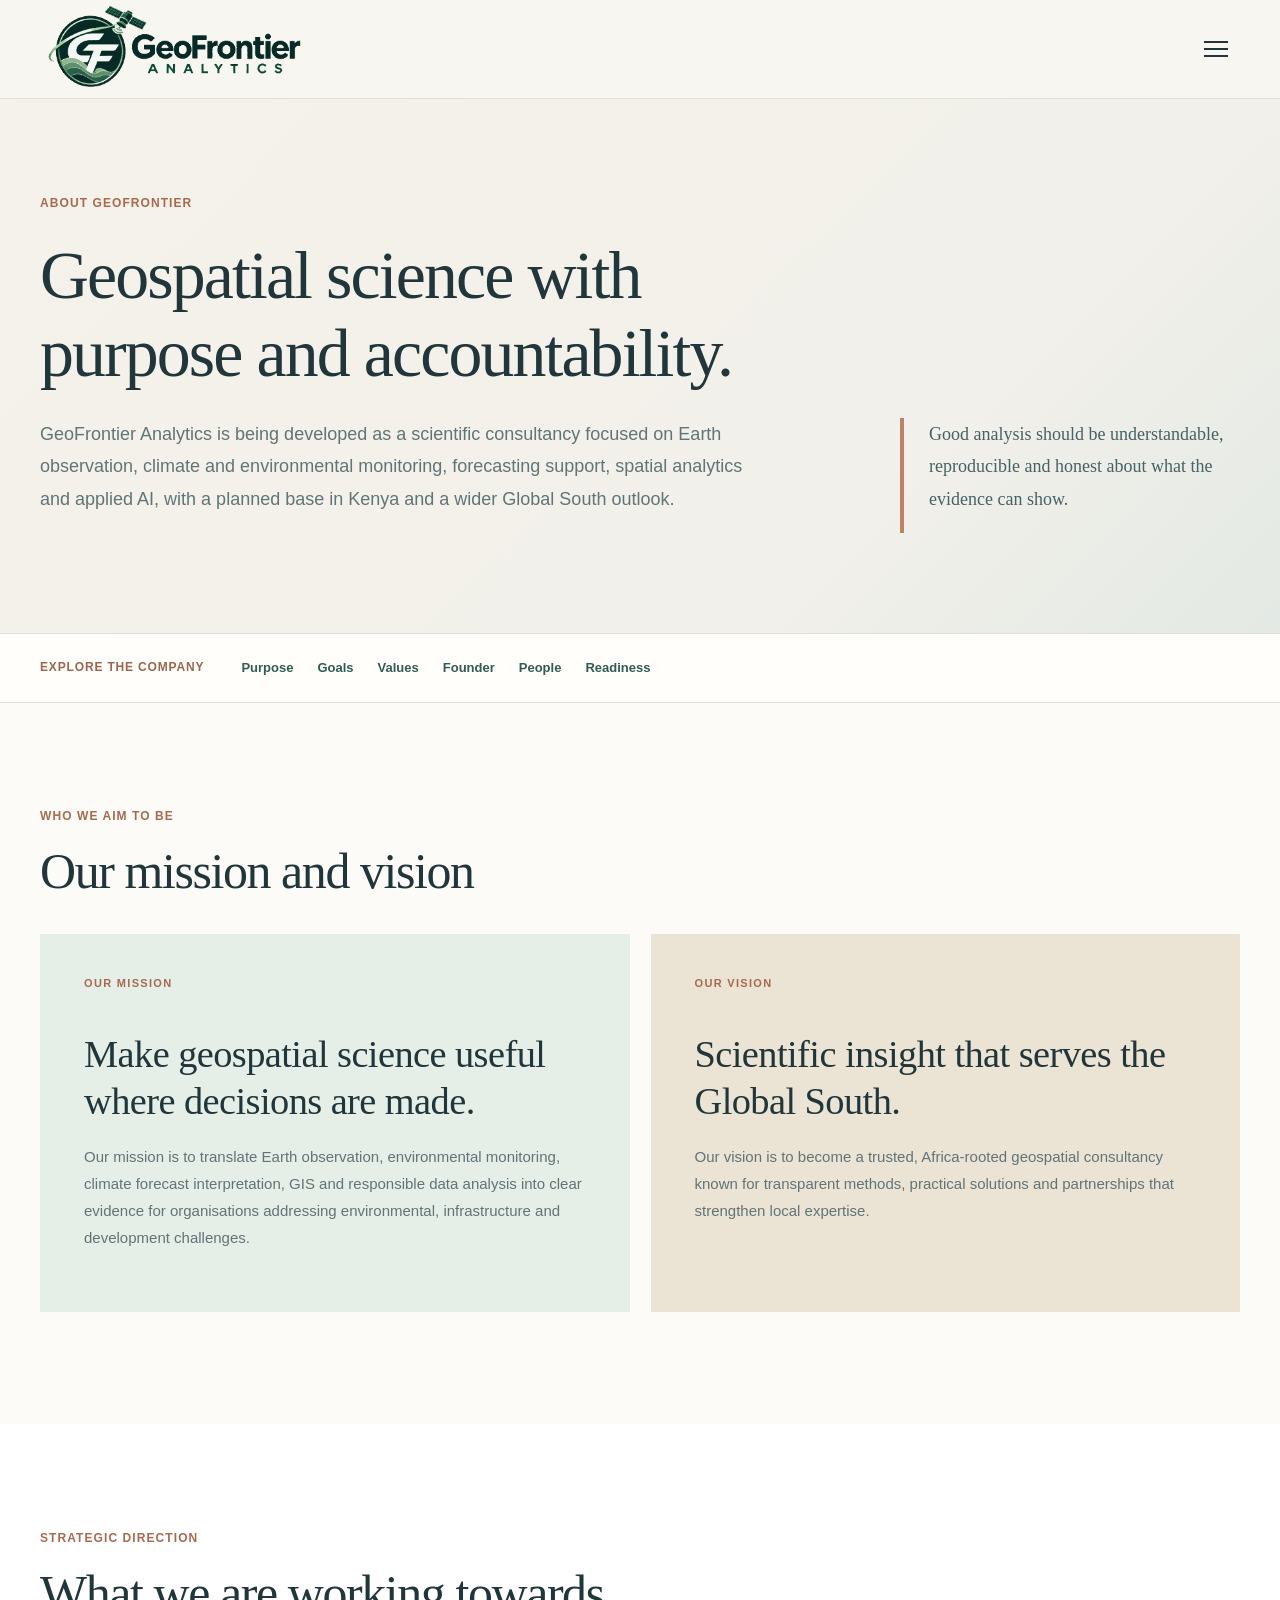
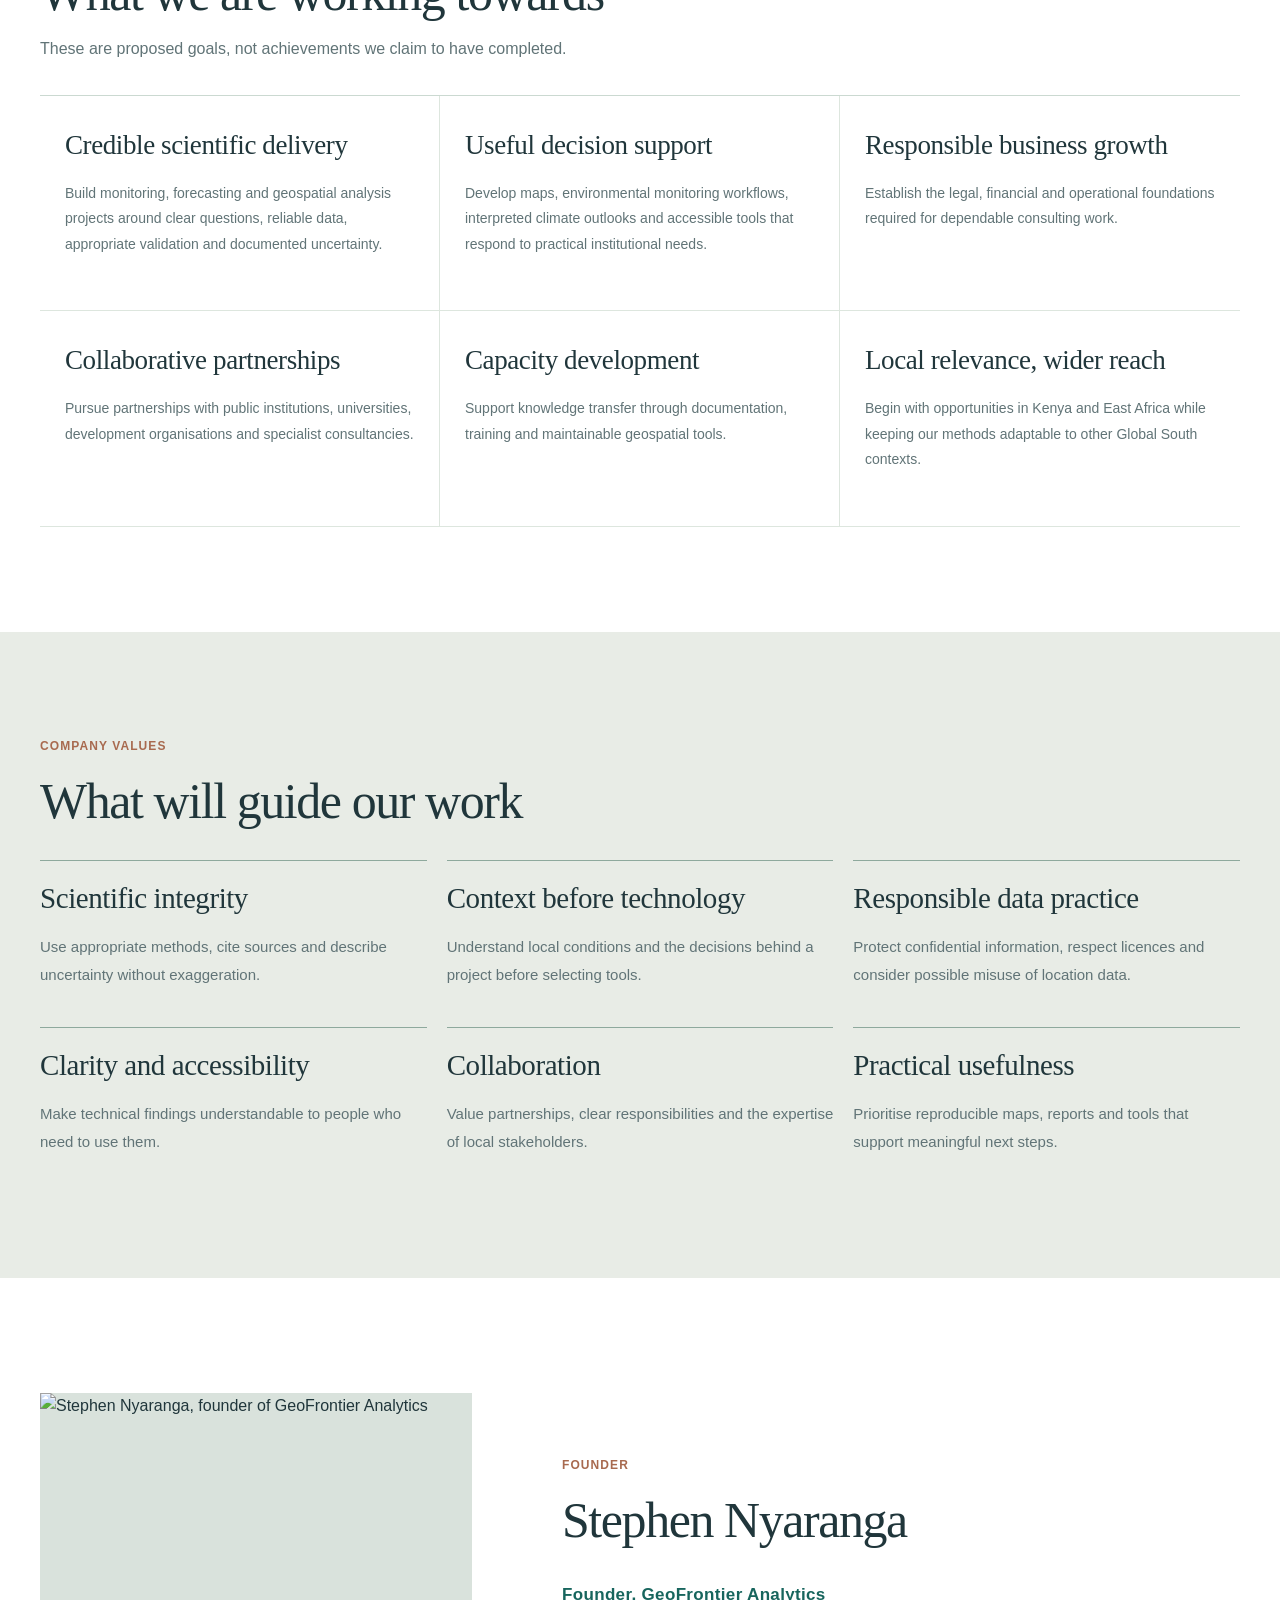
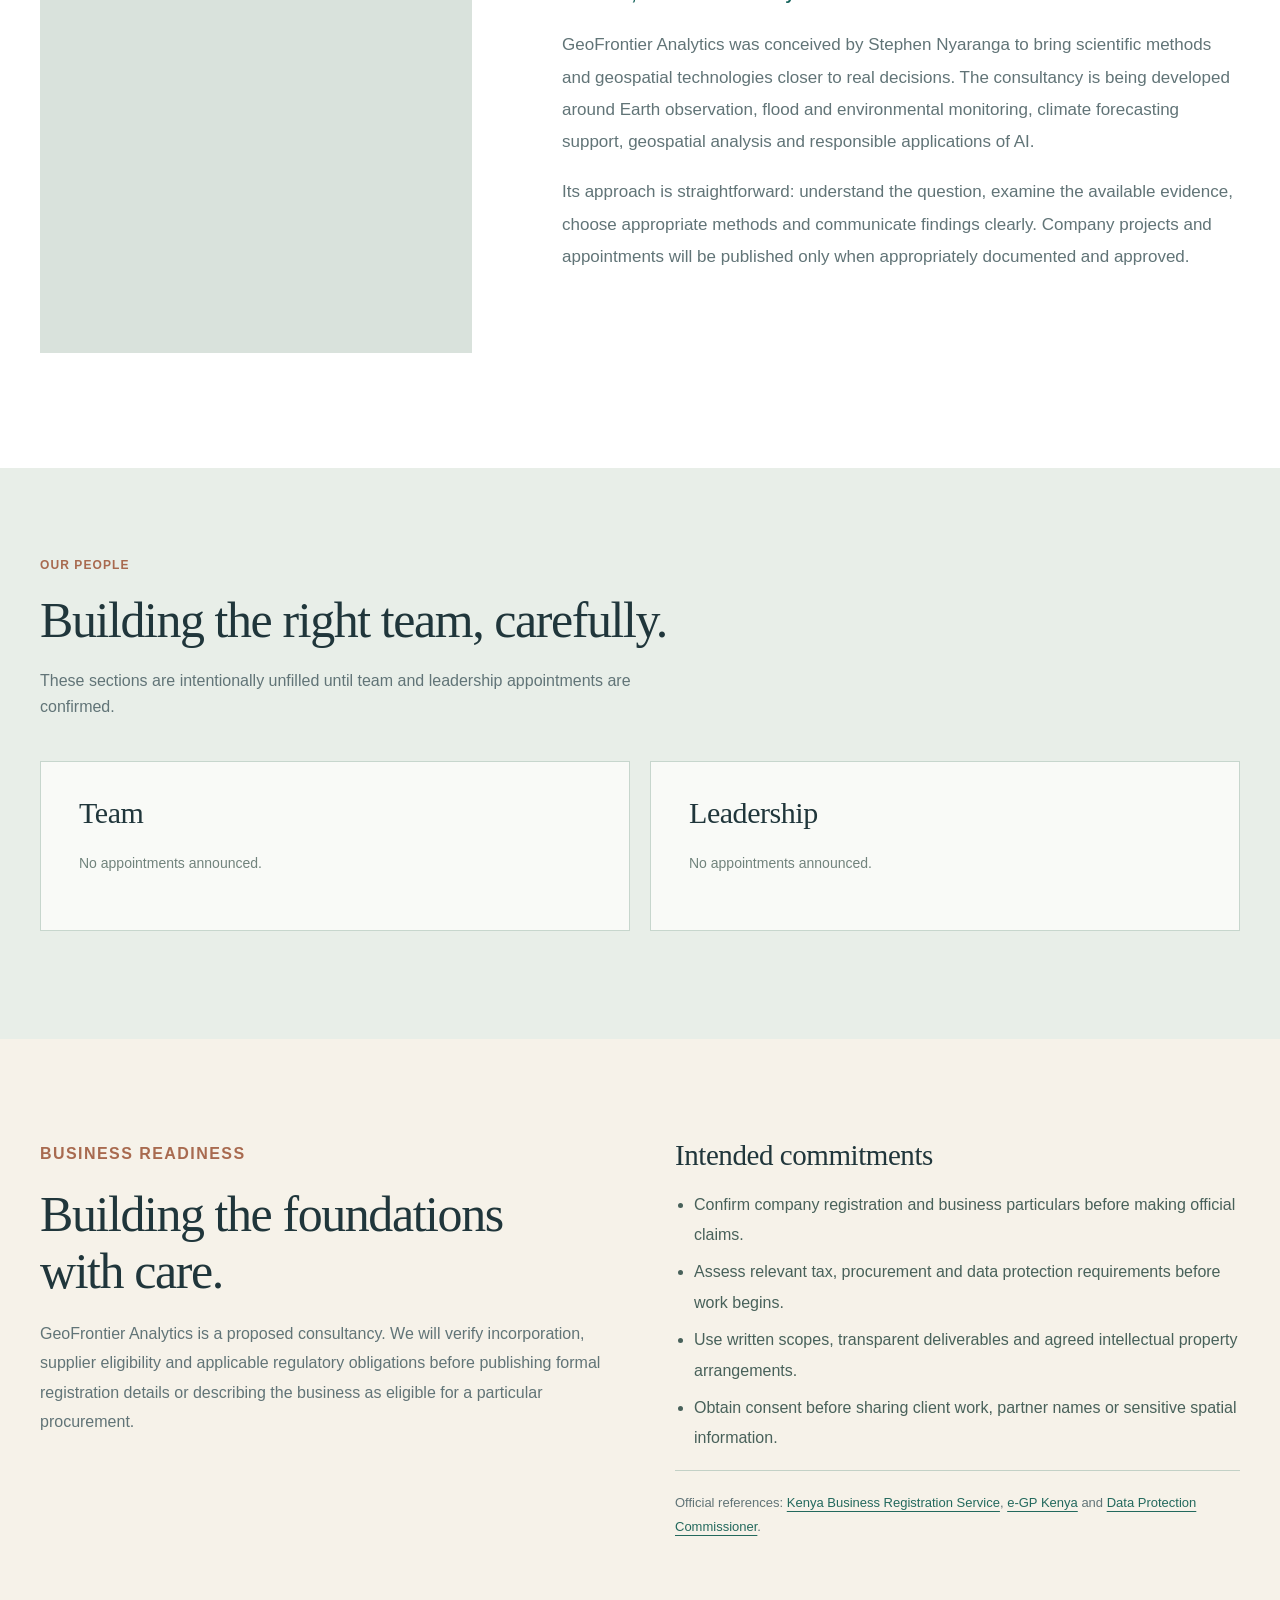
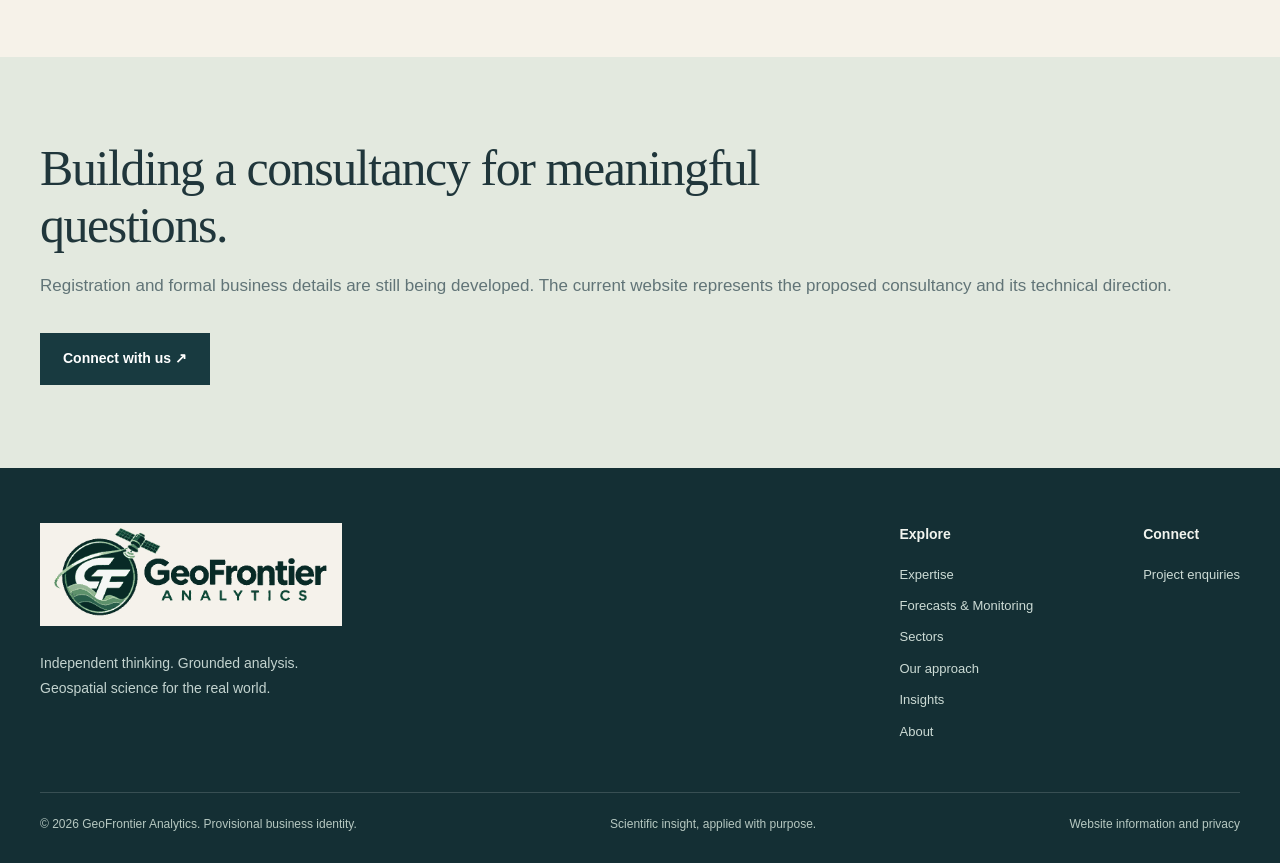
==== about.html @ 179596ba "Add Education and Capacity Building to navigation and footer" ====
<!DOCTYPE html><html lang="en"><head><meta charset="utf-8"><meta name="viewport" content="width=device-width,initial-scale=1"><title>About | GeoFrontier Analytics</title><meta name="description" content="Our mission, vision, strategic goals, values, founder and commitment to responsible scientific geospatial consulting."><meta name="theme-color" content="#f5f3ed"><link rel="icon" type="image/svg+xml" href="assets/favicon.svg"><link rel="stylesheet" href="css/site-v2.css"><script src="js/site-v2.js" defer></script></head><body><a href="#main" class="skip-link">Skip to content</a><header class="site-header"><div class="shell header-content"><a class="site-brand" href="index.html" aria-label="GeoFrontier Analytics home"><img src="assets/geofrontier-orbital-logo.png?v=5" alt="GeoFrontier Analytics" width="270" height="90" decoding="async"></a><button class="menu-toggle" type="button" aria-controls="site-nav" aria-expanded="false" aria-label="Open menu"><span></span><span></span><span></span></button><nav class="site-nav" id="site-nav" aria-label="Main navigation"><a href="index.html">Home</a><a href="services.html">Expertise</a><a href="monitoring.html">Forecasts &amp; Monitoring</a><a href="education.html">Education</a><a href="sectors.html">Sectors</a><a href="approach.html">Our approach</a><a href="insights.html">Insights</a><a href="about.html" aria-current="page">About</a><a href="contact.html">Contact</a></nav><a class="header-contact" href="contact.html">Discuss a project <span aria-hidden="true">↗</span></a></div></header><main id="main"><section class="page-hero"><div class="shell page-hero-grid"><div><p class="section-label">About GeoFrontier</p><h1>Geospatial science with purpose and accountability.</h1><p>GeoFrontier Analytics is being developed as a scientific consultancy focused on Earth observation, climate and environmental monitoring, forecasting support, spatial analytics and applied AI, with a planned base in Kenya and a wider Global South outlook.</p></div><div class="about-aside"><p>Good analysis should be understandable, reproducible and honest about what the evidence can show.</p></div></div></section><nav class="page-jump" aria-label="About sections"><div class="shell"><span>Explore the company</span><a href="#purpose">Purpose</a><a href="#goals">Goals</a><a href="#values">Values</a><a href="#founder">Founder</a><a href="#people">People</a><a href="#readiness">Readiness</a></div></nav><section class="purpose-section" id="purpose"><div class="shell"><p class="section-label">Who we aim to be</p><h2>Our mission and vision</h2><div class="purpose-grid">
<article><p class="purpose-kicker">Our mission</p><h3>Make geospatial science useful where decisions are made.</h3><p>Our mission is to translate Earth observation, environmental monitoring, climate forecast interpretation, GIS and responsible data analysis into clear evidence for organisations addressing environmental, infrastructure and development challenges.</p></article>
<article><p class="purpose-kicker">Our vision</p><h3>Scientific insight that serves the Global South.</h3><p>Our vision is to become a trusted, Africa-rooted geospatial consultancy known for transparent methods, practical solutions and partnerships that strengthen local expertise.</p></article>
</div></div></section><section class="objectives-section" id="goals"><div class="shell"><p class="section-label">Strategic direction</p><h2>What we are working towards</h2><p class="objectives-lead">These are proposed goals, not achievements we claim to have completed.</p><div class="objective-grid"><article><h3>Credible scientific delivery</h3><p>Build monitoring, forecasting and geospatial analysis projects around clear questions, reliable data, appropriate validation and documented uncertainty.</p></article><article><h3>Useful decision support</h3><p>Develop maps, environmental monitoring workflows, interpreted climate outlooks and accessible tools that respond to practical institutional needs.</p></article><article><h3>Responsible business growth</h3><p>Establish the legal, financial and operational foundations required for dependable consulting work.</p></article><article><h3>Collaborative partnerships</h3><p>Pursue partnerships with public institutions, universities, development organisations and specialist consultancies.</p></article><article><h3>Capacity development</h3><p>Support knowledge transfer through documentation, training and maintainable geospatial tools.</p></article><article><h3>Local relevance, wider reach</h3><p>Begin with opportunities in Kenya and East Africa while keeping our methods adaptable to other Global South contexts.</p></article></div></div></section><section class="values-section" id="values"><div class="shell"><p class="section-label">Company values</p><h2>What will guide our work</h2><div class="values-grid expanded-values"><article><h3>Scientific integrity</h3><p>Use appropriate methods, cite sources and describe uncertainty without exaggeration.</p></article><article><h3>Context before technology</h3><p>Understand local conditions and the decisions behind a project before selecting tools.</p></article><article><h3>Responsible data practice</h3><p>Protect confidential information, respect licences and consider possible misuse of location data.</p></article><article><h3>Clarity and accessibility</h3><p>Make technical findings understandable to people who need to use them.</p></article><article><h3>Collaboration</h3><p>Value partnerships, clear responsibilities and the expertise of local stakeholders.</p></article><article><h3>Practical usefulness</h3><p>Prioritise reproducible maps, reports and tools that support meaningful next steps.</p></article></div></div></section><section class="about-story" id="founder"><div class="shell about-grid"><div class="about-photo"><img src="https://stephen-nyaranga.github.io/images/hero-stephen.webp" alt="Stephen Nyaranga, founder of GeoFrontier Analytics" loading="lazy"></div><div><p class="section-label">Founder</p><h2>Stephen Nyaranga</h2><p class="founder-role">Founder, GeoFrontier Analytics</p><p>GeoFrontier Analytics was conceived by Stephen Nyaranga to bring scientific methods and geospatial technologies closer to real decisions. The consultancy is being developed around Earth observation, flood and environmental monitoring, climate forecasting support, geospatial analysis and responsible applications of AI.</p><p>Its approach is straightforward: understand the question, examine the available evidence, choose appropriate methods and communicate findings clearly. Company projects and appointments will be published only when appropriately documented and approved.</p></div></div></section>
<section class="people-section" id="people"><div class="shell"><div class="people-heading"><p class="section-label">Our people</p><h2>Building the right team, carefully.</h2><p>These sections are intentionally unfilled until team and leadership appointments are confirmed.</p></div><div class="people-grid"><div class="people-placeholder"><h3>Team</h3><p>No appointments announced.</p></div><div class="people-placeholder"><h3>Leadership</h3><p>No appointments announced.</p></div></div></div></section><section class="responsibility-section" id="readiness"><div class="shell readiness-grid"><div><p class="section-label">Business readiness</p><h2>Building the foundations with care.</h2><p>GeoFrontier Analytics is a proposed consultancy. We will verify incorporation, supplier eligibility and applicable regulatory obligations before publishing formal registration details or describing the business as eligible for a particular procurement.</p></div><div><h3>Intended commitments</h3><ul><li>Confirm company registration and business particulars before making official claims.</li><li>Assess relevant tax, procurement and data protection requirements before work begins.</li><li>Use written scopes, transparent deliverables and agreed intellectual property arrangements.</li><li>Obtain consent before sharing client work, partner names or sensitive spatial information.</li></ul><p class="small-source">Official references: <a href="https://brs.go.ke/companies-registry/" target="_blank" rel="noopener">Kenya Business Registration Service</a>, <a href="https://egpkenya.go.ke/" target="_blank" rel="noopener">e-GP Kenya</a> and <a href="https://www.odpc.go.ke/" target="_blank" rel="noopener">Data Protection Commissioner</a>.</p></div></div></section><section class="inline-cta"><div class="shell"><h2>Building a consultancy for meaningful questions.</h2><p>Registration and formal business details are still being developed. The current website represents the proposed consultancy and its technical direction.</p><a href="contact.html" class="btn btn-dark">Connect with us ↗</a></div></section></main><footer class="site-footer"><div class="shell"><div class="footer-upper"><div class="footer-brand"><a href="index.html"><img src="assets/geofrontier-orbital-logo.png?v=5" alt="GeoFrontier Analytics" width="270" height="90" decoding="async"></a><p>Independent thinking. Grounded analysis.<br>Geospatial science for the real world.</p></div><div class="footer-columns"><div><strong>Explore</strong><a href="services.html">Expertise</a><a href="monitoring.html">Forecasts &amp; Monitoring</a><a href="sectors.html">Sectors</a><a href="approach.html">Our approach</a><a href="insights.html">Insights</a><a href="about.html">About</a></div><div><strong>Connect</strong><a href="contact.html">Project enquiries</a></div></div></div><div class="footer-bottom"><span>© <span data-year>2026</span> GeoFrontier Analytics. Provisional business identity.</span><span>Scientific insight, applied with purpose.</span><a class="footer-privacy" href="privacy.html">Website information and privacy</a></div></div></footer></body></html>
---- css/site-v2.css ----
:root{--cream:#f5f2eb;--cream2:#ece8df;--paper:#fcfbf7;--ink:#20363b;--deep:#183a40;--teal:#216967;--teal2:#1b514c;--copper:#a86a4f;--muted:#617477;--line:#d9ddd8;--serif:Georgia,'Times New Roman',serif;--sans:Inter,'Segoe UI',Arial,sans-serif}*{box-sizing:border-box}html{scroll-behavior:smooth}body{margin:0;background:var(--cream);color:var(--ink);font:16px/1.65 var(--sans);-webkit-font-smoothing:antialiased}a{text-decoration:none;color:inherit}a:hover{text-decoration-color:currentColor}button{font:inherit;cursor:pointer}img{max-width:100%}.shell{width:min(1240px,calc(100% - 80px));margin:auto}.skip-link{position:fixed;top:-70px;left:20px;background:white;padding:14px;z-index:100}.skip-link:focus{top:10px}a:focus-visible,button:focus-visible{outline:3px solid #ae8354;outline-offset:5px}h1,h2,h3,p{margin:0 0 18px}h1,h2,h3{line-height:1.15}h1,h2{font-family:var(--serif);letter-spacing:-.028em;font-weight:400}h1{font-size:clamp(48px,5.3vw,82px)}h2{font-size:clamp(34px,3.9vw,54px)}h3{font-size:22px;letter-spacing:-.015em}p{color:var(--muted)}.section-label{font:700 12px/1.5 var(--sans);letter-spacing:.09em;color:var(--copper);text-transform:uppercase}.site-header{position:sticky;top:0;z-index:30;background:#f5f2ebf7;border-bottom:1px solid #dedfd6;backdrop-filter:blur(16px)}.header-content{height:99px;display:flex;align-items:center;gap:35px}.site-brand{flex:none;display:flex;align-items:center}.site-brand img{display:block;width:238px;height:auto;max-height:78px;object-fit:contain}.site-nav{margin-left:auto;display:flex;gap:28px;align-items:center}.site-nav a{font-size:14px;color:#365057;padding:10px 0;transition:color .2s}.site-nav a:hover,.site-nav a[aria-current=page]{color:#a65e41}.site-nav a[aria-current=page]{box-shadow:inset 0 -2px var(--copper)}.header-contact,.btn{display:inline-flex;align-items:center;justify-content:center;gap:22px;min-height:48px;border:1px solid transparent;padding:13px 22px;font-size:14px;font-weight:650;transition:transform .18s,background .18s}.header-contact{background:var(--deep);color:white;white-space:nowrap}.header-contact:hover,.btn:hover{transform:translateY(-2px)}.menu-toggle{display:none;background:none;border:0;padding:12px}.menu-toggle span{display:block;width:24px;height:2px;background:var(--ink);margin:5px 0}.hero{padding:70px 0 86px;overflow:hidden}.hero-grid{display:grid;grid-template-columns:52% 48%;align-items:center;gap:20px}.hero-copy{position:relative;z-index:1;padding:26px 40px 28px 0}.hero-copy h1{max-width:770px;margin:24px 0 27px}.hero-copy h1 em{font-style:italic;color:#5b806c}.hero-intro{font-size:18px;line-height:1.8;max-width:580px;color:#56696c}.hero-actions{display:flex;align-items:center;gap:28px;flex-wrap:wrap;margin-top:34px}.btn-dark{background:var(--deep);color:white}.btn-dark:hover{background:var(--teal2)}.btn-light{background:#f5f0e5;color:var(--deep)}.inline-link{color:#205f5c;font-weight:650;font-size:14px;display:inline-block;border-bottom:1px solid #90a79b;padding-bottom:4px}.inline-link:hover{border-color:var(--copper)}.hero-context{margin-top:70px;max-width:415px;padding-left:15px;border-left:3px solid #a9bda8;font-size:13px;color:#5b6c66}.hero-image{position:relative;margin:0;width:100%;height:600px;max-height:67vw}.hero-image img{height:100%;width:100%;object-fit:cover;object-position:center;border-radius:8px 8px 100px 8px;box-shadow:0 35px 50px #2f454522;filter:saturate(.86)}.hero-image figcaption{position:absolute;bottom:20px;right:18px;background:#10272bd9;padding:9px 12px;color:#f1f7f2;font-size:11px;max-width:82%;border-radius:3px}.hero-image figcaption a{text-decoration:underline}.intro-section{background:#fff;padding:110px 0}.intro-grid{display:grid;grid-template-columns:27% 73%;gap:20px}.intro-grid h2{max-width:770px;margin-bottom:28px}.intro-grid p:last-child{max-width:800px;font-size:18px;line-height:1.8}.services-section{padding:115px 0;background:#f5f2eb}.section-heading{display:grid;grid-template-columns:1fr 330px;align-items:end;gap:50px;margin-bottom:45px}.section-heading h2{max-width:700px}.section-heading>p{font-size:16px;line-height:1.8;margin:0 0 8px}.expertise-grid{display:grid;grid-template-columns:repeat(4,1fr);gap:16px}.expertise-tile{display:flex;flex-direction:column;min-height:345px;padding:29px;border:1px solid #0000000b;transition:transform .2s,box-shadow .2s}.expertise-tile:hover{transform:translateY(-5px);box-shadow:0 20px 35px #30484118}.expertise-tile h3{font-size:24px;font-family:var(--serif);font-weight:400;line-height:1.2;max-width:250px}.expertise-tile p{font-size:14px;line-height:1.8;color:#4f6666}.expertise-tile .tile-link{margin-top:auto;font-size:13px;font-weight:700;color:#1e5c56}.expertise-tile.blue{background:#dce8e8}.expertise-tile.sand{background:#e8ddc7}.expertise-tile.peach{background:#edd4c5}.expertise-tile.jade{background:#d5e7d7}.tile-icon{font-family:var(--serif);font-size:38px;color:#296760;margin-bottom:48px;line-height:1}.statement-section{background:#173c41;padding:110px 0;color:#f5f4ec}.statement-grid{display:grid;grid-template-columns:26% 74%;gap:20px}.statement-grid h2{max-width:850px}.statement-grid p{color:#d2e0dd;font-size:18px;max-width:750px;line-height:1.8;margin:25px 0}.statement-section .section-label{color:#daaf8b}.statement-section .inline-link{color:#e2ede4;border-color:#93b6ab}.featured-section{background:#fafbf8;padding:115px 0}.feature-grid{display:grid;grid-template-columns:repeat(3,1fr);gap:20px}.feature-story{background:#fff;border:1px solid #dce3dc;display:flex;flex-direction:column}.feature-art{height:240px;display:flex;flex-direction:column;justify-content:end;padding:25px;position:relative;overflow:hidden}.olkaria-art{background:radial-gradient(circle at 85% 0,#7b9ea9,transparent 40%),linear-gradient(140deg,#153c43,#2e6b69 55%,#92a99c);color:#f2f4e6}.olkaria-art:before{content:"";position:absolute;inset:24px -20px -65px 18px;border:1px solid #ffffff44;transform:rotate(-22deg);border-radius:45%;box-shadow:0 0 0 33px #ffffff08,0 0 0 70px #ffffff07}.art-label{position:relative;font-size:12px;letter-spacing:.1em;color:#e2ebe2}.art-large{position:relative;font:italic 70px/1 var(--serif)}.olkaria-art span{position:relative;font-size:12px}.heat-art{padding:0;background:#ad7c58}.heat-art img{height:100%;width:100%;object-fit:cover;filter:saturate(.8)}.seism-art{background:#384d57;color:#d1e4dd;text-align:center;align-items:center;justify-content:center}.seism-art span{font:90px var(--serif);letter-spacing:-.1em;white-space:nowrap;transform:rotate(-6deg)}.seism-art small{font-size:11px;letter-spacing:.2em;color:#c6d7d0}.story-body{padding:28px;flex:1;display:flex;flex-direction:column}.story-category{font-size:11px;letter-spacing:.09em;text-transform:uppercase;color:var(--copper);font-weight:700}.story-body h3{font-family:var(--serif);font-weight:400;font-size:28px}.story-body p:not(.story-category){font-size:14px;line-height:1.8}.story-body a{margin-top:auto;padding-top:12px;color:#25625d;font-weight:700;font-size:13px}.founder-attribution{font-size:12px;color:#758884;margin-top:25px}.closing-section{background:#ab7057;padding:100px 0;color:white}.closing-grid{display:grid;grid-template-columns:62% 38%;gap:45px;align-items:center}.closing-grid .section-label{color:#ffe5c7}.closing-grid h2{max-width:760px}.closing-grid p{color:#fff4e9;line-height:1.9;font-size:17px}.closing-grid .btn-light{margin-top:20px}.site-footer{background:#142f34;color:#f1f4ee;padding:55px 0 28px}.footer-upper{display:flex;justify-content:space-between;gap:50px}.footer-brand>a{display:block;background:#f5f2eb;padding:8px 12px;width:max-content;max-width:100%}.footer-brand img{width:230px;height:auto;display:block}.footer-brand p{color:#c3d3cf;font-size:14px;line-height:1.8;margin-top:25px}.footer-columns{display:flex;gap:110px}.footer-columns>div{display:flex;flex-direction:column;gap:10px}.footer-columns strong{font-size:14px;margin-bottom:8px}.footer-columns a{color:#ccdbd5;font-size:13px}.footer-columns a:hover{color:#fff}.footer-bottom{border-top:1px solid #ffffff27;margin-top:50px;padding-top:22px;display:flex;justify-content:space-between;gap:20px;color:#b6c8c1;font-size:12px}.page-hero{padding:95px 0 100px;background:#f5f2eb}.page-hero-grid{display:grid;grid-template-columns:1fr 340px;gap:85px;align-items:end}.page-hero h1{max-width:900px;margin:25px 0}.page-hero p:not(.section-label){max-width:710px;font-size:18px;line-height:1.8}.hero-side-note,.about-aside{border-left:4px solid #bd8369;padding:0 0 0 25px;color:#496769;font-family:var(--serif);font-size:24px;line-height:1.5}.about-aside p{font-family:var(--serif);font-size:23px;color:#486166}.service-detail-section{background:#fff;padding:60px 0 95px}.service-detail{border-top:1px solid #d6ded7;display:grid;grid-template-columns:34% 66%;padding:49px 0;scroll-margin-top:120px}.service-detail:last-child{border-bottom:1px solid #d6ded7}.service-marker{font-size:13px;font-weight:700;color:var(--copper)}.service-detail h2{font-size:44px}.service-detail p{font-size:17px;max-width:750px}.service-detail ul{margin:25px 0 0;padding:0 0 0 19px;columns:2;column-gap:40px;color:#486565}.service-detail li{break-inside:avoid;padding-bottom:9px;font-size:14px}.inline-cta{background:#e3e9df;padding:83px 0}.inline-cta h2{max-width:820px}.inline-cta p{font-size:17px}.inline-cta .btn{margin-top:15px}.work-hero{background:#e6ede8}.work-hero p:not(.section-label){max-width:820px}.study-section{background:#fbfbf8;padding:68px 0 115px}.study{display:grid;grid-template-columns:39% 61%;margin-bottom:27px;background:white;border:1px solid #dbe3dc;scroll-margin-top:115px}.study-cover{min-height:400px;position:relative;padding:35px;display:flex;flex-direction:column;justify-content:space-between;color:#f6f8f4;overflow:hidden}.study-cover:after{content:"";position:absolute;inset:8% -20%;border:1px solid #ffffff39;transform:rotate(-28deg);border-radius:50%;box-shadow:0 0 0 32px #ffffff09,0 0 0 80px #ffffff08}.study-cover-label{font-size:12px;text-transform:uppercase;letter-spacing:.1em;font-weight:700;position:relative;z-index:1}.study-cover strong{font:italic 48px/1.1 var(--serif);max-width:450px;position:relative;z-index:1}.cover-olkaria{background:linear-gradient(140deg,#21434f,#4b817e,#bdc6b0)}.cover-heat{background:linear-gradient(140deg,#ad6c4c,#db9b6b,#e4cba8)}.cover-seismic{background:linear-gradient(140deg,#233b56,#657e91,#a8bbc7)}.cover-antarctic{background:linear-gradient(140deg,#2e6575,#76a6b9,#d0e6df)}.cover-tembea{background:linear-gradient(140deg,#304d40,#689475,#d2bb82)}.study-content{padding:38px 48px}.case-category{font-size:12px;letter-spacing:.06em;text-transform:uppercase;color:var(--copper);font-weight:700}.case-category span{float:right;color:#6f827e;letter-spacing:0;text-transform:none}.study-content h2{font-size:clamp(30px,3.3vw,47px);max-width:730px;margin:20px 0 25px}.study-content p:not(.case-category){font-size:15px;line-height:1.85;color:#546b69}.study-content strong{color:var(--ink)}.study-actions{display:flex;gap:22px;flex-wrap:wrap;margin-top:24px}.study-actions a,.portfolio-disclosure a{color:#235c58;text-decoration:underline;text-underline-offset:5px;font-weight:700;font-size:14px}.portfolio-disclosure{max-width:850px;margin:90px auto 0;border-top:2px solid #a8beb3;padding-top:40px}.portfolio-disclosure h2{font-size:36px}.portfolio-disclosure p{font-size:15px;line-height:1.85}.about-story{background:white;padding:115px 0}.about-grid{display:grid;grid-template-columns:36% 1fr;gap:90px;align-items:center}.about-photo{height:560px;overflow:hidden;background:#d9e2dc}.about-photo img{width:100%;height:100%;object-fit:cover;object-position:center top}.about-grid h2{margin:18px 0 30px}.about-grid p:not(.section-label){font-size:17px;line-height:1.9;max-width:710px}.values-section{padding:105px 0;background:#e8ece6}.values-grid{display:grid;grid-template-columns:repeat(3,1fr);gap:45px;margin-top:30px}.values-grid div{border-top:1px solid #95ad9f;padding-top:26px}.values-grid h3{font:29px var(--serif)}.values-grid p{font-size:15px;line-height:1.85}.contact-section{background:white;padding:100px 0 125px}.contact-grid{display:grid;grid-template-columns:1fr 1fr;gap:90px}.contact-grid h2{max-width:550px}.contact-grid p{font-size:17px;line-height:1.85}.contact-topics{display:flex;flex-wrap:wrap;gap:10px;margin-top:36px}.contact-topics span{font-size:12px;background:#e5eee6;padding:9px 13px;color:#365d54}.contact-panel{background:#e8efe9;padding:50px}.contact-panel h3{font:35px var(--serif)}.contact-panel p{font-size:15px}.contact-link{display:block;margin-top:20px;color:#1d5f58;text-decoration:underline;font-weight:700}.contact-panel .contact-footnote{border-top:1px solid #becfc4;padding-top:18px;margin-top:30px;font-size:12px;color:#6a817b}@media(max-width:1100px){.shell{width:min(1240px,calc(100% - 48px))}.header-content{gap:20px}.site-nav{gap:17px}.site-brand img{width:208px}.header-contact{padding:12px}.expertise-grid{grid-template-columns:repeat(2,1fr)}.hero-image{height:510px}.hero-grid{grid-template-columns:52% 48%}.hero-copy{padding-right:20px}.footer-columns{gap:45px}}@media(max-width:780px){.shell{width:min(1240px,calc(100% - 38px))}.header-content{height:79px;justify-content:space-between}.site-brand img{width:193px}.menu-toggle{display:block;margin-left:auto}.site-nav{display:none;position:absolute;top:79px;left:0;right:0;padding:22px 24px;background:#f5f2eb;border-bottom:1px solid #d6ded7;box-shadow:0 18px 28px #2638331c;margin:0;flex-direction:column;align-items:flex-start;gap:8px}.site-nav.open{display:flex}.site-nav a{padding:10px}.header-contact{display:none}.hero{padding:40px 0 75px}.hero-grid{display:flex;flex-direction:column;gap:25px}.hero-copy{padding:0}.hero-copy h1{font-size:clamp(44px,8.4vw,70px)}.hero-context{margin-top:40px}.hero-image{height:450px;max-height:none}.intro-section,.services-section,.featured-section,.about-story,.values-section{padding:75px 0}.intro-grid,.statement-grid,.page-hero-grid,.service-detail,.about-grid,.contact-grid{grid-template-columns:1fr;gap:25px}.section-heading{grid-template-columns:1fr;gap:0}.feature-grid,.values-grid{grid-template-columns:1fr}.statement-section{padding:77px 0}.closing-grid{grid-template-columns:1fr;gap:12px}.study{grid-template-columns:1fr}.study-cover{min-height:230px}.study-content{padding:32px}.study-content h2{font-size:35px}.page-hero{padding:70px 0}.service-detail ul{columns:1}.footer-upper{flex-direction:column}.footer-columns{justify-content:flex-start}.contact-section{padding:75px 0}.about-photo{height:410px;max-width:450px}}@media(max-width:480px){.hero-image{height:350px}.hero-copy h1{font-size:44px}.hero-intro{font-size:16px}.hero-actions{gap:18px}.hero-context{margin-top:30px}.expertise-grid{grid-template-columns:1fr}.expertise-tile{min-height:270px}.tile-icon{margin-bottom:28px}.section-heading h2,.intro-grid h2{font-size:36px}.study-content{padding:25px}.study-cover strong{font-size:40px}.footer-columns{gap:45px}.footer-bottom{flex-direction:column}.contact-panel{padding:28px}.case-category span{float:none;display:block;margin-top:4px}}@media(prefers-reduced-motion:reduce){*,*:before,*:after{scroll-behavior:auto!important;transition:none!important;animation:none!important}}

/* Scientific consultancy identity, refreshed information architecture */
.focus-section{padding:112px 0;background:#fffefa}
.focus-intro{display:grid;grid-template-columns:1.2fr .7fr;gap:64px;align-items:end;margin-bottom:42px}
.focus-intro h2{max-width:670px}
.focus-intro>p{font-size:16px;line-height:1.85;max-width:410px}
.focus-grid{display:grid;grid-template-columns:repeat(3,1fr);gap:20px}
.focus-panel{background:#f5f5f0;border:1px solid #dfe7de;overflow:hidden;display:flex;flex-direction:column;min-height:510px}
.focus-visual{height:226px;position:relative;display:flex;flex-direction:column;justify-content:space-between;padding:24px;color:white;background:#183e4d;overflow:hidden}
.focus-number,.focus-label{position:relative;z-index:1;font-size:12px;letter-spacing:.06em}
.focus-label{font-size:15px;font-weight:650}
.focus-visual-earth{background:linear-gradient(155deg,#092b38,#326e79 55%,#a2b9a5)}
.focus-visual-earth:before{content:"";width:360px;height:360px;position:absolute;right:-130px;top:-70px;border-radius:50%;border:1px solid #c7ded5ad;background:radial-gradient(circle at 33% 27%,#96c7c3 0%,#3e8a8d 21%,#265767 55%,#0f374d 78%);box-shadow:0 0 0 25px #ffffff0b,0 0 0 53px #ffffff0d}
.focus-visual-radar{background:repeating-radial-gradient(ellipse at 72% 75%,transparent 0 24px,#b9cfb640 25px 27px),linear-gradient(140deg,#4c5f5c,#929a7f 55%,#c5a583)}
.focus-visual-data{background:linear-gradient(125deg,#172e42 0%,#32596f 55%,#7e9ca3)}
.focus-visual-data:before{content:"";position:absolute;inset:0;opacity:.4;background:repeating-linear-gradient(0deg,transparent 0 30px,#cae7e52f 31px 32px),repeating-linear-gradient(90deg,transparent 0 30px,#cae7e52f 31px 32px)}
.focus-body{padding:28px;display:flex;flex-direction:column;flex:1}
.focus-body h3{font-family:var(--serif);font-weight:400;font-size:27px}
.focus-body p{font-size:15px;line-height:1.8}
.focus-body a{margin-top:auto;color:#1b6461;font-weight:700;font-size:14px}
.focus-note{font-size:12px;color:#71817b;margin:20px 0 0}
.founder-role{font-weight:750;color:#17655d!important;letter-spacing:.02em}
.people-section{background:#e8eee8;padding:88px 0 108px}
.people-heading{max-width:700px;margin-bottom:40px}
.people-heading>p:last-child{max-width:600px;font-size:16px}
.people-grid{display:grid;grid-template-columns:repeat(2,1fr);gap:20px}
.people-placeholder{background:#f7f9f5;border:1px solid #d6e2d6;min-height:170px;padding:34px 38px}
.people-placeholder h3{font:30px var(--serif);margin-bottom:22px}
.people-placeholder p{color:#71837c;font-size:14px;font-style:italic}
.site-brand img{width:248px}
.footer-brand img{width:245px}
@media(max-width:960px){.focus-intro{grid-template-columns:1fr;gap:8px}.focus-grid{grid-template-columns:1fr 1fr}.focus-panel{min-height:430px}}
@media(max-width:780px){.focus-section,.people-section{padding:75px 0}.focus-grid,.people-grid{grid-template-columns:1fr}.focus-panel{min-height:390px}.focus-visual{height:210px}.site-brand img{width:205px}.footer-brand img{width:235px}}


/* GeoFrontier 2026 refinements: an editorial scientific consultancy */
.site-header{background:#f7f6f0f7}
.header-content{height:112px;gap:20px}
.site-brand img{width:314px;max-height:105px;height:auto;object-fit:contain}
.site-nav{gap:19px}
.site-nav a{font-size:13px}
.header-contact{padding:12px 14px;font-size:13px;min-height:44px}
.footer-brand img{width:292px}
.footer-brand>a{padding:3px 5px}
.page-hero{background:linear-gradient(135deg,#f5f2eb 0%,#f2f0ea 70%,#e3e9e4 100%)}
.editorial-links{background:#f6f7f2;padding:105px 0 113px}
.editorial-head{max-width:680px;margin-bottom:36px}
.editorial-tiles{display:grid;grid-template-columns:repeat(3,1fr);gap:18px}
.editorial-tiles>a{background:white;border:1px solid #d9e3dc;padding:31px 29px 30px;display:flex;flex-direction:column;min-height:320px;transition:border-color .2s,transform .2s}
.editorial-tiles>a:hover{transform:translateY(-4px);border-color:#70a18e}
.editorial-tiles>a>span:first-child{color:#a36c50;text-transform:uppercase;letter-spacing:.1em;font-size:11px;font-weight:750}
.editorial-tiles h3{font:400 29px/1.22 var(--serif);margin:27px 0 15px}
.editorial-tiles p{font-size:14px;line-height:1.8}
.editorial-tiles .tile-read{color:#1f625d;font-size:13px;font-weight:700;margin-top:auto}
.industry-section{padding:45px 0 95px;background:#fff}
.industry-row{display:grid;grid-template-columns:27% 1fr;gap:50px;align-items:start;border-bottom:1px solid #dce4dd;padding:48px 4px 57px}
.industry-row:first-child{border-top:1px solid #dce4dd}
.industry-code{color:#57796e;font-size:13px;font-weight:750;text-transform:uppercase;letter-spacing:.07em;padding-top:10px}
.industry-row h2{font-size:clamp(30px,3.3vw,46px);margin:0 0 18px}
.industry-row p{font-size:17px;line-height:1.82;max-width:760px}
.industry-row ul{display:grid;grid-template-columns:repeat(2,1fr);gap:8px 35px;padding-left:19px;max-width:830px;margin-top:25px;font-size:14px;color:#445e5a}
.industry-outro{padding:90px 0;background:#e3ece6}
.two-col-cta{display:grid;grid-template-columns:1fr 1fr;gap:70px;align-items:center}
.two-col-cta h2{font-size:clamp(32px,3.7vw,49px)}
.two-col-cta p{font-size:17px;line-height:1.85;max-width:480px}
.two-col-cta .btn{margin-top:16px}
.approach-phases{padding:100px 0;background:#fff}
.phase-list{border-top:1px solid #d8e3da}
.phase-list article{display:grid;grid-template-columns:24% 1fr;gap:50px;padding:37px 4px;border-bottom:1px solid #d8e3da}
.phase-list article>span{font-size:13px;letter-spacing:.07em;text-transform:uppercase;font-weight:750;color:#a46b51}
.phase-list h3{font:400 clamp(26px,2.8vw,36px)/1.3 var(--serif);margin:0 0 12px}
.phase-list p{font-size:16px;line-height:1.8;max-width:790px}
.methods-section{background:linear-gradient(120deg,#193d43,#254f4d);padding:110px 0;color:#fafbf5}
.methods-grid{display:grid;grid-template-columns:38% 1fr;gap:95px}
.methods-section .section-label{color:#f1bd9e}
.methods-section h2{font-size:clamp(38px,3.7vw,55px)}
.methods-section p{color:#cbdcd6}
.methods-details{display:grid;grid-template-columns:1fr 1fr;gap:36px}
.methods-details>div{padding-top:21px;border-top:1px solid #ffffff65}
.methods-details h3{font:400 27px var(--serif)}
.methods-details p{font-size:14px;line-height:1.85}
.notes-section{padding:75px 0 112px;background:#fcfbf7}
.science-note{display:grid;grid-template-columns:23% 1fr;gap:60px;padding:54px 0;border-bottom:1px solid #d8e1d9}
.science-note:first-child{border-top:1px solid #d8e1d9}
.note-category{font-size:12px;letter-spacing:.09em;text-transform:uppercase;color:#a56a4d;font-weight:750;padding-top:10px}
.science-note h2{font-size:clamp(30px,3.3vw,47px);max-width:850px}
.science-note p{font-size:16px;line-height:1.88;max-width:930px}
.note-reference{margin-top:25px;color:#536e62;font-size:14px}
.note-reference a{color:#1b6c62;text-decoration:underline;text-underline-offset:4px}
.people-placeholder{border-color:#c7d6cd;background:#f9faf7}
.people-placeholder p{font-style:normal}
.focus-number{display:none}
@media(max-width:1160px){
 .header-content{height:98px;justify-content:space-between}
 .site-brand img{width:282px;max-height:93px}
 .menu-toggle{display:block;margin-left:auto}
 .site-nav{display:none;position:absolute;top:98px;left:0;right:0;z-index:31;background:#f5f2eb;padding:20px 24px;border-bottom:1px solid #d6ded7;box-shadow:0 18px 28px #2638331c;margin:0;flex-direction:column;align-items:flex-start;gap:6px}
 .site-nav.open{display:flex}
 .site-nav a{font-size:15px;padding:10px}
 .header-contact{display:none}
}
@media(max-width:780px){
 .header-content{height:81px}
 .site-nav{top:81px}
 .site-brand img{width:224px;max-height:74px}
 .editorial-links{padding:72px 0}
 .editorial-tiles{grid-template-columns:1fr}
 .editorial-tiles>a{min-height:245px}
 .industry-section{padding:20px 0 70px}
 .industry-row{grid-template-columns:1fr;gap:12px;padding:35px 0 42px}
 .industry-row ul{grid-template-columns:1fr}
 .industry-outro{padding:70px 0}
 .two-col-cta{grid-template-columns:1fr;gap:10px}
 .approach-phases{padding:65px 0}
 .phase-list article{grid-template-columns:1fr;gap:9px;padding:30px 0}
 .methods-section{padding:75px 0}
 .methods-grid{grid-template-columns:1fr;gap:32px}
 .methods-details{grid-template-columns:1fr}
 .notes-section{padding:45px 0 75px}
 .science-note{grid-template-columns:1fr;gap:12px;padding:33px 0}
 .footer-brand img{width:260px}
}
@media(max-width:420px){.site-brand img{width:192px}.editorial-tiles h3{font-size:26px}}


/* Expanded company profile and content architecture */
.page-jump{background:#fffefa;border-block:1px solid #d9e3da}
.page-jump .shell{display:flex;align-items:center;gap:24px;min-height:68px;flex-wrap:wrap;padding-block:12px}
.page-jump span{font-size:12px;letter-spacing:.07em;text-transform:uppercase;color:#9b6550;font-weight:700;margin-right:13px}
.page-jump a{font-size:13px;font-weight:650;color:#315b55;padding:5px 0;border-bottom:1px solid transparent}
.page-jump a:hover{border-color:#38756c}
[id]{scroll-margin-top:120px}
.identity-section{background:#e6ede5;padding:110px 0 106px}
.identity-heading{display:grid;grid-template-columns:1.3fr .7fr;gap:55px;align-items:end;margin-bottom:36px}
.identity-heading h2{max-width:690px}
.identity-heading>p{max-width:390px;font-size:16px;line-height:1.8}
.identity-grid,.purpose-grid{display:grid;grid-template-columns:repeat(3,1fr);gap:18px}
.identity-grid article,.purpose-grid article{padding:32px;min-height:300px;display:flex;flex-direction:column}
.identity-grid article:nth-child(1){background:#163d43;color:white}
.identity-grid article:nth-child(2){background:#fdfaf1}
.identity-grid article:nth-child(3){background:#d9e9e4}
.identity-grid article:nth-child(1) p{color:#d5e3e0}
.identity-kicker,.purpose-kicker{font:750 11px var(--sans);text-transform:uppercase;letter-spacing:.12em;color:#a66a4f}
.identity-grid article:nth-child(1) .identity-kicker{color:#d8b49d}
.identity-grid h3,.purpose-grid h3{font:400 30px/1.23 var(--serif);margin-top:24px}
.identity-grid p:not(.identity-kicker),.purpose-grid p:not(.purpose-kicker){font-size:15px;line-height:1.8}
.identity-more{margin-top:27px}
.purpose-section{padding:104px 0 112px;background:#fcfbf7}
.purpose-section h2{margin:12px 0 33px}
.purpose-grid{grid-template-columns:1fr 1fr;gap:21px}
.purpose-grid article{min-height:315px;padding:43px 44px;background:#e5eee7}
.purpose-grid article:nth-child(2){background:#ebe3d3}
.purpose-grid h3{max-width:620px;font-size:clamp(29px,3vw,43px)}
.purpose-grid p:not(.purpose-kicker){max-width:620px}
.objectives-section{padding:105px 0;background:#fff}
.objectives-section h2{margin:12px 0 14px}
.objectives-lead{font-size:16px;max-width:720px}
.objective-grid{display:grid;grid-template-columns:repeat(3,1fr);gap:0;border-top:1px solid #cbd9d1;margin-top:32px}
.objective-grid article{padding:33px 25px 35px;border-right:1px solid #dde6de;border-bottom:1px solid #dde6de}
.objective-grid article:nth-child(3n){border-right:0}
.objective-grid h3{font:400 27px/1.25 var(--serif)}
.objective-grid p{font-size:14px;line-height:1.83}
.expanded-values{grid-template-columns:repeat(3,1fr);gap:20px}
.expanded-values article{padding-top:21px;border-top:1px solid #8ea99d}
.responsibility-section{background:#f6f2e9;padding:100px 0}
.readiness-grid{display:grid;grid-template-columns:1fr 1fr;gap:70px}
.readiness-grid h2{max-width:550px}
.readiness-grid p{font-size:16px;line-height:1.84}
.readiness-grid h3{font:400 29px var(--serif)}
.readiness-grid ul{padding-left:19px;color:#48615a;line-height:1.9}
.readiness-grid li{margin-bottom:7px}
.small-source{border-top:1px solid #c3d1c6;padding-top:20px;font-size:13px!important}
.small-source a{color:#23695d;text-decoration:underline;text-underline-offset:4px}
.service-detail-extra{display:grid;grid-template-columns:repeat(2,1fr);gap:23px 30px;margin-top:27px;padding-top:25px;border-top:1px solid #dbe4dc}
.service-detail-extra>div:first-child,.service-detail-extra .service-limit{grid-column:1/-1}
.service-detail-extra h3{font:400 23px var(--serif);margin-bottom:9px}
.service-detail-extra p{font-size:14px;line-height:1.8;margin-bottom:0}
.service-detail-extra ul{columns:1!important;padding-left:18px;margin:0;font-size:14px;line-height:1.75}
.service-detail-extra li{margin-bottom:9px}
.service-detail-extra .service-limit{background:#ebf1eb;padding:17px 20px;color:#4c6860}
.engagement-section{padding:103px 0;background:#e7ede8}
.engagement-section h2{max-width:700px}
.engagement-lead{font-size:16px;max-width:750px}
.engagement-grid,.delivery-grid,.brief-grid{display:grid;grid-template-columns:repeat(2,1fr);gap:19px;margin-top:37px}
.engagement-grid article,.delivery-grid article,.brief-grid article{background:#fffdf8;padding:31px 34px;border:1px solid #dce5da}
.engagement-grid h3,.delivery-grid h3,.brief-grid h3{font:400 27px var(--serif)}
.engagement-grid p,.delivery-grid p,.brief-grid p{font-size:15px;line-height:1.82}
.engagement-grid article span{display:inline-block;margin-top:17px;color:#a36850;font-size:12px;font-weight:700}
.sector-brief{background:#edf3ed;padding:22px 25px;margin-top:28px;border-left:3px solid #75a68c}
.sector-brief h3{font:400 23px var(--serif);margin-bottom:8px}
.sector-brief p{font-size:14px;margin:0 0 15px}
.sector-brief .sector-boundary{font-size:13px;color:#527069;margin:12px 0 0}
.coverage-section{padding:96px 0;background:#e0ebe5}
.coverage-grid{display:grid;grid-template-columns:1fr 1fr;gap:90px}
.coverage-grid p{font-size:16px;line-height:1.85}
.delivery-section{background:#fcfbf7;padding:104px 0}
.delivery-grid{margin-top:15px}
.delivery-grid article{background:#edf2ec}
.collaboration-section{background:#e0e8e1;padding:100px 0}
.collaboration-grid{display:grid;grid-template-columns:1fr 1fr;gap:100px}
.collaboration-grid p{font-size:16px;line-height:1.8}
.collab-step{border-top:1px solid #9bb8a6;padding:20px 0}
.collab-step h3{font:400 26px var(--serif)}
.collab-step p{font-size:14px}
.resources-section{padding:105px 0;background:#e6eeea}
.resources-section h2{max-width:790px}
.resources-intro{max-width:780px;line-height:1.85}
.resources-grid{display:grid;grid-template-columns:repeat(3,1fr);gap:17px;margin-top:36px}
.resources-grid article{display:flex;flex-direction:column;background:#fffefa;border:1px solid #dbe6dc;padding:29px;min-height:288px}
.resources-grid article>span{font-size:11px;text-transform:uppercase;letter-spacing:.07em;color:#a36c51;font-weight:760}
.resources-grid h3{font:400 27px var(--serif);margin:19px 0 12px}
.resources-grid p{font-size:14px;line-height:1.77}
.resources-grid a{margin-top:auto;color:#24685c;font-size:14px;font-weight:750}
.glossary-section{padding:103px 0;background:white}
.glossary-grid{display:grid;grid-template-columns:repeat(3,1fr);gap:17px;margin-top:36px}
.glossary-grid>div{border-top:2px solid #8aa898;padding-top:22px}
.glossary-grid h3{font:400 26px var(--serif)}
.glossary-grid p{font-size:14px;line-height:1.78}
.brief-section{background:#f5f2e9;padding:95px 0}
.partner-grid{display:grid;grid-template-columns:repeat(3,1fr);gap:17px}
.partnership-section{padding:100px 0;background:#fff}
.partner-grid article{background:#e9eeea;padding:35px 30px;min-height:250px}
.partner-grid h3{font:400 28px var(--serif)}
.partner-grid p{font-size:15px;line-height:1.84}
.contact-status{padding:96px 0;background:#dce9e2}
.status-grid{display:grid;grid-template-columns:1fr 1fr;gap:75px}
.status-grid p{font-size:16px;line-height:1.82}
.status-grid .btn{margin-top:12px}
.legal-section{padding:90px 0;background:#fffefa}
.legal-content{max-width:890px}
.legal-content h2{font:400 33px var(--serif);margin:35px 0 15px}
.legal-content h2:first-child{margin-top:0}
.legal-content p{font-size:16px;line-height:1.86}
.legal-content a{color:#206258;text-decoration:underline;text-underline-offset:4px}
.legal-date{font-size:13px!important;border-top:1px solid #d5ded5;margin-top:44px;padding-top:20px}
@media(max-width:1100px){
 .identity-grid{grid-template-columns:repeat(2,1fr)}
 .objective-grid{grid-template-columns:repeat(2,1fr)}
 .objective-grid article:nth-child(3n){border-right:1px solid #dde6de}
 .objective-grid article:nth-child(2n){border-right:0}
 .resources-grid{grid-template-columns:repeat(2,1fr)}
 .glossary-grid{grid-template-columns:repeat(2,1fr)}
}
@media(max-width:780px){
 .page-jump .shell{gap:11px;padding-block:13px}
 .page-jump span{flex-basis:100%}
 .identity-section,.purpose-section,.objectives-section,.responsibility-section,.engagement-section,.coverage-section,.delivery-section,.collaboration-section,.resources-section,.glossary-section,.brief-section,.partnership-section,.contact-status{padding:70px 0}
 .identity-heading,.readiness-grid,.coverage-grid,.collaboration-grid,.status-grid{grid-template-columns:1fr;gap:16px}
 .identity-grid,.purpose-grid,.objective-grid,.expanded-values,.resources-grid,.glossary-grid,.partner-grid,.engagement-grid,.delivery-grid,.brief-grid{grid-template-columns:1fr}
 .identity-grid article,.purpose-grid article{min-height:auto;padding:31px}
 .objective-grid article{border-right:0!important;padding-inline:8px}
 .service-detail-extra{grid-template-columns:1fr}
 .service-detail-extra>div:first-child,.service-detail-extra .service-limit{grid-column:auto}
 .resources-grid article{min-height:auto}
 .partner-grid article{min-height:auto}
 .legal-section{padding:65px 0}
}


/* Independent forecasting feature. Clear scientific typography and grounded evidence. */
.forecast-hero{background:linear-gradient(120deg,#eff3ee,#f4eee2)}
.forecast-actions{display:flex;gap:22px;align-items:center;flex-wrap:wrap;margin-top:29px}
.forecast-overview{background:#fffdfa;padding:104px 0}
.forecast-overview-grid,.forecast-feature-grid,.home-forecast-grid{display:grid;grid-template-columns:1fr 1.02fr;gap:70px;align-items:center}
.forecast-overview h2,.forecast-method h2,.forecast-experiments h2,.forecast-quality h2,.forecast-limits h2,.forecast-feature h2,.home-forecast h2{max-width:720px}
.forecast-overview p,.forecast-method p,.forecast-quality p,.forecast-limits p,.forecast-feature p,.home-forecast p{font-size:16px;line-height:1.84}
.forecast-disclosure,.forecast-caveat,.forecast-method-note,.forecast-feature-note,.home-forecast-note{font-size:13px!important;line-height:1.8!important;color:#587068!important;padding-left:17px;border-left:2px solid #a5b9a5}
.forecast-figure,.forecast-feature figure,.home-forecast figure{margin:0;min-width:0}
.forecast-figure img,.forecast-feature img,.home-forecast img{display:block;width:100%;height:auto;border:1px solid #d2dcd2;background:#f7f8f5}
.forecast-figure figcaption,.forecast-feature figcaption,.home-forecast figcaption{font-size:12px;color:#5f766d;line-height:1.65;margin-top:13px}
.forecast-figure a{color:#23665f;text-decoration:underline}
.forecast-method{padding:108px 0;background:#e8eee9}
.forecast-steps{display:grid;grid-template-columns:repeat(3,1fr);gap:16px;margin:40px 0 20px}
.forecast-steps article{min-height:245px;padding:29px 28px;background:#fffdf8;border-top:3px solid #648d7c}
.forecast-steps h3{font:400 28px/1.2 var(--serif);margin:0 0 16px}
.forecast-steps p{font-size:14px;line-height:1.85}
.forecast-evidence{background:#fffdfa;padding:108px 0}
.forecast-table-wrap{overflow:auto;border:1px solid #d8e3d8;margin:26px 0}
.forecast-scores{width:100%;border-collapse:collapse;text-align:left;min-width:500px}
.forecast-scores th,.forecast-scores td{padding:20px 22px;border-bottom:1px solid #d8e3d8;font-size:16px}
.forecast-scores thead{background:#dfe9e2}
.forecast-scores tbody tr:nth-child(even){background:#f4f7f2}
.forecast-scores th{font-weight:660;color:#183e39}
.forecast-scores td{font-variant-numeric:tabular-nums}
.forecast-quality{background:#1c4446;color:#f8f8f3;padding:103px 0}
.forecast-quality-grid{display:grid;grid-template-columns:1fr 1fr;gap:95px}
.forecast-quality .section-label{color:#ddba9c}
.forecast-quality p{color:#cee0da}
.forecast-quality .inline-link{color:#fff}
.forecast-quality-panel{border:1px solid #94b3a261;padding:35px}
.forecast-quality-panel h3{font:400 29px var(--serif)}
.forecast-quality-panel ul{color:#e1efeb;line-height:1.85;padding-left:23px}
.forecast-quality-panel li{margin:12px 0}
.forecast-experiments{padding:106px 0;background:#f4f1e8}
.forecast-experiment-grid{display:grid;grid-template-columns:1fr 1fr;gap:22px}
.forecast-experiment-grid article{background:#fffdfa;padding:35px;display:flex;flex-direction:column;border-top:3px solid #b08b72;min-height:370px}
.forecast-experiment-grid article>span{font-size:12px;text-transform:uppercase;letter-spacing:.08em;color:#a36549;font-weight:750}
.forecast-experiment-grid h3{font:400 30px/1.2 var(--serif);margin:22px 0 15px}
.forecast-experiment-grid p{font-size:15px;line-height:1.84}
.forecast-experiment-grid a{color:#1e655c;font-size:14px;font-weight:750;margin-top:auto}
.forecast-limits{padding:112px 0;background:#f8faf6}
.forecast-limits .shell{display:grid;grid-template-columns:.7fr 1.3fr;gap:90px}
.forecast-limits p{font-size:15px}
.forecast-limits .btn{margin-top:22px}
.forecast-feature{background:linear-gradient(135deg,#e1e9e3,#f3efdf);padding:93px 0}
.forecast-feature h2{font-size:clamp(34px,3.4vw,52px)}
.forecast-feature .btn{margin-top:15px}
.home-forecast{background:#e4ede5;padding:95px 0}
.home-forecast h2{font-size:clamp(33px,3.7vw,54px)}
.home-forecast p{max-width:650px}
.home-forecast .inline-link{margin-top:10px}
@media(max-width:1000px){.forecast-overview-grid,.forecast-feature-grid,.home-forecast-grid,.forecast-quality-grid,.forecast-limits .shell{gap:35px}.forecast-steps{grid-template-columns:repeat(2,1fr)}}
@media(max-width:780px){.forecast-overview,.forecast-method,.forecast-evidence,.forecast-quality,.forecast-experiments,.forecast-limits,.forecast-feature,.home-forecast{padding:72px 0}.forecast-overview-grid,.forecast-feature-grid,.home-forecast-grid,.forecast-quality-grid,.forecast-limits .shell{grid-template-columns:1fr;gap:30px}.forecast-steps,.forecast-experiment-grid{grid-template-columns:1fr}.forecast-steps article,.forecast-experiment-grid article{min-height:auto}.forecast-hero .page-hero-grid{grid-template-columns:1fr}.forecast-quality-panel{padding:27px}.forecast-table-wrap{margin:20px 0}}


/* Forecasting and monitoring business service, November 2026 */
.risk-hero{background:linear-gradient(125deg,#ecf2e9 0%,#f7f4ec 59%,#e0e9e2 100%)}
.risk-hero .hero-side-note{background:#173f40;color:#f8faf3;padding:28px 29px;border-left:4px solid #b99e7c;line-height:1.75}
.risk-hero .hero-side-note strong{font-size:16px;font-weight:670}
.risk-hero .hero-side-note p{font-size:14px;color:#d8e7df;margin:11px 0 0}
.risk-home-section{background:#edf1e9;padding:113px 0 106px}
.risk-home-head{display:grid;grid-template-columns:1.3fr .75fr;gap:80px;align-items:end;margin-bottom:39px}
.risk-home-head h2{max-width:740px}
.risk-home-head p{font-size:16px;line-height:1.84}
.risk-home-head .inline-link{margin-top:15px}
.risk-home-list{border-top:1px solid #c9d6c9}
.risk-home-list>a{display:grid;grid-template-columns:24% 1fr 35px;gap:35px;align-items:start;padding:30px 0 34px;border-bottom:1px solid #c9d6c9;transition:padding .2s}
.risk-home-list>a:hover{padding-left:8px}
.risk-home-label{text-transform:uppercase;letter-spacing:.12em;font-size:11px;color:#9f654d;font-weight:720;padding-top:8px}
.risk-home-list h3{font:400 clamp(26px,2.6vw,36px)/1.2 var(--serif);margin:0 0 10px}
.risk-home-list p{font-size:15px;color:#55716d;margin:0;line-height:1.74}
.risk-home-arrow{font-size:25px;color:#306b60}
.risk-home-disclaimer{margin:24px 0 0;font-size:12px;color:#647b72;max-width:780px}
.monitoring-intro{padding:110px 0 102px;background:#fffefa}
.monitoring-intro-grid{display:grid;grid-template-columns:1fr 1fr;gap:85px}
.monitoring-intro h2{max-width:640px}
.monitoring-intro p{font-size:16px;line-height:1.87;margin-bottom:21px}
.monitoring-intro strong{color:#173e3b}
.monitoring-list{background:#f6f6f0;padding:25px 0 100px}
.monitor-service{padding:64px 0;border-bottom:1px solid #cbd8cb;scroll-margin-top:120px}
.monitor-service:first-child{border-top:1px solid #cbd8cb}
.monitor-service-heading{display:grid;grid-template-columns:1.1fr .9fr;gap:55px;margin-bottom:23px;align-items:end}
.monitor-service-heading .monitor-kicker{grid-column:1/-1;color:#ab7155;font-size:12px;font-weight:750;text-transform:uppercase;letter-spacing:.1em}
.monitor-service-heading h2{font-size:clamp(35px,3.7vw,51px);max-width:730px}
.monitor-service-heading p{font-size:16px;line-height:1.83}
.monitor-service-detail{display:grid;grid-template-columns:1fr 1fr;gap:65px;padding:29px 38px;background:#fffefa;border:1px solid #e1e8df}
.monitor-service-detail h3{font:400 26px var(--serif);margin:4px 0 18px}
.monitor-service-detail p,.monitor-service-detail ul{font-size:15px;line-height:1.83}
.monitor-service-detail ul{margin:0;padding-left:20px}
.monitor-service-detail li{margin:0 0 12px}
.monitor-service-detail li::marker{color:#a6795c}
.monitor-service-detail .monitor-caution{font-size:13px;margin-top:24px;border-top:1px solid #dbe3d9;padding-top:17px;color:#4f6b63}
.monitor-service-detail .monitor-caution a{color:#24675a;text-decoration:underline;text-underline-offset:3px}
.monitoring-delivery{padding:105px 0;background:#dfe9df}
.monitor-delivery-grid{display:grid;grid-template-columns:repeat(2,1fr);gap:18px}
.monitor-delivery-grid article{background:#fbfaf4;padding:32px 35px;border-left:3px solid #8da595;min-height:220px}
.monitor-delivery-grid article span{font-size:11px;text-transform:uppercase;letter-spacing:.09em;color:#a16b4e;font-weight:740}
.monitor-delivery-grid h3{font:400 27px/1.25 var(--serif);margin:17px 0}
.monitor-delivery-grid p{font-size:15px;line-height:1.85}
.monitor-delivery-note{margin:24px 0 0;font-size:13px;color:#566c62}
.monitor-source{padding:105px 0;background:#fffefa}
.monitor-source h2{max-width:760px}
.monitor-source-grid{display:grid;grid-template-columns:repeat(3,1fr);gap:22px;margin-top:38px}
.monitor-source-grid article{display:flex;flex-direction:column;border-top:2px solid #7fa18f;padding:27px 0;min-height:260px}
.monitor-source-grid h3{font:400 28px/1.22 var(--serif)}
.monitor-source-grid p{font-size:14px;line-height:1.84}
.monitor-source-grid a{margin-top:auto;color:#23685c;font-size:13px;font-weight:720;text-decoration:underline;text-underline-offset:4px}
.monitor-final{background:#1b4544;color:#f9faf4;padding:98px 0}
.monitor-final-grid{display:grid;grid-template-columns:1fr 1fr;gap:84px}
.monitor-final .section-label{color:#dabd9e}
.monitor-final p{font-size:16px;line-height:1.87;color:#d7e4dc}
.monitor-final .btn{background:#e4ebdf;color:#173d38;margin-top:20px}
.forecast-assurance{background:#e6ece5;padding:98px 0}
.forecast-assurance-grid{display:grid;grid-template-columns:repeat(2,1fr);gap:19px;margin-bottom:29px}
.forecast-assurance-grid article{background:#fffefa;padding:33px;border-top:3px solid #8da998}
.forecast-assurance-grid h3{font:400 27px var(--serif)}
.forecast-assurance-grid p{font-size:14px;line-height:1.84}
@media(max-width:1370px){
 .header-content{height:98px;justify-content:space-between}
 .site-brand img{width:270px;max-height:90px}
 .menu-toggle{display:block;margin-left:auto}
 .site-nav{display:none;position:absolute;top:98px;left:0;right:0;z-index:31;background:#f5f2eb;padding:20px 24px;border-bottom:1px solid #d6ded7;box-shadow:0 18px 28px #2638331c;margin:0;flex-direction:column;align-items:flex-start;gap:6px}
 .site-nav.open{display:flex}
 .site-nav a{font-size:15px;padding:10px}
 .header-contact{display:none}
}
@media(max-width:820px){
 .risk-home-section,.monitoring-intro,.monitoring-list,.monitoring-delivery,.monitor-source,.monitor-final,.forecast-assurance{padding:70px 0}
 .risk-home-head,.monitoring-intro-grid,.monitor-service-heading,.monitor-service-detail,.monitor-final-grid{grid-template-columns:1fr;gap:16px}
 .risk-home-list>a{grid-template-columns:1fr 30px;gap:15px;padding:23px 0}
 .risk-home-label{grid-column:1/-1;padding-top:0}
 .risk-home-arrow{grid-column:2;grid-row:2}
 .monitor-service{padding:40px 0}
 .monitor-service-heading .monitor-kicker{grid-column:auto}
 .monitor-service-heading h2{margin-bottom:8px}
 .monitor-service-detail{padding:26px}
 .monitor-delivery-grid,.monitor-source-grid,.forecast-assurance-grid{grid-template-columns:1fr}
 .monitor-source-grid article{min-height:auto}
}
@media(max-width:780px){
 .header-content{height:81px}
 .site-nav{top:81px}
 .site-brand img{width:220px;max-height:74px}
}
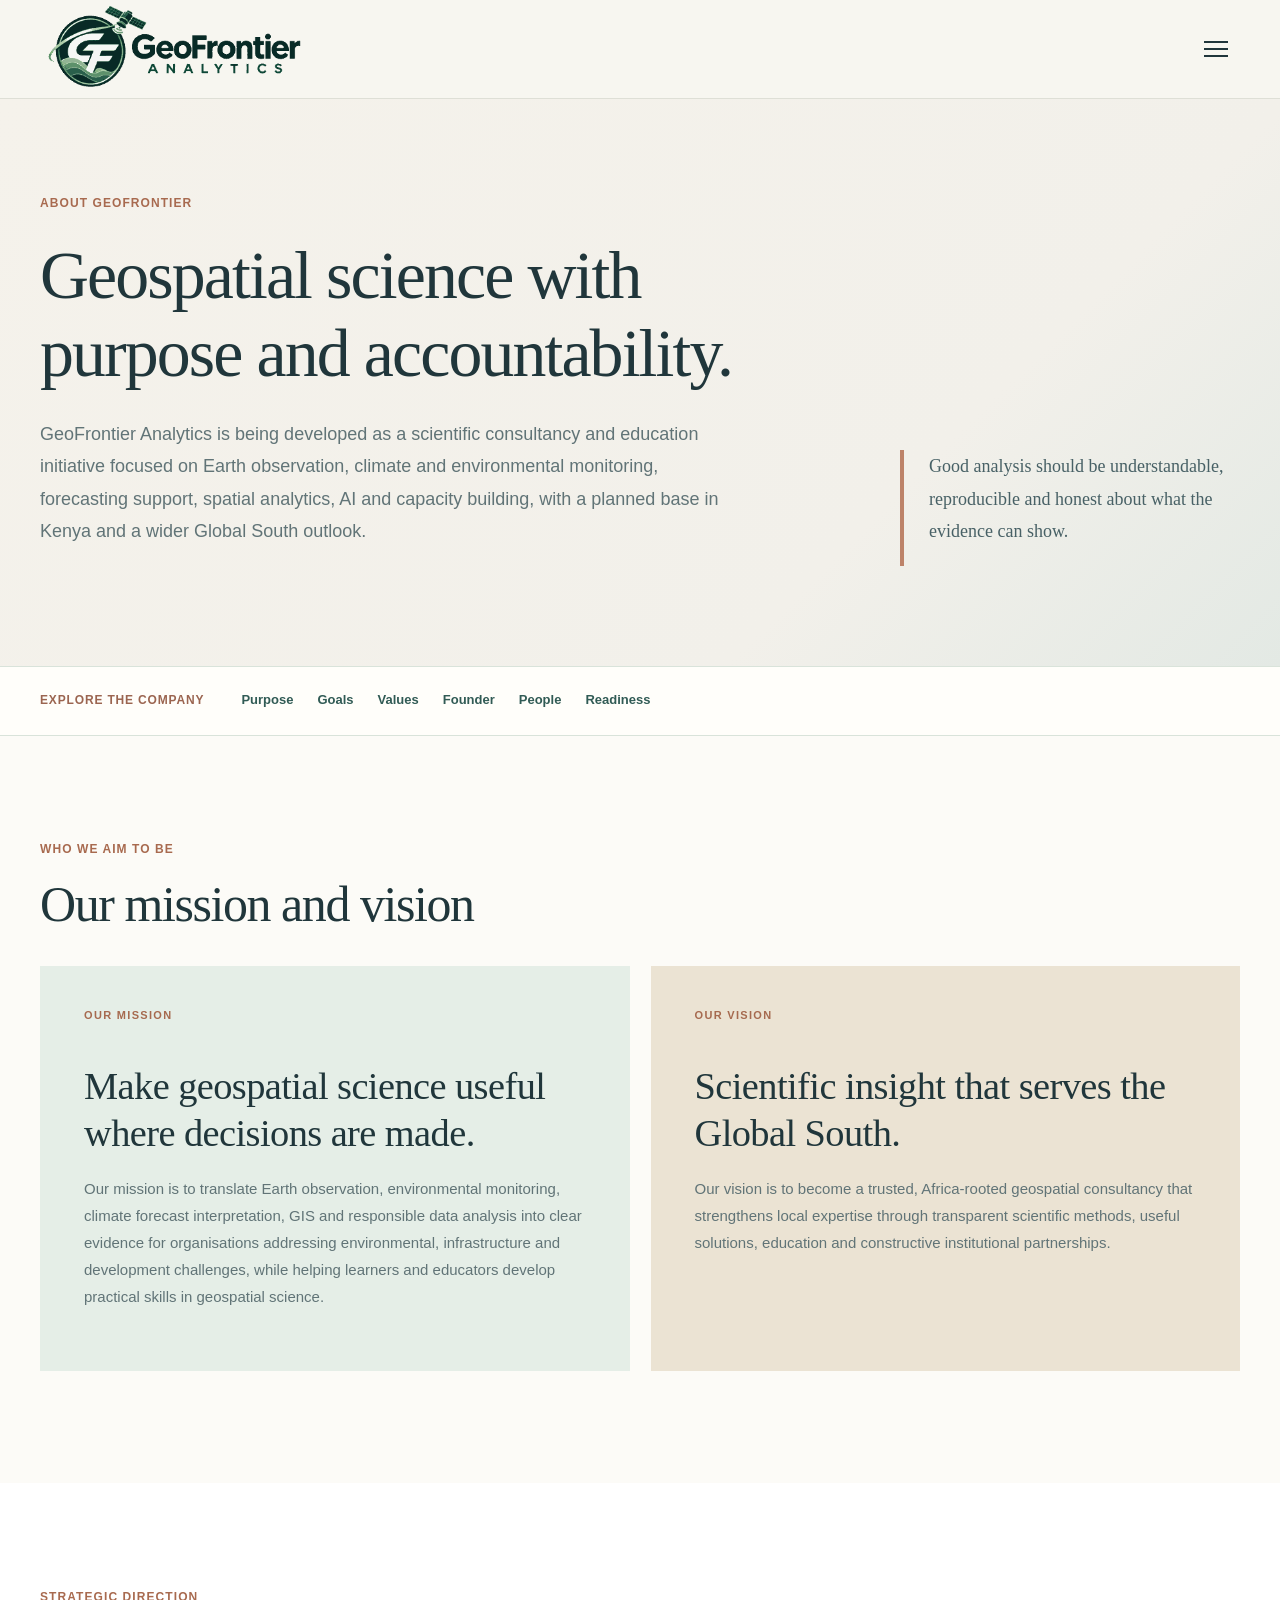
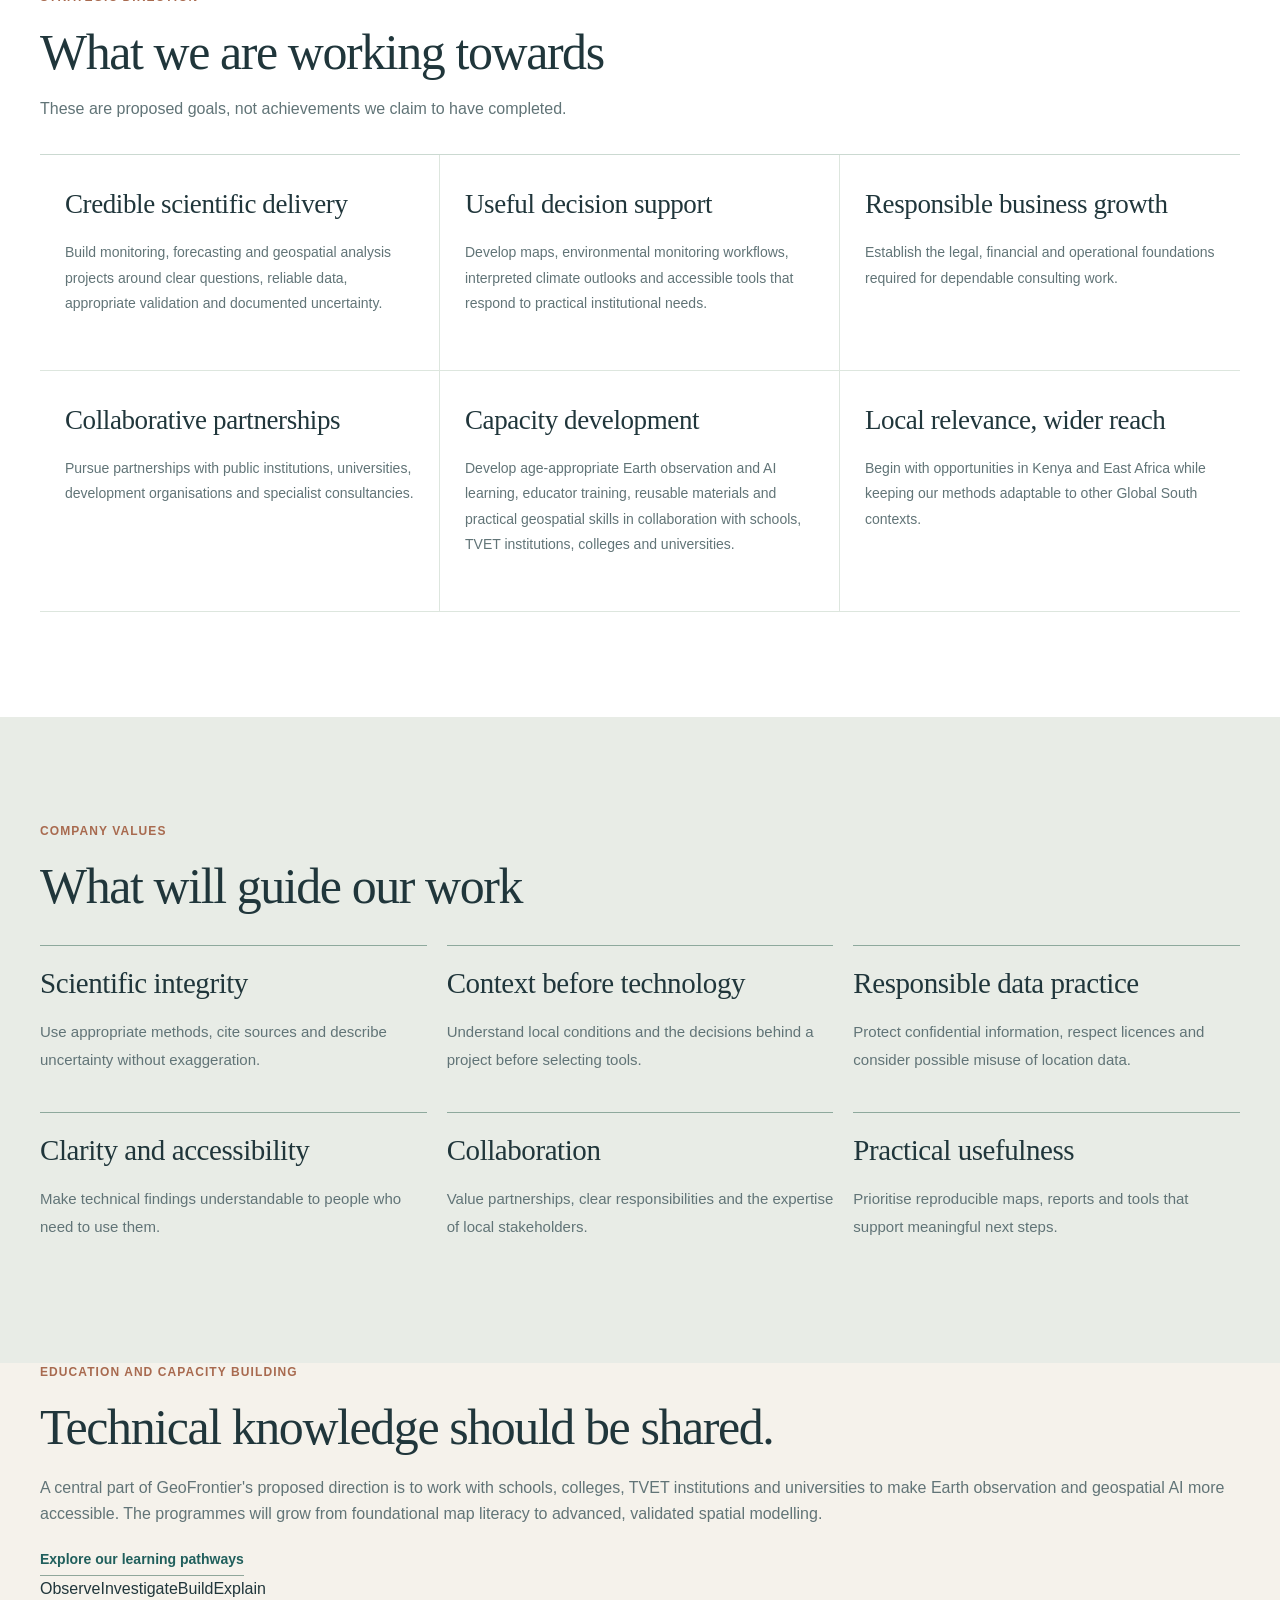
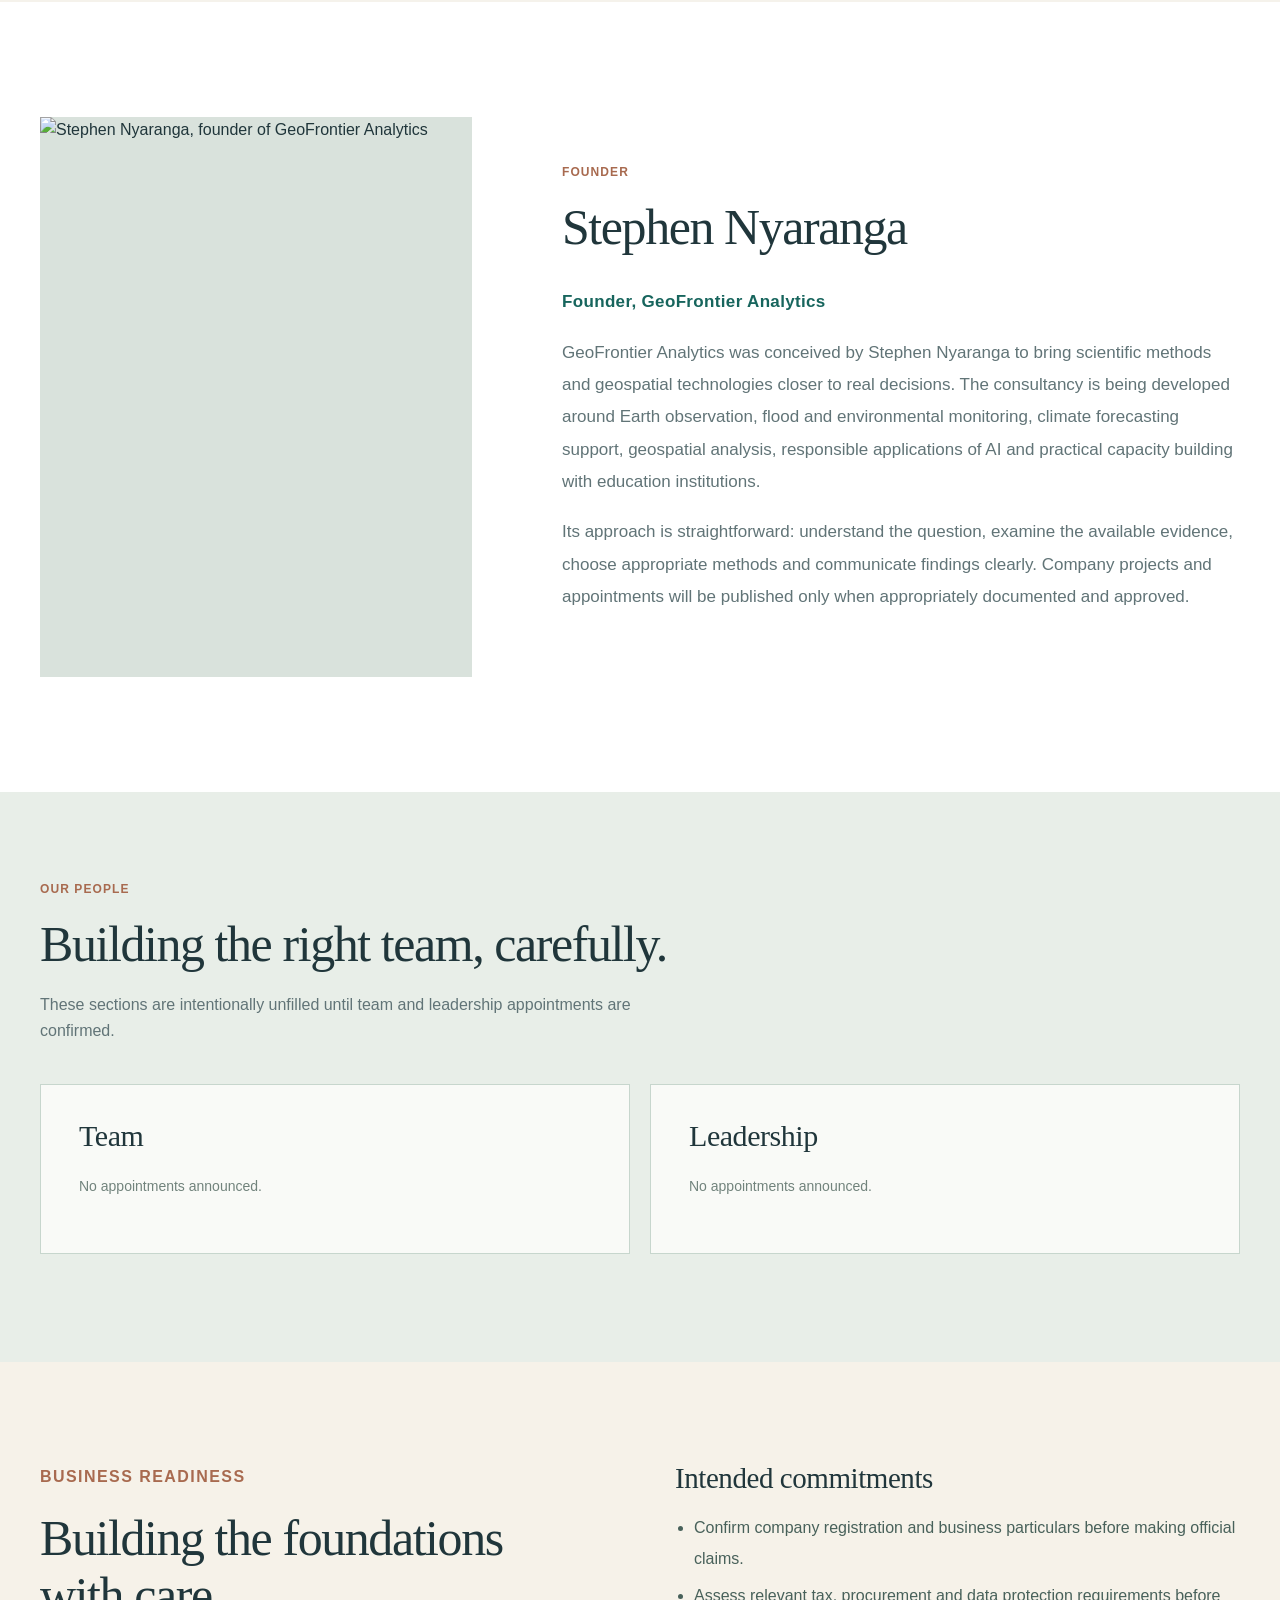
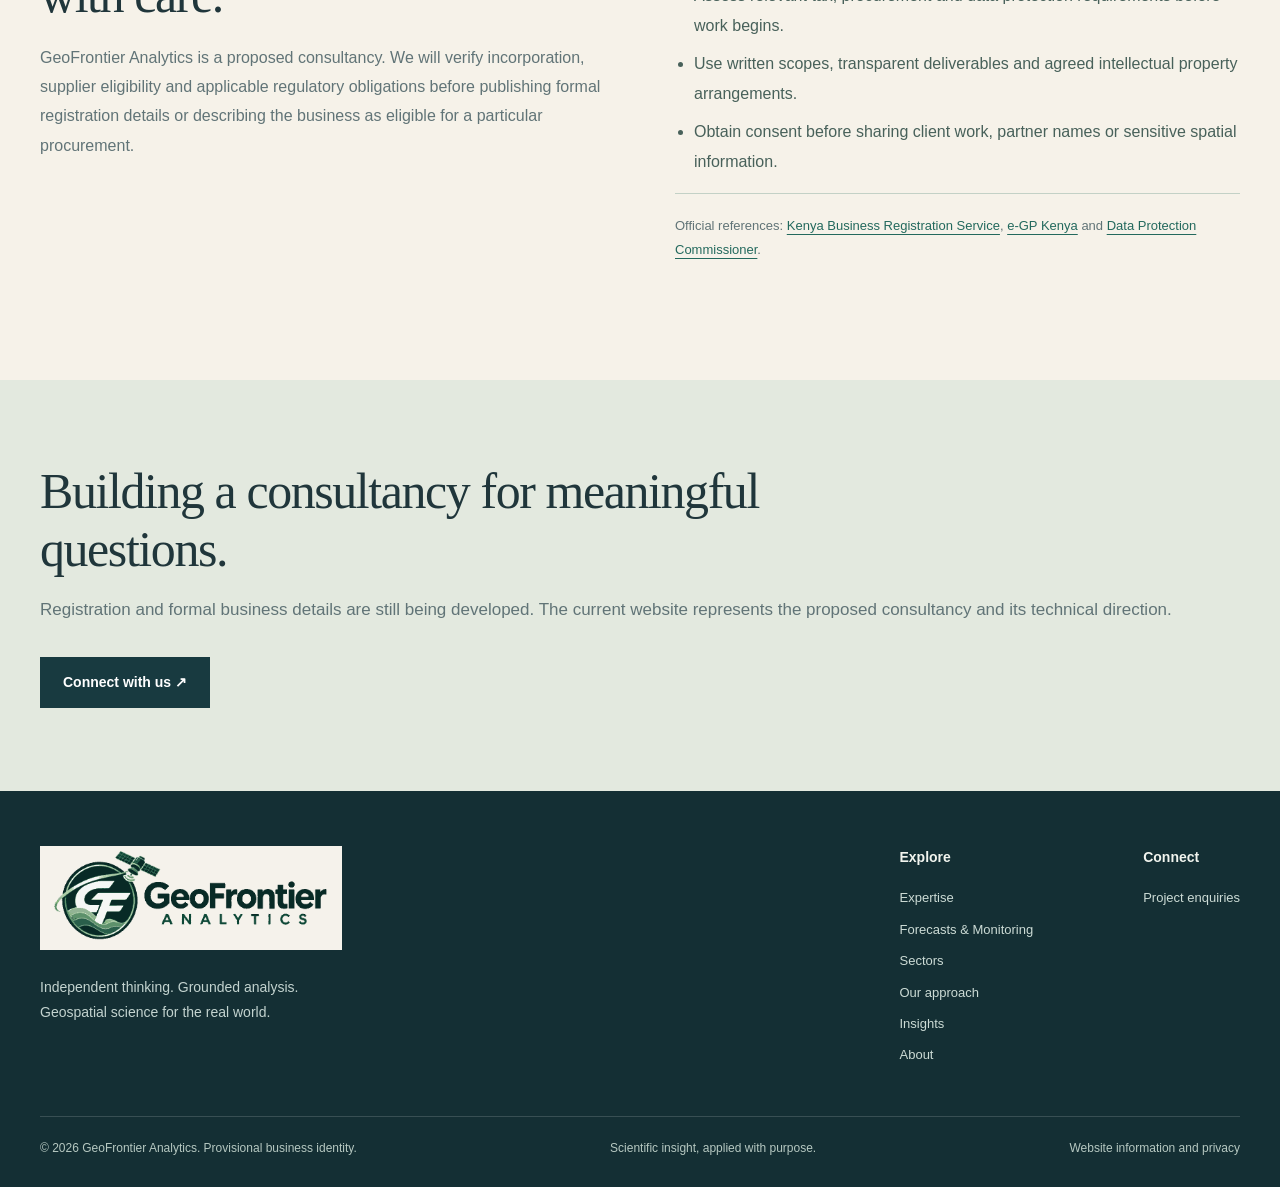
==== commit 94df4f0f: "Include geospatial education and learner capacity building in mission and goals" ====
--- a/about.html
+++ b/about.html
@@ -1,5 +1,5 @@
-<!DOCTYPE html><html lang="en"><head><meta charset="utf-8"><meta name="viewport" content="width=device-width,initial-scale=1"><title>About | GeoFrontier Analytics</title><meta name="description" content="Our mission, vision, strategic goals, values, founder and commitment to responsible scientific geospatial consulting."><meta name="theme-color" content="#f5f3ed"><link rel="icon" type="image/svg+xml" href="assets/favicon.svg"><link rel="stylesheet" href="css/site-v2.css"><script src="js/site-v2.js" defer></script></head><body><a href="#main" class="skip-link">Skip to content</a><header class="site-header"><div class="shell header-content"><a class="site-brand" href="index.html" aria-label="GeoFrontier Analytics home"><img src="assets/geofrontier-orbital-logo.png?v=5" alt="GeoFrontier Analytics" width="270" height="90" decoding="async"></a><button class="menu-toggle" type="button" aria-controls="site-nav" aria-expanded="false" aria-label="Open menu"><span></span><span></span><span></span></button><nav class="site-nav" id="site-nav" aria-label="Main navigation"><a href="index.html">Home</a><a href="services.html">Expertise</a><a href="monitoring.html">Forecasts &amp; Monitoring</a><a href="education.html">Education</a><a href="sectors.html">Sectors</a><a href="approach.html">Our approach</a><a href="insights.html">Insights</a><a href="about.html" aria-current="page">About</a><a href="contact.html">Contact</a></nav><a class="header-contact" href="contact.html">Discuss a project <span aria-hidden="true">↗</span></a></div></header><main id="main"><section class="page-hero"><div class="shell page-hero-grid"><div><p class="section-label">About GeoFrontier</p><h1>Geospatial science with purpose and accountability.</h1><p>GeoFrontier Analytics is being developed as a scientific consultancy focused on Earth observation, climate and environmental monitoring, forecasting support, spatial analytics and applied AI, with a planned base in Kenya and a wider Global South outlook.</p></div><div class="about-aside"><p>Good analysis should be understandable, reproducible and honest about what the evidence can show.</p></div></div></section><nav class="page-jump" aria-label="About sections"><div class="shell"><span>Explore the company</span><a href="#purpose">Purpose</a><a href="#goals">Goals</a><a href="#values">Values</a><a href="#founder">Founder</a><a href="#people">People</a><a href="#readiness">Readiness</a></div></nav><section class="purpose-section" id="purpose"><div class="shell"><p class="section-label">Who we aim to be</p><h2>Our mission and vision</h2><div class="purpose-grid">
-<article><p class="purpose-kicker">Our mission</p><h3>Make geospatial science useful where decisions are made.</h3><p>Our mission is to translate Earth observation, environmental monitoring, climate forecast interpretation, GIS and responsible data analysis into clear evidence for organisations addressing environmental, infrastructure and development challenges.</p></article>
-<article><p class="purpose-kicker">Our vision</p><h3>Scientific insight that serves the Global South.</h3><p>Our vision is to become a trusted, Africa-rooted geospatial consultancy known for transparent methods, practical solutions and partnerships that strengthen local expertise.</p></article>
-</div></div></section><section class="objectives-section" id="goals"><div class="shell"><p class="section-label">Strategic direction</p><h2>What we are working towards</h2><p class="objectives-lead">These are proposed goals, not achievements we claim to have completed.</p><div class="objective-grid"><article><h3>Credible scientific delivery</h3><p>Build monitoring, forecasting and geospatial analysis projects around clear questions, reliable data, appropriate validation and documented uncertainty.</p></article><article><h3>Useful decision support</h3><p>Develop maps, environmental monitoring workflows, interpreted climate outlooks and accessible tools that respond to practical institutional needs.</p></article><article><h3>Responsible business growth</h3><p>Establish the legal, financial and operational foundations required for dependable consulting work.</p></article><article><h3>Collaborative partnerships</h3><p>Pursue partnerships with public institutions, universities, development organisations and specialist consultancies.</p></article><article><h3>Capacity development</h3><p>Support knowledge transfer through documentation, training and maintainable geospatial tools.</p></article><article><h3>Local relevance, wider reach</h3><p>Begin with opportunities in Kenya and East Africa while keeping our methods adaptable to other Global South contexts.</p></article></div></div></section><section class="values-section" id="values"><div class="shell"><p class="section-label">Company values</p><h2>What will guide our work</h2><div class="values-grid expanded-values"><article><h3>Scientific integrity</h3><p>Use appropriate methods, cite sources and describe uncertainty without exaggeration.</p></article><article><h3>Context before technology</h3><p>Understand local conditions and the decisions behind a project before selecting tools.</p></article><article><h3>Responsible data practice</h3><p>Protect confidential information, respect licences and consider possible misuse of location data.</p></article><article><h3>Clarity and accessibility</h3><p>Make technical findings understandable to people who need to use them.</p></article><article><h3>Collaboration</h3><p>Value partnerships, clear responsibilities and the expertise of local stakeholders.</p></article><article><h3>Practical usefulness</h3><p>Prioritise reproducible maps, reports and tools that support meaningful next steps.</p></article></div></div></section><section class="about-story" id="founder"><div class="shell about-grid"><div class="about-photo"><img src="https://stephen-nyaranga.github.io/images/hero-stephen.webp" alt="Stephen Nyaranga, founder of GeoFrontier Analytics" loading="lazy"></div><div><p class="section-label">Founder</p><h2>Stephen Nyaranga</h2><p class="founder-role">Founder, GeoFrontier Analytics</p><p>GeoFrontier Analytics was conceived by Stephen Nyaranga to bring scientific methods and geospatial technologies closer to real decisions. The consultancy is being developed around Earth observation, flood and environmental monitoring, climate forecasting support, geospatial analysis and responsible applications of AI.</p><p>Its approach is straightforward: understand the question, examine the available evidence, choose appropriate methods and communicate findings clearly. Company projects and appointments will be published only when appropriately documented and approved.</p></div></div></section>
+<!DOCTYPE html><html lang="en"><head><meta charset="utf-8"><meta name="viewport" content="width=device-width,initial-scale=1"><title>About | GeoFrontier Analytics</title><meta name="description" content="Our mission, vision, strategic goals, values, founder and commitment to responsible scientific geospatial consulting."><meta name="theme-color" content="#f5f3ed"><link rel="icon" type="image/svg+xml" href="assets/favicon.svg"><link rel="stylesheet" href="css/site-v2.css"><script src="js/site-v2.js" defer></script></head><body><a href="#main" class="skip-link">Skip to content</a><header class="site-header"><div class="shell header-content"><a class="site-brand" href="index.html" aria-label="GeoFrontier Analytics home"><img src="assets/geofrontier-orbital-logo.png?v=5" alt="GeoFrontier Analytics" width="270" height="90" decoding="async"></a><button class="menu-toggle" type="button" aria-controls="site-nav" aria-expanded="false" aria-label="Open menu"><span></span><span></span><span></span></button><nav class="site-nav" id="site-nav" aria-label="Main navigation"><a href="index.html">Home</a><a href="services.html">Expertise</a><a href="monitoring.html">Forecasts &amp; Monitoring</a><a href="education.html">Education</a><a href="sectors.html">Sectors</a><a href="approach.html">Our approach</a><a href="insights.html">Insights</a><a href="about.html" aria-current="page">About</a><a href="contact.html">Contact</a></nav><a class="header-contact" href="contact.html">Discuss a project <span aria-hidden="true">↗</span></a></div></header><main id="main"><section class="page-hero"><div class="shell page-hero-grid"><div><p class="section-label">About GeoFrontier</p><h1>Geospatial science with purpose and accountability.</h1><p>GeoFrontier Analytics is being developed as a scientific consultancy and education initiative focused on Earth observation, climate and environmental monitoring, forecasting support, spatial analytics, AI and capacity building, with a planned base in Kenya and a wider Global South outlook.</p></div><div class="about-aside"><p>Good analysis should be understandable, reproducible and honest about what the evidence can show.</p></div></div></section><nav class="page-jump" aria-label="About sections"><div class="shell"><span>Explore the company</span><a href="#purpose">Purpose</a><a href="#goals">Goals</a><a href="#values">Values</a><a href="#founder">Founder</a><a href="#people">People</a><a href="#readiness">Readiness</a></div></nav><section class="purpose-section" id="purpose"><div class="shell"><p class="section-label">Who we aim to be</p><h2>Our mission and vision</h2><div class="purpose-grid">
+<article><p class="purpose-kicker">Our mission</p><h3>Make geospatial science useful where decisions are made.</h3><p>Our mission is to translate Earth observation, environmental monitoring, climate forecast interpretation, GIS and responsible data analysis into clear evidence for organisations addressing environmental, infrastructure and development challenges, while helping learners and educators develop practical skills in geospatial science.</p></article>
+<article><p class="purpose-kicker">Our vision</p><h3>Scientific insight that serves the Global South.</h3><p>Our vision is to become a trusted, Africa-rooted geospatial consultancy that strengthens local expertise through transparent scientific methods, useful solutions, education and constructive institutional partnerships.</p></article>
+</div></div></section><section class="objectives-section" id="goals"><div class="shell"><p class="section-label">Strategic direction</p><h2>What we are working towards</h2><p class="objectives-lead">These are proposed goals, not achievements we claim to have completed.</p><div class="objective-grid"><article><h3>Credible scientific delivery</h3><p>Build monitoring, forecasting and geospatial analysis projects around clear questions, reliable data, appropriate validation and documented uncertainty.</p></article><article><h3>Useful decision support</h3><p>Develop maps, environmental monitoring workflows, interpreted climate outlooks and accessible tools that respond to practical institutional needs.</p></article><article><h3>Responsible business growth</h3><p>Establish the legal, financial and operational foundations required for dependable consulting work.</p></article><article><h3>Collaborative partnerships</h3><p>Pursue partnerships with public institutions, universities, development organisations and specialist consultancies.</p></article><article><h3>Capacity development</h3><p>Develop age-appropriate Earth observation and AI learning, educator training, reusable materials and practical geospatial skills in collaboration with schools, TVET institutions, colleges and universities.</p></article><article><h3>Local relevance, wider reach</h3><p>Begin with opportunities in Kenya and East Africa while keeping our methods adaptable to other Global South contexts.</p></article></div></div></section><section class="values-section" id="values"><div class="shell"><p class="section-label">Company values</p><h2>What will guide our work</h2><div class="values-grid expanded-values"><article><h3>Scientific integrity</h3><p>Use appropriate methods, cite sources and describe uncertainty without exaggeration.</p></article><article><h3>Context before technology</h3><p>Understand local conditions and the decisions behind a project before selecting tools.</p></article><article><h3>Responsible data practice</h3><p>Protect confidential information, respect licences and consider possible misuse of location data.</p></article><article><h3>Clarity and accessibility</h3><p>Make technical findings understandable to people who need to use them.</p></article><article><h3>Collaboration</h3><p>Value partnerships, clear responsibilities and the expertise of local stakeholders.</p></article><article><h3>Practical usefulness</h3><p>Prioritise reproducible maps, reports and tools that support meaningful next steps.</p></article></div></div></section><section class="about-education"><div class="shell about-education-grid"><div><p class="section-label">Education and capacity building</p><h2>Technical knowledge should be shared.</h2><p>A central part of GeoFrontier's proposed direction is to work with schools, colleges, TVET institutions and universities to make Earth observation and geospatial AI more accessible. The programmes will grow from foundational map literacy to advanced, validated spatial modelling.</p><a href="education.html" class="inline-link">Explore our learning pathways</a></div><div class="about-education-art" aria-hidden="true"><span>Observe</span><span>Investigate</span><span>Build</span><span>Explain</span></div></div></section><section class="about-story" id="founder"><div class="shell about-grid"><div class="about-photo"><img src="https://stephen-nyaranga.github.io/images/hero-stephen.webp" alt="Stephen Nyaranga, founder of GeoFrontier Analytics" loading="lazy"></div><div><p class="section-label">Founder</p><h2>Stephen Nyaranga</h2><p class="founder-role">Founder, GeoFrontier Analytics</p><p>GeoFrontier Analytics was conceived by Stephen Nyaranga to bring scientific methods and geospatial technologies closer to real decisions. The consultancy is being developed around Earth observation, flood and environmental monitoring, climate forecasting support, geospatial analysis, responsible applications of AI and practical capacity building with education institutions.</p><p>Its approach is straightforward: understand the question, examine the available evidence, choose appropriate methods and communicate findings clearly. Company projects and appointments will be published only when appropriately documented and approved.</p></div></div></section>
 <section class="people-section" id="people"><div class="shell"><div class="people-heading"><p class="section-label">Our people</p><h2>Building the right team, carefully.</h2><p>These sections are intentionally unfilled until team and leadership appointments are confirmed.</p></div><div class="people-grid"><div class="people-placeholder"><h3>Team</h3><p>No appointments announced.</p></div><div class="people-placeholder"><h3>Leadership</h3><p>No appointments announced.</p></div></div></div></section><section class="responsibility-section" id="readiness"><div class="shell readiness-grid"><div><p class="section-label">Business readiness</p><h2>Building the foundations with care.</h2><p>GeoFrontier Analytics is a proposed consultancy. We will verify incorporation, supplier eligibility and applicable regulatory obligations before publishing formal registration details or describing the business as eligible for a particular procurement.</p></div><div><h3>Intended commitments</h3><ul><li>Confirm company registration and business particulars before making official claims.</li><li>Assess relevant tax, procurement and data protection requirements before work begins.</li><li>Use written scopes, transparent deliverables and agreed intellectual property arrangements.</li><li>Obtain consent before sharing client work, partner names or sensitive spatial information.</li></ul><p class="small-source">Official references: <a href="https://brs.go.ke/companies-registry/" target="_blank" rel="noopener">Kenya Business Registration Service</a>, <a href="https://egpkenya.go.ke/" target="_blank" rel="noopener">e-GP Kenya</a> and <a href="https://www.odpc.go.ke/" target="_blank" rel="noopener">Data Protection Commissioner</a>.</p></div></div></section><section class="inline-cta"><div class="shell"><h2>Building a consultancy for meaningful questions.</h2><p>Registration and formal business details are still being developed. The current website represents the proposed consultancy and its technical direction.</p><a href="contact.html" class="btn btn-dark">Connect with us ↗</a></div></section></main><footer class="site-footer"><div class="shell"><div class="footer-upper"><div class="footer-brand"><a href="index.html"><img src="assets/geofrontier-orbital-logo.png?v=5" alt="GeoFrontier Analytics" width="270" height="90" decoding="async"></a><p>Independent thinking. Grounded analysis.<br>Geospatial science for the real world.</p></div><div class="footer-columns"><div><strong>Explore</strong><a href="services.html">Expertise</a><a href="monitoring.html">Forecasts &amp; Monitoring</a><a href="sectors.html">Sectors</a><a href="approach.html">Our approach</a><a href="insights.html">Insights</a><a href="about.html">About</a></div><div><strong>Connect</strong><a href="contact.html">Project enquiries</a></div></div></div><div class="footer-bottom"><span>© <span data-year>2026</span> GeoFrontier Analytics. Provisional business identity.</span><span>Scientific insight, applied with purpose.</span><a class="footer-privacy" href="privacy.html">Website information and privacy</a></div></div></footer></body></html>
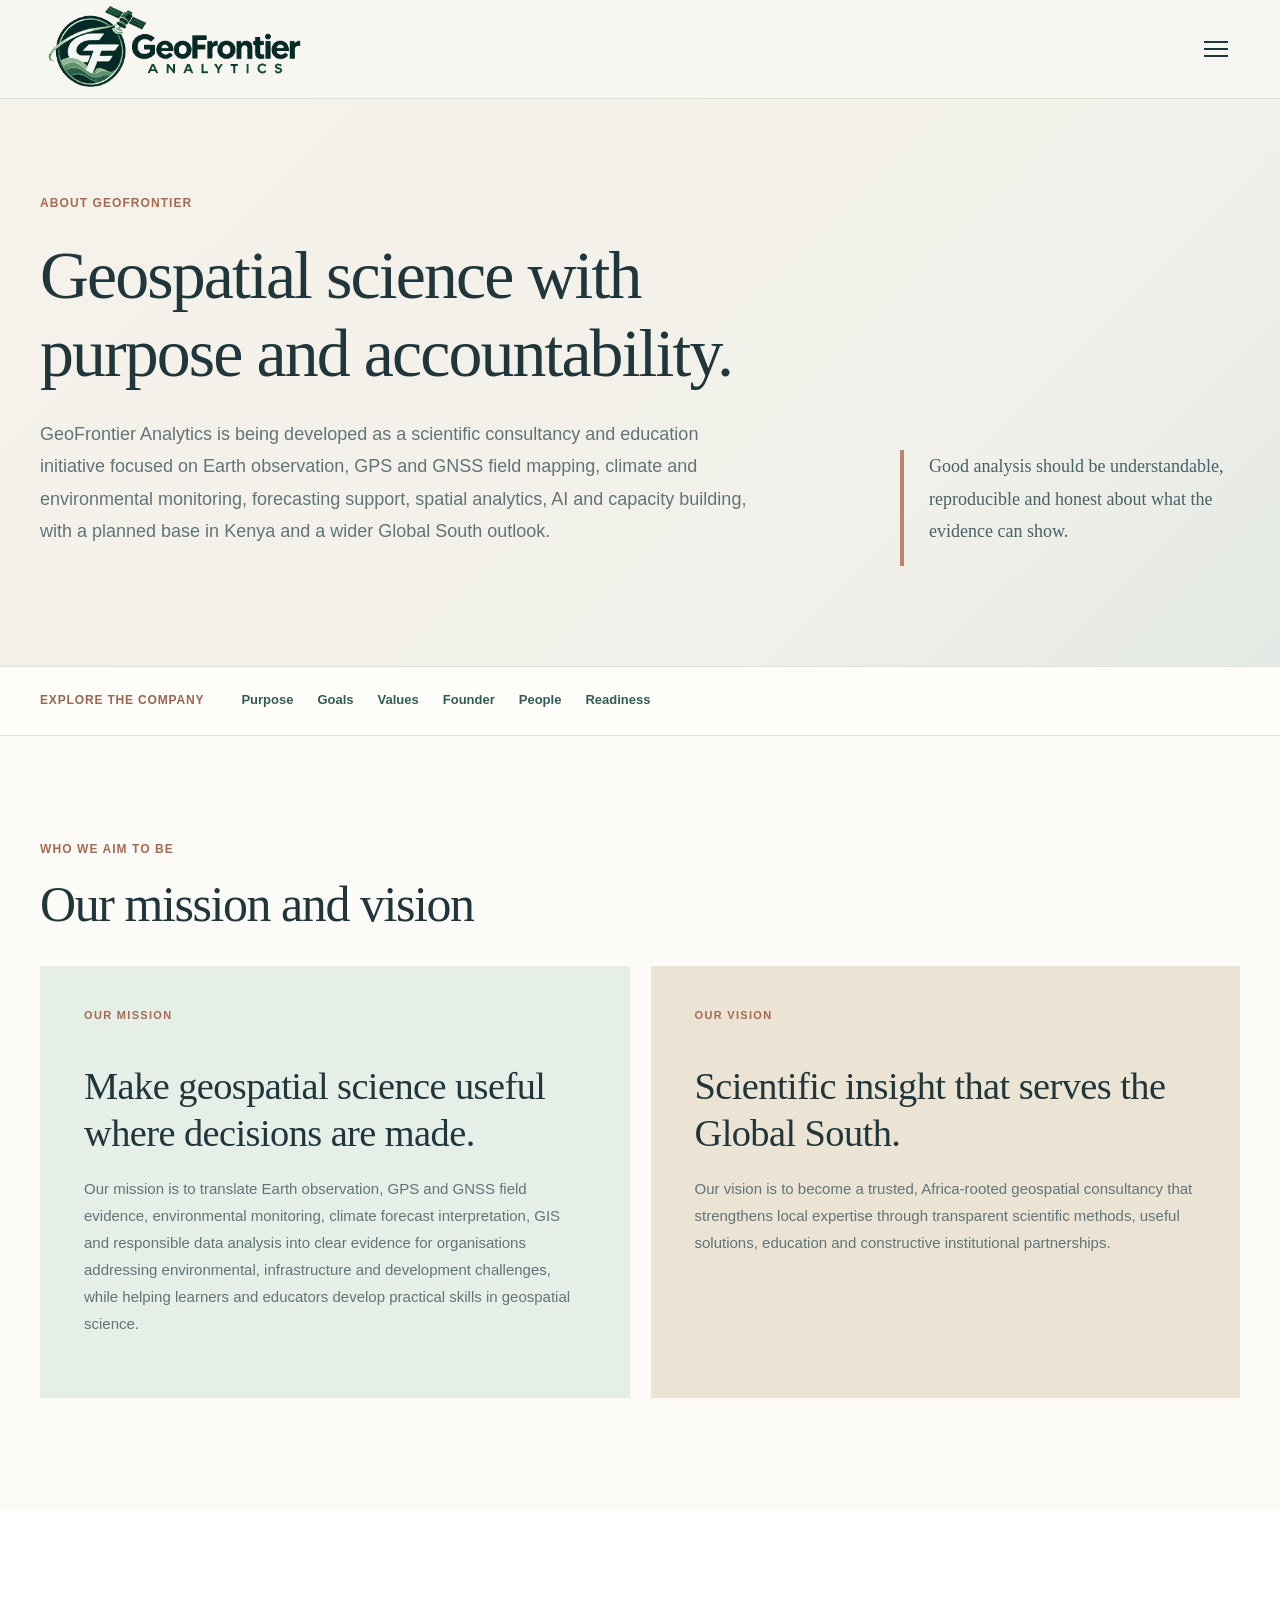
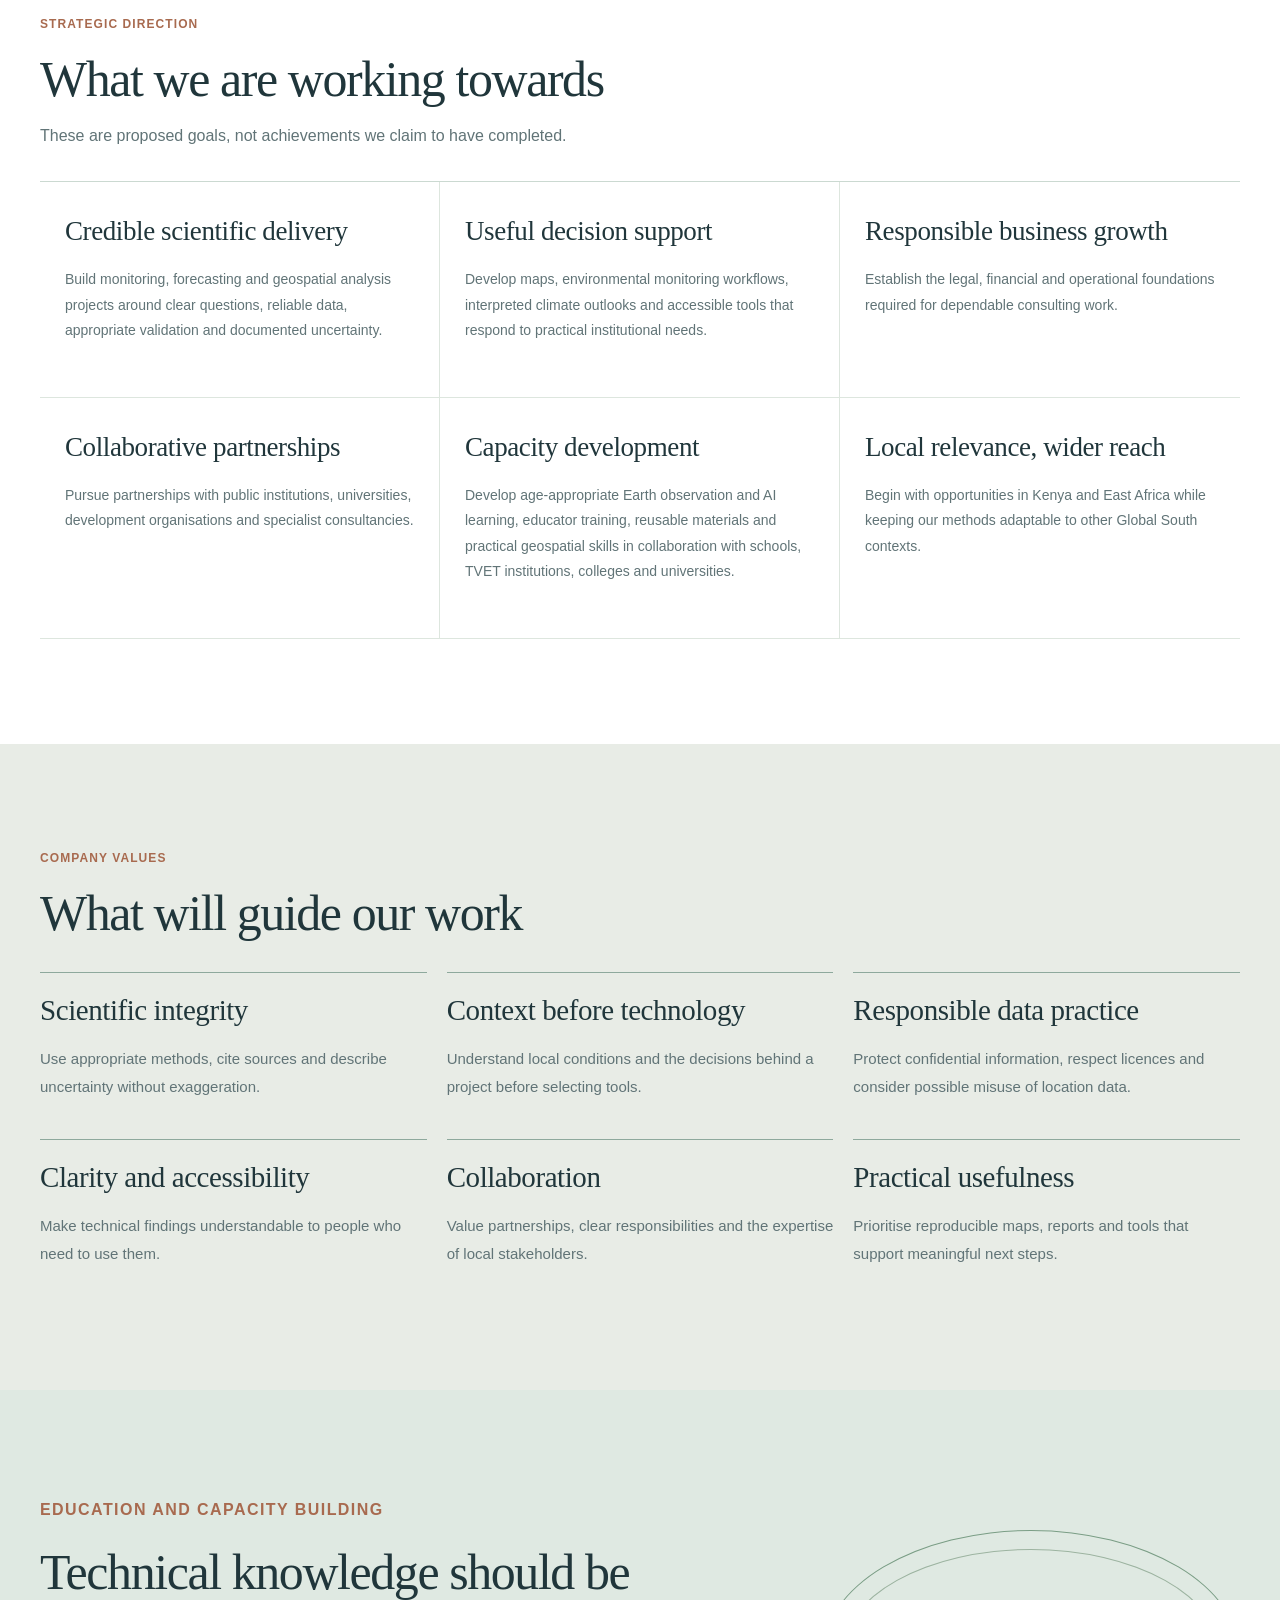
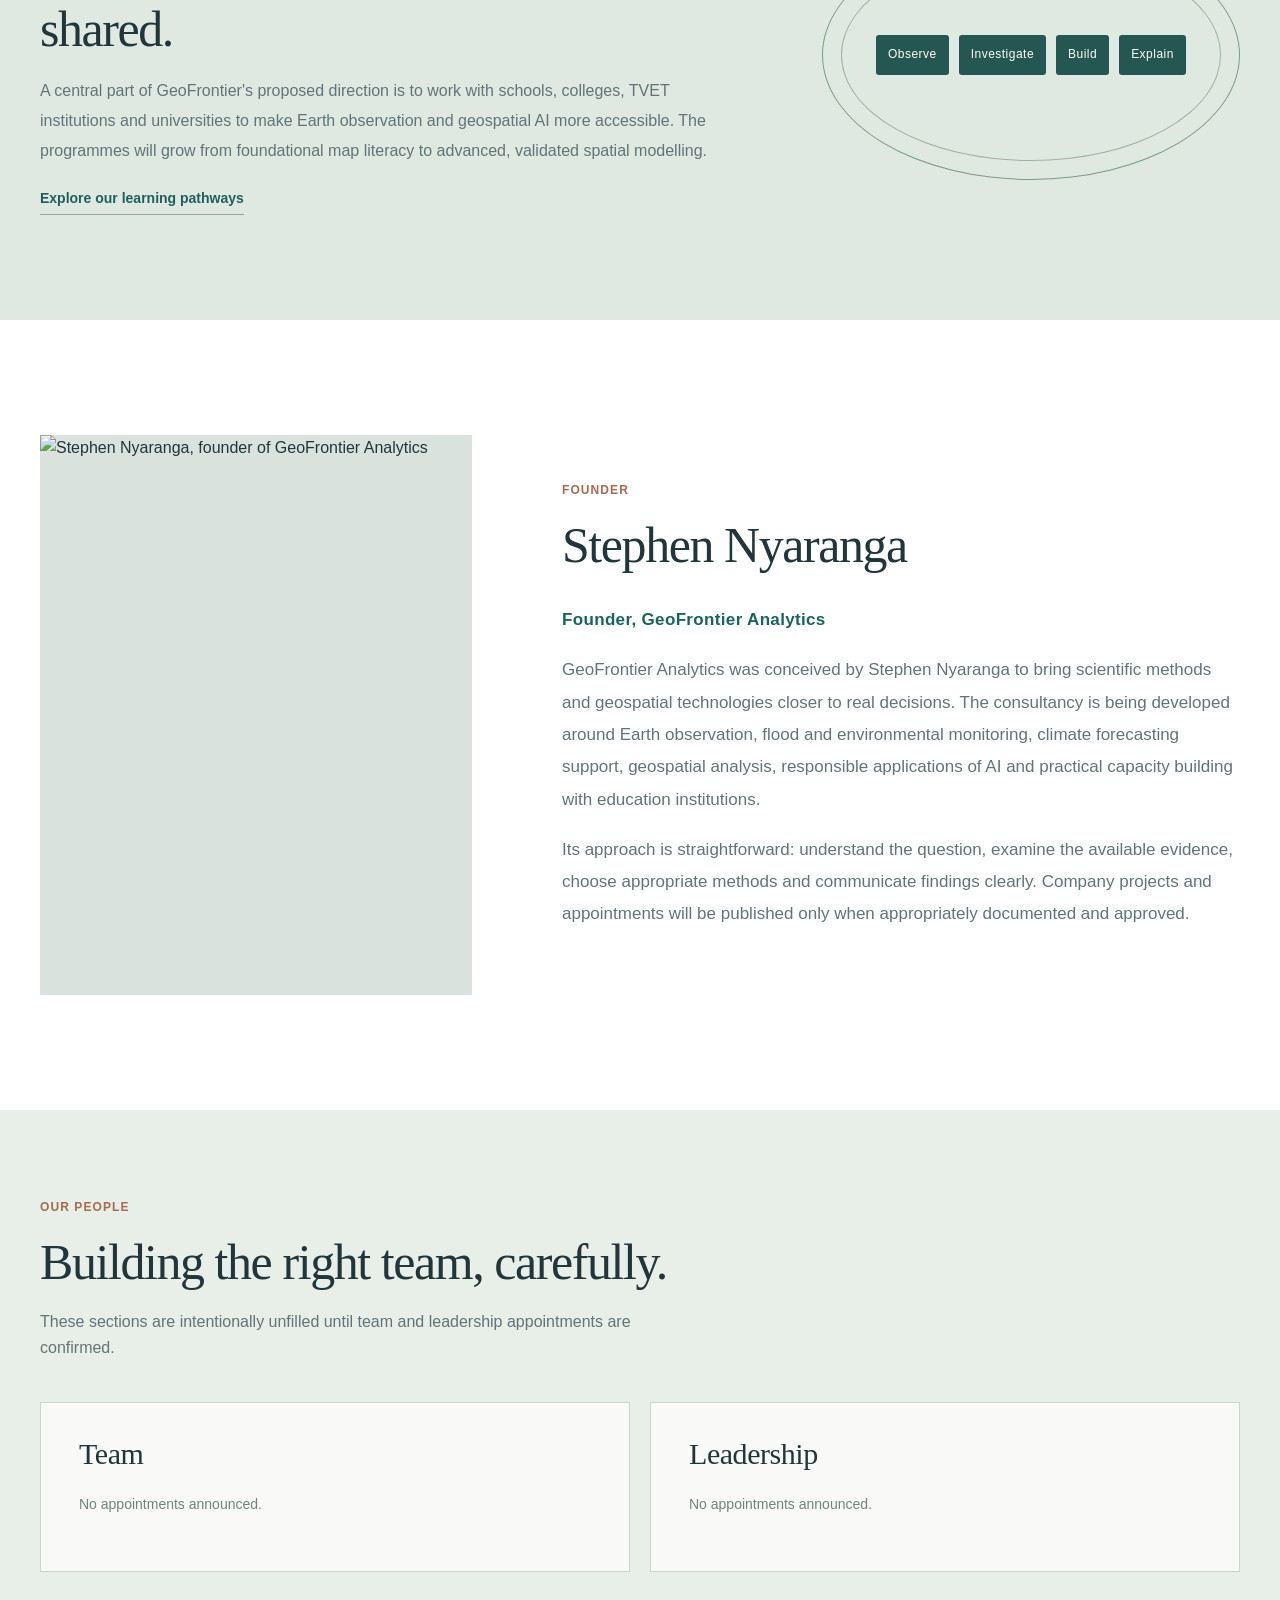
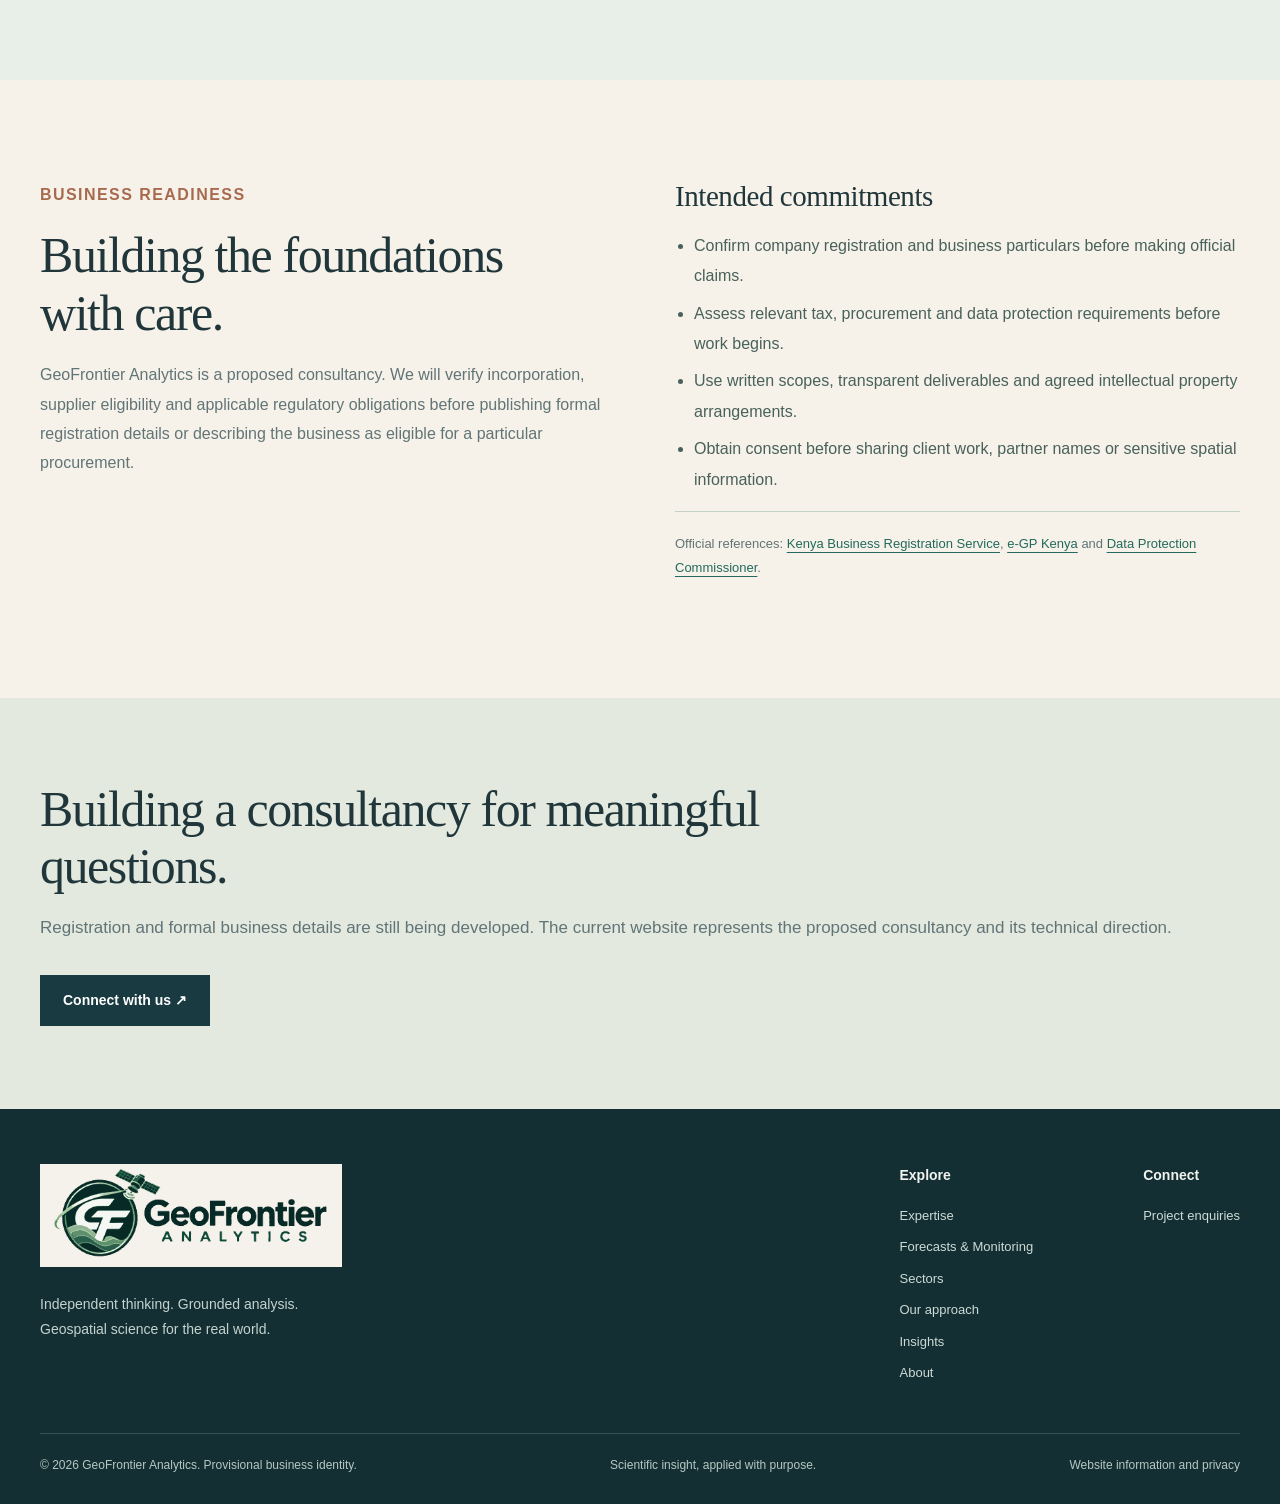
==== commit e1f2f18d: "Include GNSS field positioning in GeoFrontier scientific scope" ====
--- a/about.html
+++ b/about.html
@@ -1,5 +1,5 @@
-<!DOCTYPE html><html lang="en"><head><meta charset="utf-8"><meta name="viewport" content="width=device-width,initial-scale=1"><title>About | GeoFrontier Analytics</title><meta name="description" content="Our mission, vision, strategic goals, values, founder and commitment to responsible scientific geospatial consulting."><meta name="theme-color" content="#f5f3ed"><link rel="icon" type="image/svg+xml" href="assets/favicon.svg"><link rel="stylesheet" href="css/site-v2.css"><script src="js/site-v2.js" defer></script></head><body><a href="#main" class="skip-link">Skip to content</a><header class="site-header"><div class="shell header-content"><a class="site-brand" href="index.html" aria-label="GeoFrontier Analytics home"><img src="assets/geofrontier-orbital-logo.png?v=5" alt="GeoFrontier Analytics" width="270" height="90" decoding="async"></a><button class="menu-toggle" type="button" aria-controls="site-nav" aria-expanded="false" aria-label="Open menu"><span></span><span></span><span></span></button><nav class="site-nav" id="site-nav" aria-label="Main navigation"><a href="index.html">Home</a><a href="services.html">Expertise</a><a href="monitoring.html">Forecasts &amp; Monitoring</a><a href="education.html">Education</a><a href="sectors.html">Sectors</a><a href="approach.html">Our approach</a><a href="insights.html">Insights</a><a href="about.html" aria-current="page">About</a><a href="contact.html">Contact</a></nav><a class="header-contact" href="contact.html">Discuss a project <span aria-hidden="true">↗</span></a></div></header><main id="main"><section class="page-hero"><div class="shell page-hero-grid"><div><p class="section-label">About GeoFrontier</p><h1>Geospatial science with purpose and accountability.</h1><p>GeoFrontier Analytics is being developed as a scientific consultancy and education initiative focused on Earth observation, climate and environmental monitoring, forecasting support, spatial analytics, AI and capacity building, with a planned base in Kenya and a wider Global South outlook.</p></div><div class="about-aside"><p>Good analysis should be understandable, reproducible and honest about what the evidence can show.</p></div></div></section><nav class="page-jump" aria-label="About sections"><div class="shell"><span>Explore the company</span><a href="#purpose">Purpose</a><a href="#goals">Goals</a><a href="#values">Values</a><a href="#founder">Founder</a><a href="#people">People</a><a href="#readiness">Readiness</a></div></nav><section class="purpose-section" id="purpose"><div class="shell"><p class="section-label">Who we aim to be</p><h2>Our mission and vision</h2><div class="purpose-grid">
-<article><p class="purpose-kicker">Our mission</p><h3>Make geospatial science useful where decisions are made.</h3><p>Our mission is to translate Earth observation, environmental monitoring, climate forecast interpretation, GIS and responsible data analysis into clear evidence for organisations addressing environmental, infrastructure and development challenges, while helping learners and educators develop practical skills in geospatial science.</p></article>
+<!DOCTYPE html><html lang="en"><head><meta charset="utf-8"><meta name="viewport" content="width=device-width,initial-scale=1"><title>About | GeoFrontier Analytics</title><meta name="description" content="Our mission, vision, strategic goals, values, founder and commitment to responsible scientific geospatial consulting."><meta name="theme-color" content="#f5f3ed"><link rel="icon" type="image/svg+xml" href="assets/favicon.svg"><link rel="stylesheet" href="css/site-v2.css"><script src="js/site-v2.js" defer></script></head><body><a href="#main" class="skip-link">Skip to content</a><header class="site-header"><div class="shell header-content"><a class="site-brand" href="index.html" aria-label="GeoFrontier Analytics home"><img src="assets/geofrontier-orbital-logo.png?v=5" alt="GeoFrontier Analytics" width="270" height="90" decoding="async"></a><button class="menu-toggle" type="button" aria-controls="site-nav" aria-expanded="false" aria-label="Open menu"><span></span><span></span><span></span></button><nav class="site-nav" id="site-nav" aria-label="Main navigation"><a href="index.html">Home</a><a href="services.html">Expertise</a><a href="monitoring.html">Forecasts &amp; Monitoring</a><a href="education.html">Education</a><a href="sectors.html">Sectors</a><a href="approach.html">Our approach</a><a href="insights.html">Insights</a><a href="about.html" aria-current="page">About</a><a href="contact.html">Contact</a></nav><a class="header-contact" href="contact.html">Discuss a project <span aria-hidden="true">↗</span></a></div></header><main id="main"><section class="page-hero"><div class="shell page-hero-grid"><div><p class="section-label">About GeoFrontier</p><h1>Geospatial science with purpose and accountability.</h1><p>GeoFrontier Analytics is being developed as a scientific consultancy and education initiative focused on Earth observation, GPS and GNSS field mapping, climate and environmental monitoring, forecasting support, spatial analytics, AI and capacity building, with a planned base in Kenya and a wider Global South outlook.</p></div><div class="about-aside"><p>Good analysis should be understandable, reproducible and honest about what the evidence can show.</p></div></div></section><nav class="page-jump" aria-label="About sections"><div class="shell"><span>Explore the company</span><a href="#purpose">Purpose</a><a href="#goals">Goals</a><a href="#values">Values</a><a href="#founder">Founder</a><a href="#people">People</a><a href="#readiness">Readiness</a></div></nav><section class="purpose-section" id="purpose"><div class="shell"><p class="section-label">Who we aim to be</p><h2>Our mission and vision</h2><div class="purpose-grid">
+<article><p class="purpose-kicker">Our mission</p><h3>Make geospatial science useful where decisions are made.</h3><p>Our mission is to translate Earth observation, GPS and GNSS field evidence, environmental monitoring, climate forecast interpretation, GIS and responsible data analysis into clear evidence for organisations addressing environmental, infrastructure and development challenges, while helping learners and educators develop practical skills in geospatial science.</p></article>
 <article><p class="purpose-kicker">Our vision</p><h3>Scientific insight that serves the Global South.</h3><p>Our vision is to become a trusted, Africa-rooted geospatial consultancy that strengthens local expertise through transparent scientific methods, useful solutions, education and constructive institutional partnerships.</p></article>
 </div></div></section><section class="objectives-section" id="goals"><div class="shell"><p class="section-label">Strategic direction</p><h2>What we are working towards</h2><p class="objectives-lead">These are proposed goals, not achievements we claim to have completed.</p><div class="objective-grid"><article><h3>Credible scientific delivery</h3><p>Build monitoring, forecasting and geospatial analysis projects around clear questions, reliable data, appropriate validation and documented uncertainty.</p></article><article><h3>Useful decision support</h3><p>Develop maps, environmental monitoring workflows, interpreted climate outlooks and accessible tools that respond to practical institutional needs.</p></article><article><h3>Responsible business growth</h3><p>Establish the legal, financial and operational foundations required for dependable consulting work.</p></article><article><h3>Collaborative partnerships</h3><p>Pursue partnerships with public institutions, universities, development organisations and specialist consultancies.</p></article><article><h3>Capacity development</h3><p>Develop age-appropriate Earth observation and AI learning, educator training, reusable materials and practical geospatial skills in collaboration with schools, TVET institutions, colleges and universities.</p></article><article><h3>Local relevance, wider reach</h3><p>Begin with opportunities in Kenya and East Africa while keeping our methods adaptable to other Global South contexts.</p></article></div></div></section><section class="values-section" id="values"><div class="shell"><p class="section-label">Company values</p><h2>What will guide our work</h2><div class="values-grid expanded-values"><article><h3>Scientific integrity</h3><p>Use appropriate methods, cite sources and describe uncertainty without exaggeration.</p></article><article><h3>Context before technology</h3><p>Understand local conditions and the decisions behind a project before selecting tools.</p></article><article><h3>Responsible data practice</h3><p>Protect confidential information, respect licences and consider possible misuse of location data.</p></article><article><h3>Clarity and accessibility</h3><p>Make technical findings understandable to people who need to use them.</p></article><article><h3>Collaboration</h3><p>Value partnerships, clear responsibilities and the expertise of local stakeholders.</p></article><article><h3>Practical usefulness</h3><p>Prioritise reproducible maps, reports and tools that support meaningful next steps.</p></article></div></div></section><section class="about-education"><div class="shell about-education-grid"><div><p class="section-label">Education and capacity building</p><h2>Technical knowledge should be shared.</h2><p>A central part of GeoFrontier's proposed direction is to work with schools, colleges, TVET institutions and universities to make Earth observation and geospatial AI more accessible. The programmes will grow from foundational map literacy to advanced, validated spatial modelling.</p><a href="education.html" class="inline-link">Explore our learning pathways</a></div><div class="about-education-art" aria-hidden="true"><span>Observe</span><span>Investigate</span><span>Build</span><span>Explain</span></div></div></section><section class="about-story" id="founder"><div class="shell about-grid"><div class="about-photo"><img src="https://stephen-nyaranga.github.io/images/hero-stephen.webp" alt="Stephen Nyaranga, founder of GeoFrontier Analytics" loading="lazy"></div><div><p class="section-label">Founder</p><h2>Stephen Nyaranga</h2><p class="founder-role">Founder, GeoFrontier Analytics</p><p>GeoFrontier Analytics was conceived by Stephen Nyaranga to bring scientific methods and geospatial technologies closer to real decisions. The consultancy is being developed around Earth observation, flood and environmental monitoring, climate forecasting support, geospatial analysis, responsible applications of AI and practical capacity building with education institutions.</p><p>Its approach is straightforward: understand the question, examine the available evidence, choose appropriate methods and communicate findings clearly. Company projects and appointments will be published only when appropriately documented and approved.</p></div></div></section>
 <section class="people-section" id="people"><div class="shell"><div class="people-heading"><p class="section-label">Our people</p><h2>Building the right team, carefully.</h2><p>These sections are intentionally unfilled until team and leadership appointments are confirmed.</p></div><div class="people-grid"><div class="people-placeholder"><h3>Team</h3><p>No appointments announced.</p></div><div class="people-placeholder"><h3>Leadership</h3><p>No appointments announced.</p></div></div></div></section><section class="responsibility-section" id="readiness"><div class="shell readiness-grid"><div><p class="section-label">Business readiness</p><h2>Building the foundations with care.</h2><p>GeoFrontier Analytics is a proposed consultancy. We will verify incorporation, supplier eligibility and applicable regulatory obligations before publishing formal registration details or describing the business as eligible for a particular procurement.</p></div><div><h3>Intended commitments</h3><ul><li>Confirm company registration and business particulars before making official claims.</li><li>Assess relevant tax, procurement and data protection requirements before work begins.</li><li>Use written scopes, transparent deliverables and agreed intellectual property arrangements.</li><li>Obtain consent before sharing client work, partner names or sensitive spatial information.</li></ul><p class="small-source">Official references: <a href="https://brs.go.ke/companies-registry/" target="_blank" rel="noopener">Kenya Business Registration Service</a>, <a href="https://egpkenya.go.ke/" target="_blank" rel="noopener">e-GP Kenya</a> and <a href="https://www.odpc.go.ke/" target="_blank" rel="noopener">Data Protection Commissioner</a>.</p></div></div></section><section class="inline-cta"><div class="shell"><h2>Building a consultancy for meaningful questions.</h2><p>Registration and formal business details are still being developed. The current website represents the proposed consultancy and its technical direction.</p><a href="contact.html" class="btn btn-dark">Connect with us ↗</a></div></section></main><footer class="site-footer"><div class="shell"><div class="footer-upper"><div class="footer-brand"><a href="index.html"><img src="assets/geofrontier-orbital-logo.png?v=5" alt="GeoFrontier Analytics" width="270" height="90" decoding="async"></a><p>Independent thinking. Grounded analysis.<br>Geospatial science for the real world.</p></div><div class="footer-columns"><div><strong>Explore</strong><a href="services.html">Expertise</a><a href="monitoring.html">Forecasts &amp; Monitoring</a><a href="sectors.html">Sectors</a><a href="approach.html">Our approach</a><a href="insights.html">Insights</a><a href="about.html">About</a></div><div><strong>Connect</strong><a href="contact.html">Project enquiries</a></div></div></div><div class="footer-bottom"><span>© <span data-year>2026</span> GeoFrontier Analytics. Provisional business identity.</span><span>Scientific insight, applied with purpose.</span><a class="footer-privacy" href="privacy.html">Website information and privacy</a></div></div></footer></body></html>
--- a/css/site-v2.css
+++ b/css/site-v2.css
@@ -403,3 +403,117 @@
  .site-nav{top:81px}
  .site-brand img{width:220px;max-height:74px}
 }
+
+
+/* Education and capacity building. Original editorial layout, November 2026. */
+.learning-hero{background:linear-gradient(125deg,#f4f1e9 0%,#eef3ed 70%,#e2eae1 100%);overflow:hidden}
+.learning-hero .page-hero-grid{align-items:center}
+.learning-hero h1{max-width:930px}
+.learning-hero .page-hero-grid>div>p{max-width:740px}
+.learning-hero-actions{display:flex;align-items:center;gap:25px;flex-wrap:wrap;margin-top:24px}
+.learning-hero-note{position:relative;background:#1d4847;color:#f6f7ef;border-radius:2px;padding:45px 36px;overflow:hidden;min-height:295px}
+.learning-hero-note:after{content:"";position:absolute;width:250px;height:250px;right:-114px;top:-130px;border-radius:50%;border:1px solid #a5c1ae66;box-shadow:0 0 0 32px #a8c2ad1c,0 0 0 62px #a8c2ad10}
+.learning-hero-note .learning-note-label{color:#e4c8ab;font-size:12px;letter-spacing:.1em;text-transform:uppercase;font-weight:700;position:relative;z-index:1}
+.learning-hero-note h2{font:400 33px/1.2 var(--serif);max-width:370px;color:#fff;margin:23px 0 21px;position:relative;z-index:1}
+.learning-hero-note p{font-size:14px;line-height:1.85;color:#d3e3dc;position:relative;z-index:1}
+.learning-purpose{padding:110px 0;background:#fffdfa}
+.learning-purpose-grid{display:grid;grid-template-columns:.94fr 1.06fr;gap:105px}
+.learning-purpose h2{max-width:670px}
+.learning-purpose-grid>div:last-child p{font-size:16px;line-height:1.92}
+.learning-purpose .learning-aside{margin-top:25px;padding-left:18px;border-left:3px solid #9faf91;color:#63796e;font-size:14px!important}
+.learning-pathways{padding:110px 0 105px;background:#e9eee8}
+.learning-tracks{margin-top:45px;border-top:1px solid #b7cabc}
+.learning-track{display:grid;grid-template-columns:36% 64%;gap:0;border-bottom:1px solid #b7cabc;padding:38px 0 40px}
+.track-heading{padding-right:48px}
+.track-heading>span{display:block;color:#9c624c;font-size:11px;font-weight:740;letter-spacing:.12em;text-transform:uppercase;margin-bottom:16px}
+.track-heading h3{font:400 clamp(28px,3vw,42px)/1.2 var(--serif);margin:0}
+.learning-track>div:nth-child(2){padding:0 0 0 30px;border-left:1px solid #bfcec1}
+.learning-track>div:nth-child(2)>p:first-child{font-size:17px;line-height:1.84;max-width:780px}
+.learning-track h4{font-size:12px;letter-spacing:.1em;text-transform:uppercase;font-weight:750;color:#426d5c;margin:21px 0 13px}
+.learning-track ul{display:grid;grid-template-columns:1fr 1fr;gap:7px 24px;padding-left:18px;font-size:14px;line-height:1.74;margin-bottom:21px}
+.learning-track li{padding:0 6px 0 0}
+.learning-track .track-outcome{margin:11px 0 0;font-size:13px;line-height:1.8;color:#52695f}
+.learning-track .track-outcome strong{color:#254d43}
+.learning-curriculum{padding:110px 0 116px;background:#193d40;color:#fbfcf5}
+.learning-curriculum-head{display:grid;grid-template-columns:1.25fr .75fr;gap:80px;align-items:end;margin-bottom:41px}
+.learning-curriculum-head .section-label{color:#e8b99a}
+.learning-curriculum-head p{color:#d2e3d9;font-size:16px;line-height:1.86}
+.learning-stages{display:grid;grid-template-columns:repeat(5,1fr);gap:12px}
+.learning-stages article{background:#ffffff0e;border:1px solid #aac7b445;min-height:305px;padding:27px 21px}
+.learning-stages article>span{display:block;color:#dfbda4;text-transform:uppercase;font-size:11px;letter-spacing:.11em;font-weight:720;margin-bottom:24px}
+.learning-stages h3{font:400 26px/1.2 var(--serif);color:#fff;margin:0 0 15px}
+.learning-stages p{font-size:13px;line-height:1.84;color:#d1e3da}
+.learning-projects{padding:108px 0;background:#f9f7f1}
+.learning-project-grid{display:grid;grid-template-columns:repeat(3,1fr);gap:18px;margin-top:38px}
+.learning-project-grid article{background:#fff;border:1px solid #e1e5dc;padding:32px 30px;min-height:280px;transition:border-color .2s}
+.learning-project-grid article:nth-child(2n){background:#eef1e9}
+.learning-project-grid article:hover{border-color:#8fa997}
+.learning-project-grid article>span{display:block;font-size:11px;text-transform:uppercase;letter-spacing:.11em;font-weight:750;color:#a36950;margin-bottom:22px}
+.learning-project-grid h3{font:400 28px/1.25 var(--serif);margin-bottom:16px}
+.learning-project-grid p{font-size:14px;line-height:1.86}
+.learning-educators{padding:108px 0;background:#dfe9df}
+.learning-educators-grid{display:grid;grid-template-columns:.95fr 1.05fr;gap:90px}
+.learning-educators-grid>div:first-child p{font-size:16px;line-height:1.86}
+.educator-features article{padding:23px 0;border-top:1px solid #b1c5b5}
+.educator-features article:last-child{border-bottom:1px solid #b1c5b5}
+.educator-features h3{font:400 29px/1.2 var(--serif);margin:0 0 11px}
+.educator-features p{font-size:14px;line-height:1.84}
+.learning-safety{padding:106px 0 116px;background:#fffdfa}
+.learning-safety-grid{display:grid;grid-template-columns:repeat(2,1fr);gap:19px;margin-top:40px}
+.learning-safety-grid article{padding:33px 35px;background:#e9eee8;border-top:2px solid #91a99a;min-height:200px}
+.learning-safety-grid article:nth-child(3),.learning-safety-grid article:nth-child(2){background:#f2eee6}
+.learning-safety-grid h3{font:400 27px var(--serif);margin-bottom:15px}
+.learning-safety-grid p{font-size:14px;line-height:1.87}
+.learning-references{background:#f5f5ef;padding:96px 0 105px}
+.learning-references h2{max-width:790px}
+.learning-resource-grid{display:grid;grid-template-columns:repeat(3,1fr);gap:20px;margin-top:33px}
+.learning-resource-grid article{background:#fffefa;padding:29px;border-top:3px solid #a4b8a4;display:flex;flex-direction:column;min-height:250px}
+.learning-resource-grid h3{font:400 27px/1.22 var(--serif)}
+.learning-resource-grid p{font-size:14px;line-height:1.82}
+.learning-resource-grid a{font-size:14px;color:#225e56;margin-top:auto;text-decoration:underline;text-underline-offset:4px;font-weight:700}
+.learning-partners{background:#224b4a;color:#fbfcf7;padding:112px 0}
+.learning-partners-grid{display:grid;grid-template-columns:1.07fr .93fr;gap:110px}
+.learning-partners .section-label{color:#e3b99a}
+.learning-partners h2{max-width:720px;color:#fff}
+.learning-partners p{color:#e2eae5;line-height:1.87;font-size:16px}
+.learning-partners .learning-partner-note{color:#c0d4cd;font-size:13px;margin-top:20px}
+.learning-partners h3{font:400 31px var(--serif);color:#fff;margin-bottom:18px}
+.learning-partners ul{padding-left:21px;font-size:15px;line-height:1.85;color:#e3eee6}
+.learning-partners li{margin-bottom:12px}
+.learning-partners .btn{margin-top:19px;background:#f0eadf;color:#1d4741}
+.education-home{padding:112px 0 109px;background:#e9eee7}
+.education-home-top{display:grid;grid-template-columns:1.23fr .77fr;gap:78px;align-items:end;margin-bottom:37px}
+.education-home-top h2{max-width:740px}
+.education-home-top p{font-size:16px;line-height:1.86}
+.education-home-cards{display:grid;grid-template-columns:repeat(3,1fr);gap:19px}
+.education-home-cards>a{background:#fffdf7;border:1px solid #d5e0d7;padding:34px 29px;min-height:305px;display:flex;flex-direction:column}
+.education-home-cards>a:nth-child(2){background:#f1eadc}
+.education-home-cards>a>span:first-child{color:#a16c50;text-transform:uppercase;font-weight:730;font-size:11px;letter-spacing:.12em;margin-bottom:25px}
+.education-home-cards h3{font:400 29px/1.22 var(--serif)}
+.education-home-cards p{font-size:14px;line-height:1.84}
+.education-home-cards .tile-read{color:#1d675b;font-size:14px;font-weight:730;margin-top:auto}
+.education-home-caption{font-size:12px;color:#657e72;margin-top:22px}
+.about-education{padding:105px 0;background:#dfe9e2}
+.about-education-grid{display:grid;grid-template-columns:1.25fr .75fr;gap:85px;align-items:center}
+.about-education h2{max-width:710px}
+.about-education p{font-size:16px;line-height:1.88}
+.about-education-art{position:relative;display:flex;flex-wrap:wrap;align-items:center;justify-content:center;gap:10px;min-height:250px;padding:30px;border-radius:50%;border:1px solid #7b9e86}
+.about-education-art:before{content:"";position:absolute;inset:18px;border:1px solid #9db4a1;border-radius:50%}
+.about-education-art span{display:inline-block;z-index:1;background:#245751;color:#fffdf8;padding:10px 12px;border-radius:3px;font-size:12px;letter-spacing:.04em}
+.partner-grid a{color:#1b6458;text-decoration:underline;text-underline-offset:3px}
+@media(max-width:1160px){
+ .learning-stages{grid-template-columns:repeat(3,1fr)}
+ .learning-project-grid{grid-template-columns:repeat(2,1fr)}
+}
+@media(max-width:780px){
+ .learning-purpose,.learning-pathways,.learning-curriculum,.learning-projects,.learning-educators,.learning-safety,.learning-references,.learning-partners,.education-home,.about-education{padding:75px 0}
+ .learning-purpose-grid,.learning-curriculum-head,.learning-educators-grid,.learning-partners-grid,.education-home-top,.about-education-grid{grid-template-columns:1fr;gap:25px}
+ .learning-track{grid-template-columns:1fr;gap:18px}
+ .learning-track>div:nth-child(2){padding-left:0;border-left:0}
+ .learning-track ul{grid-template-columns:1fr}
+ .learning-stages,.learning-project-grid,.learning-safety-grid,.learning-resource-grid,.education-home-cards{grid-template-columns:1fr}
+ .learning-stages article,.learning-project-grid article,.learning-resource-grid article,.education-home-cards>a{min-height:auto}
+ .learning-hero-note{min-height:auto;padding:32px 29px}
+ .about-education-art{min-height:200px}
+ .learning-partners-grid{gap:15px}
+}
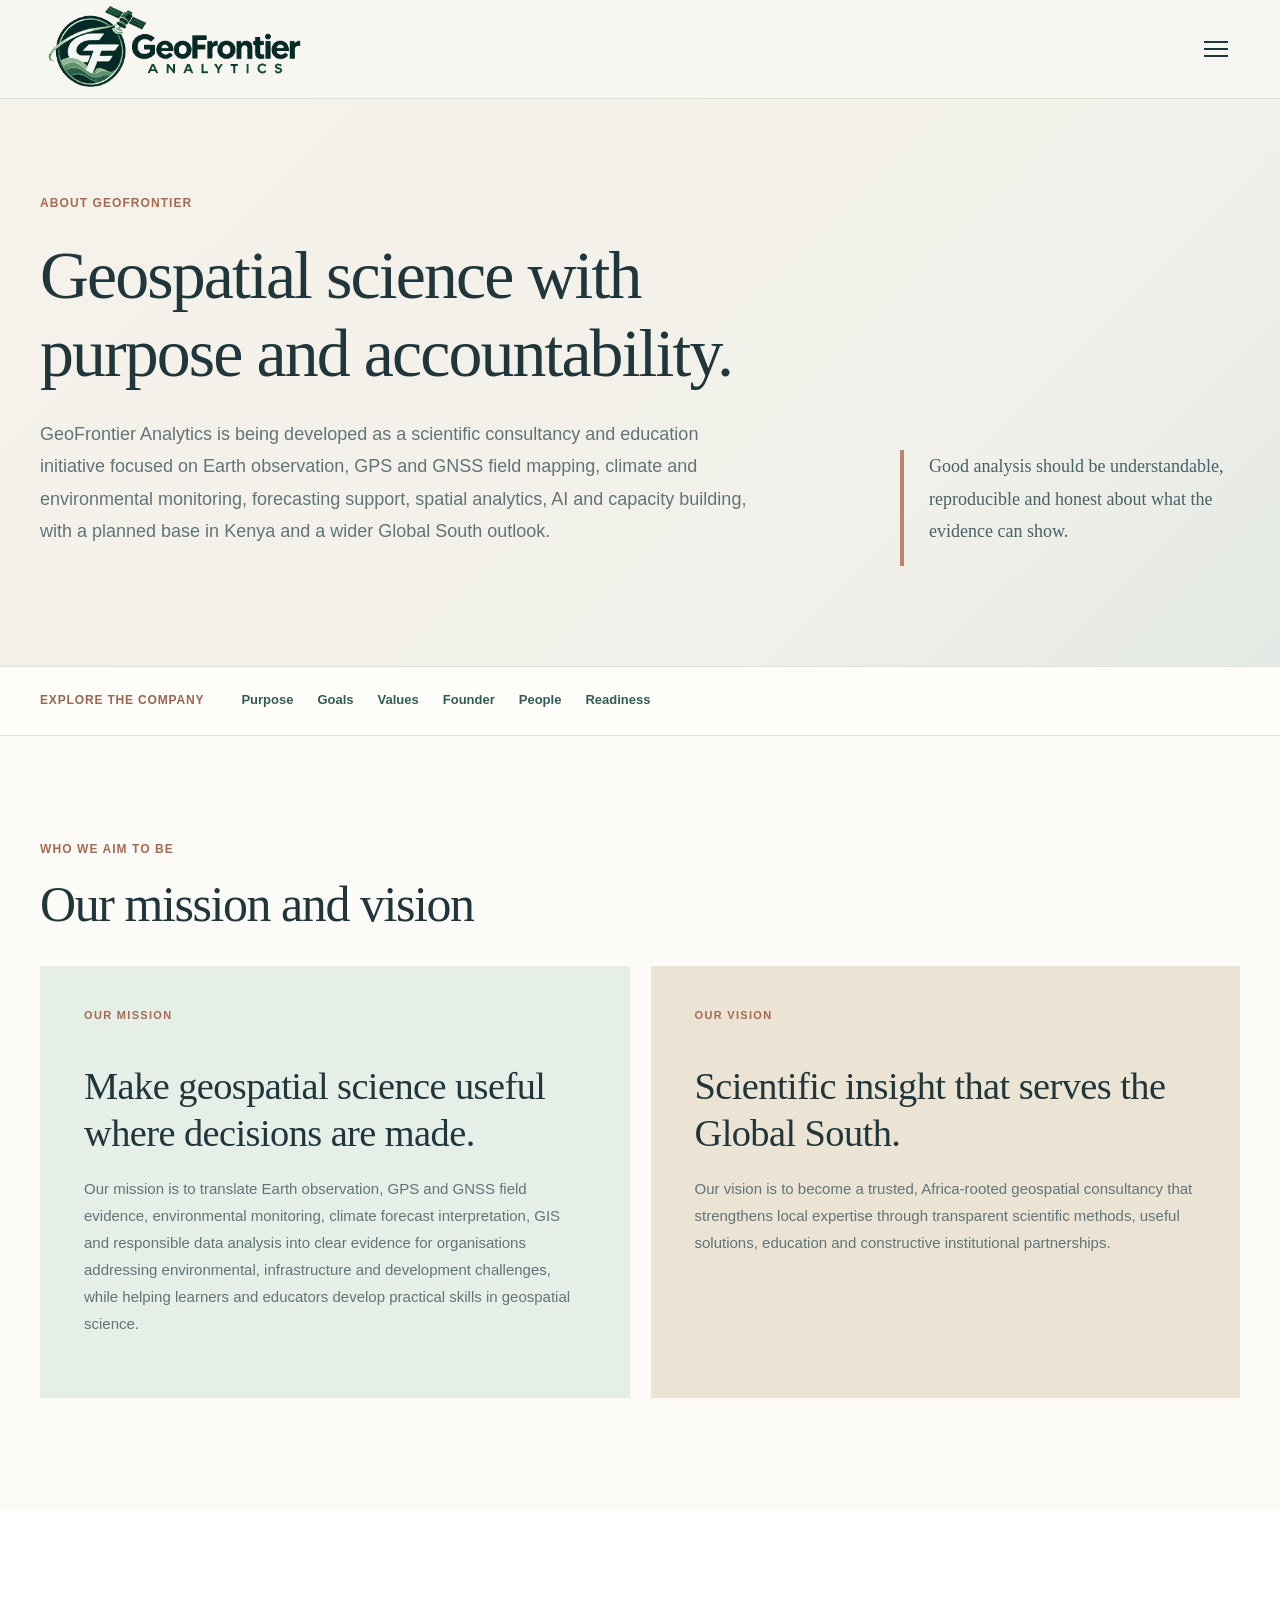
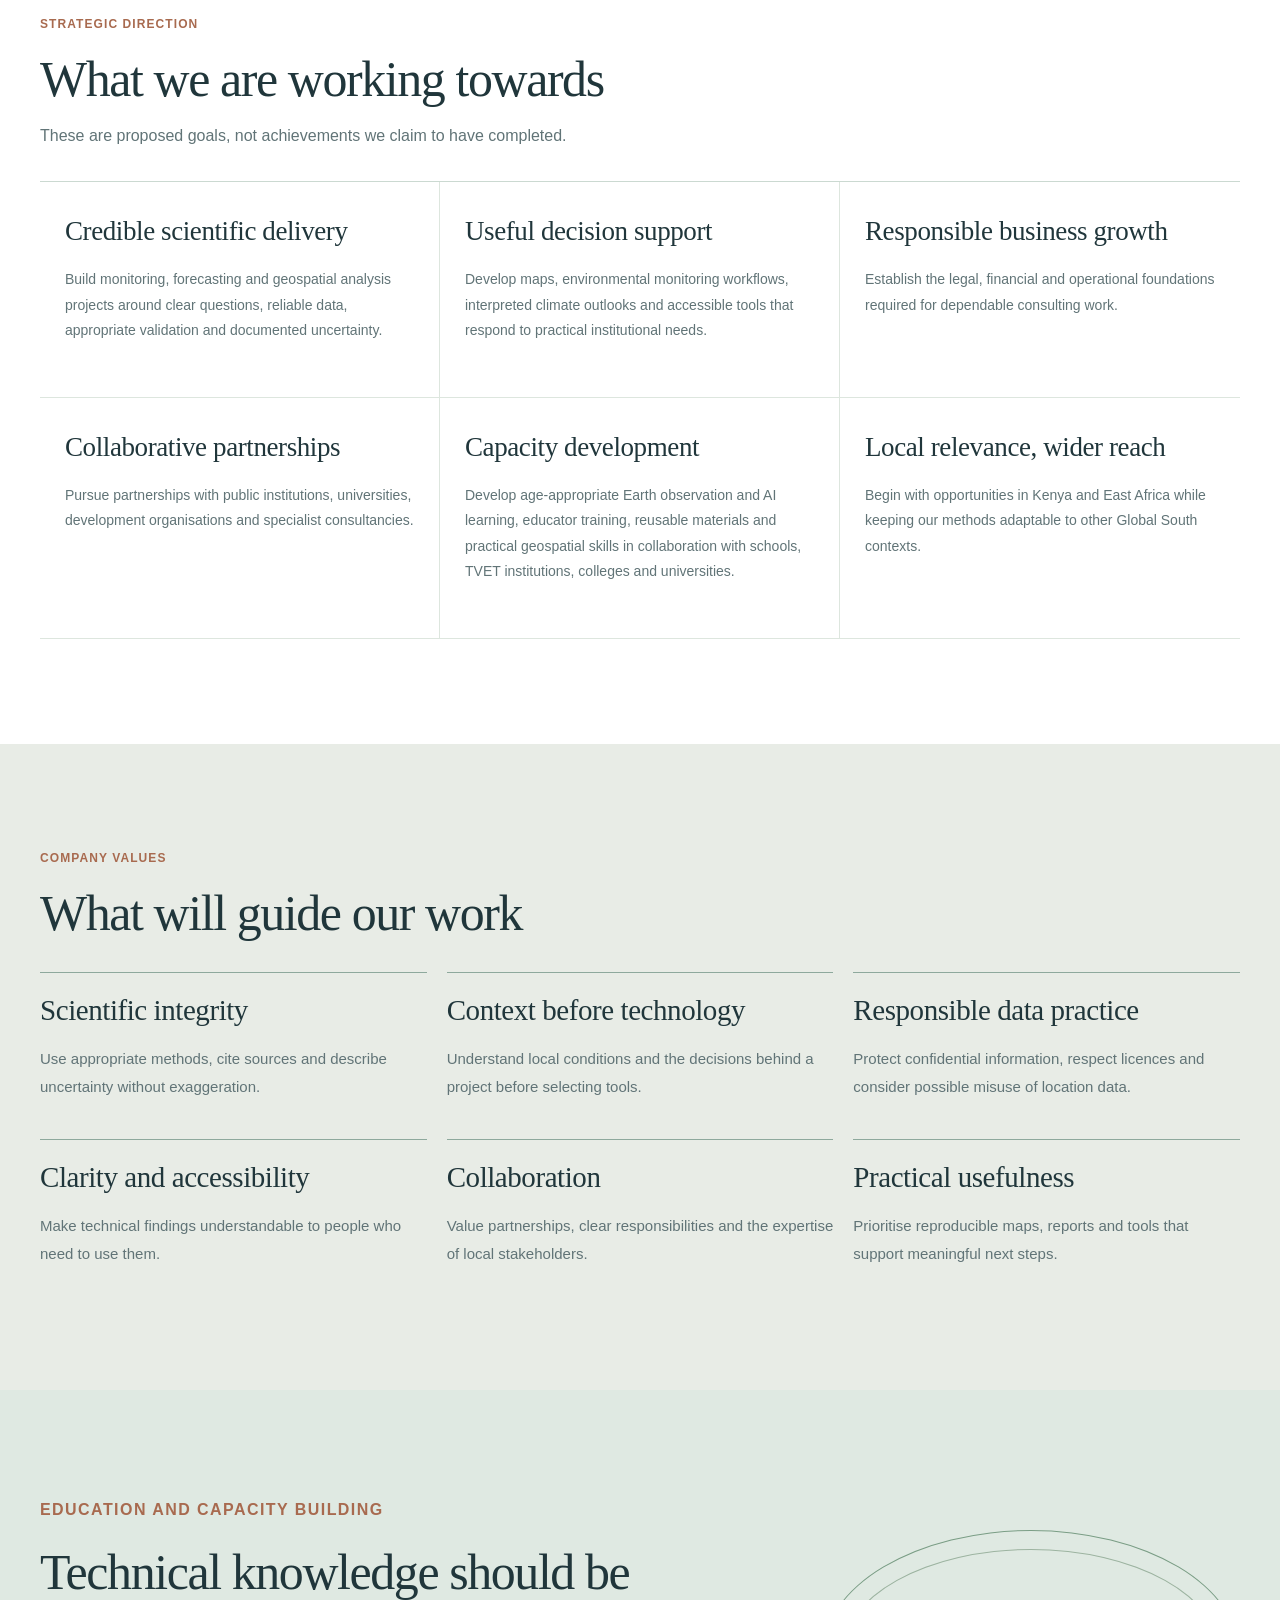
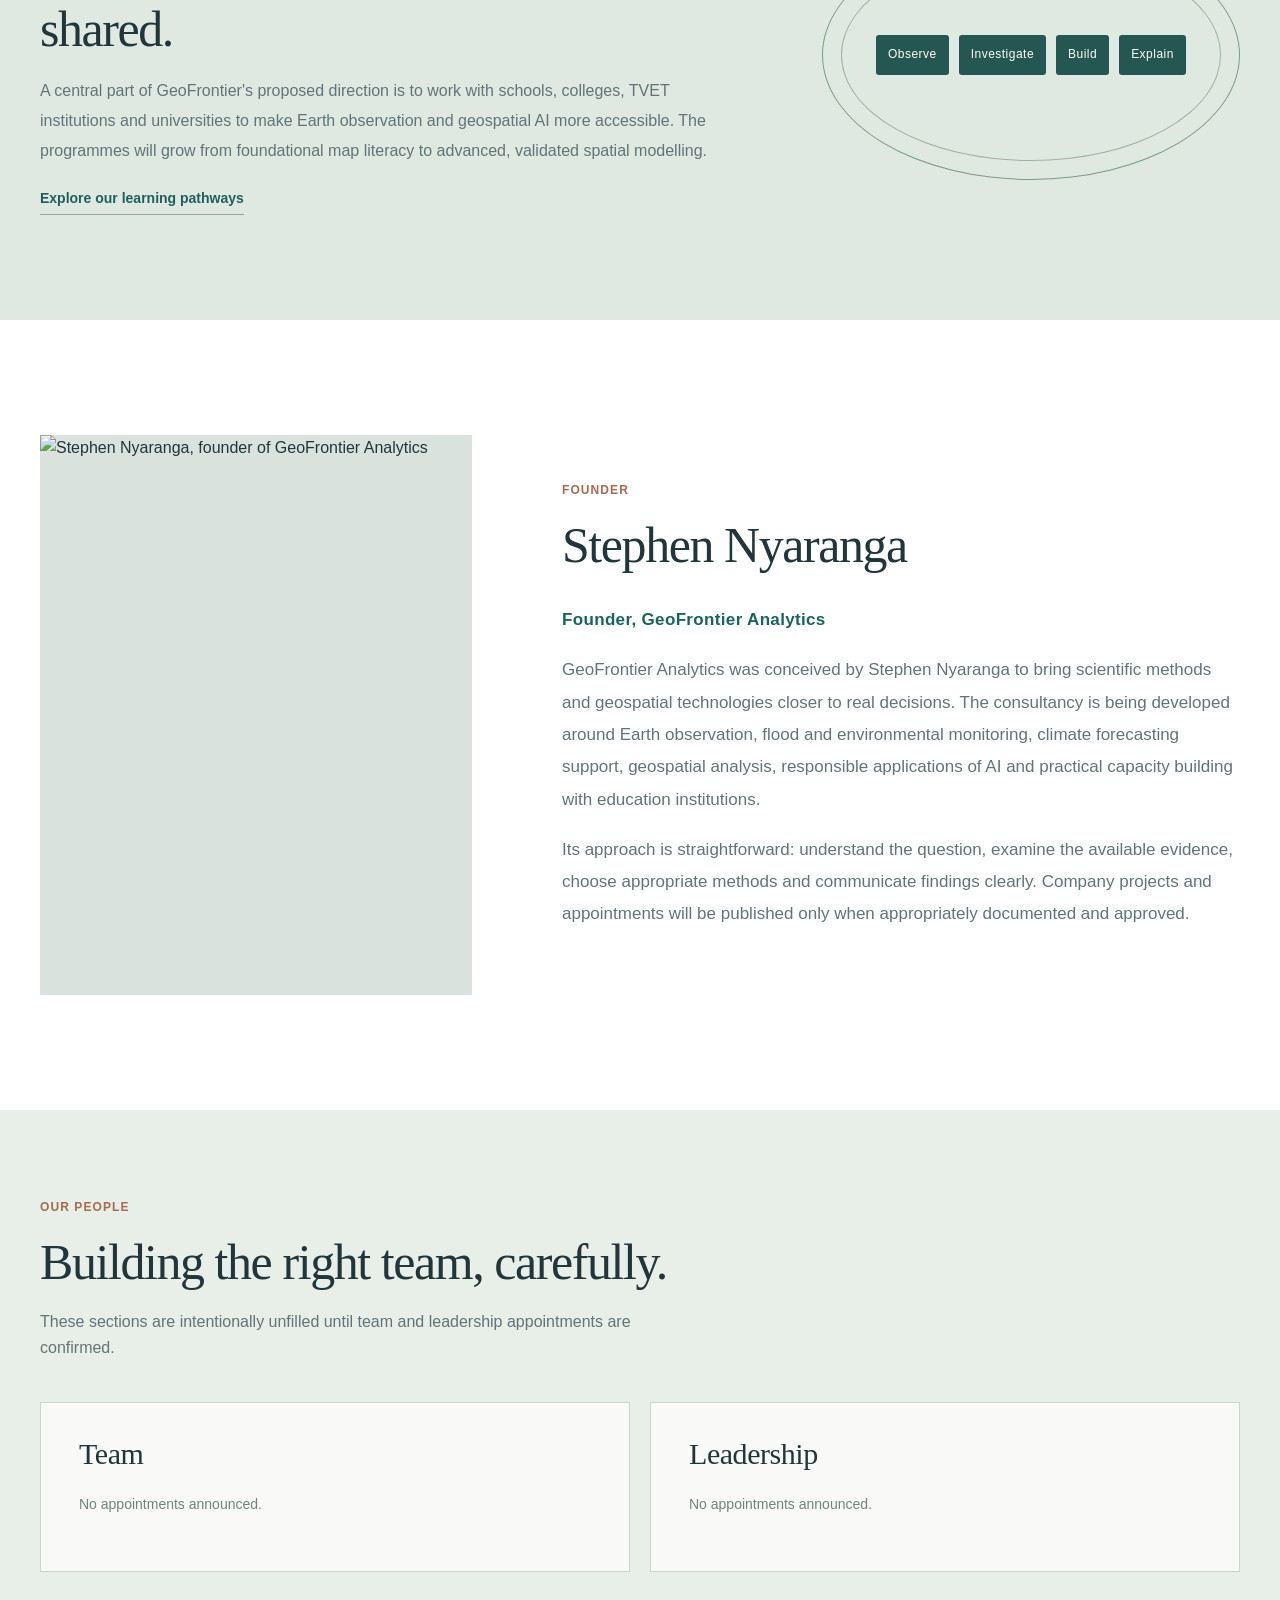
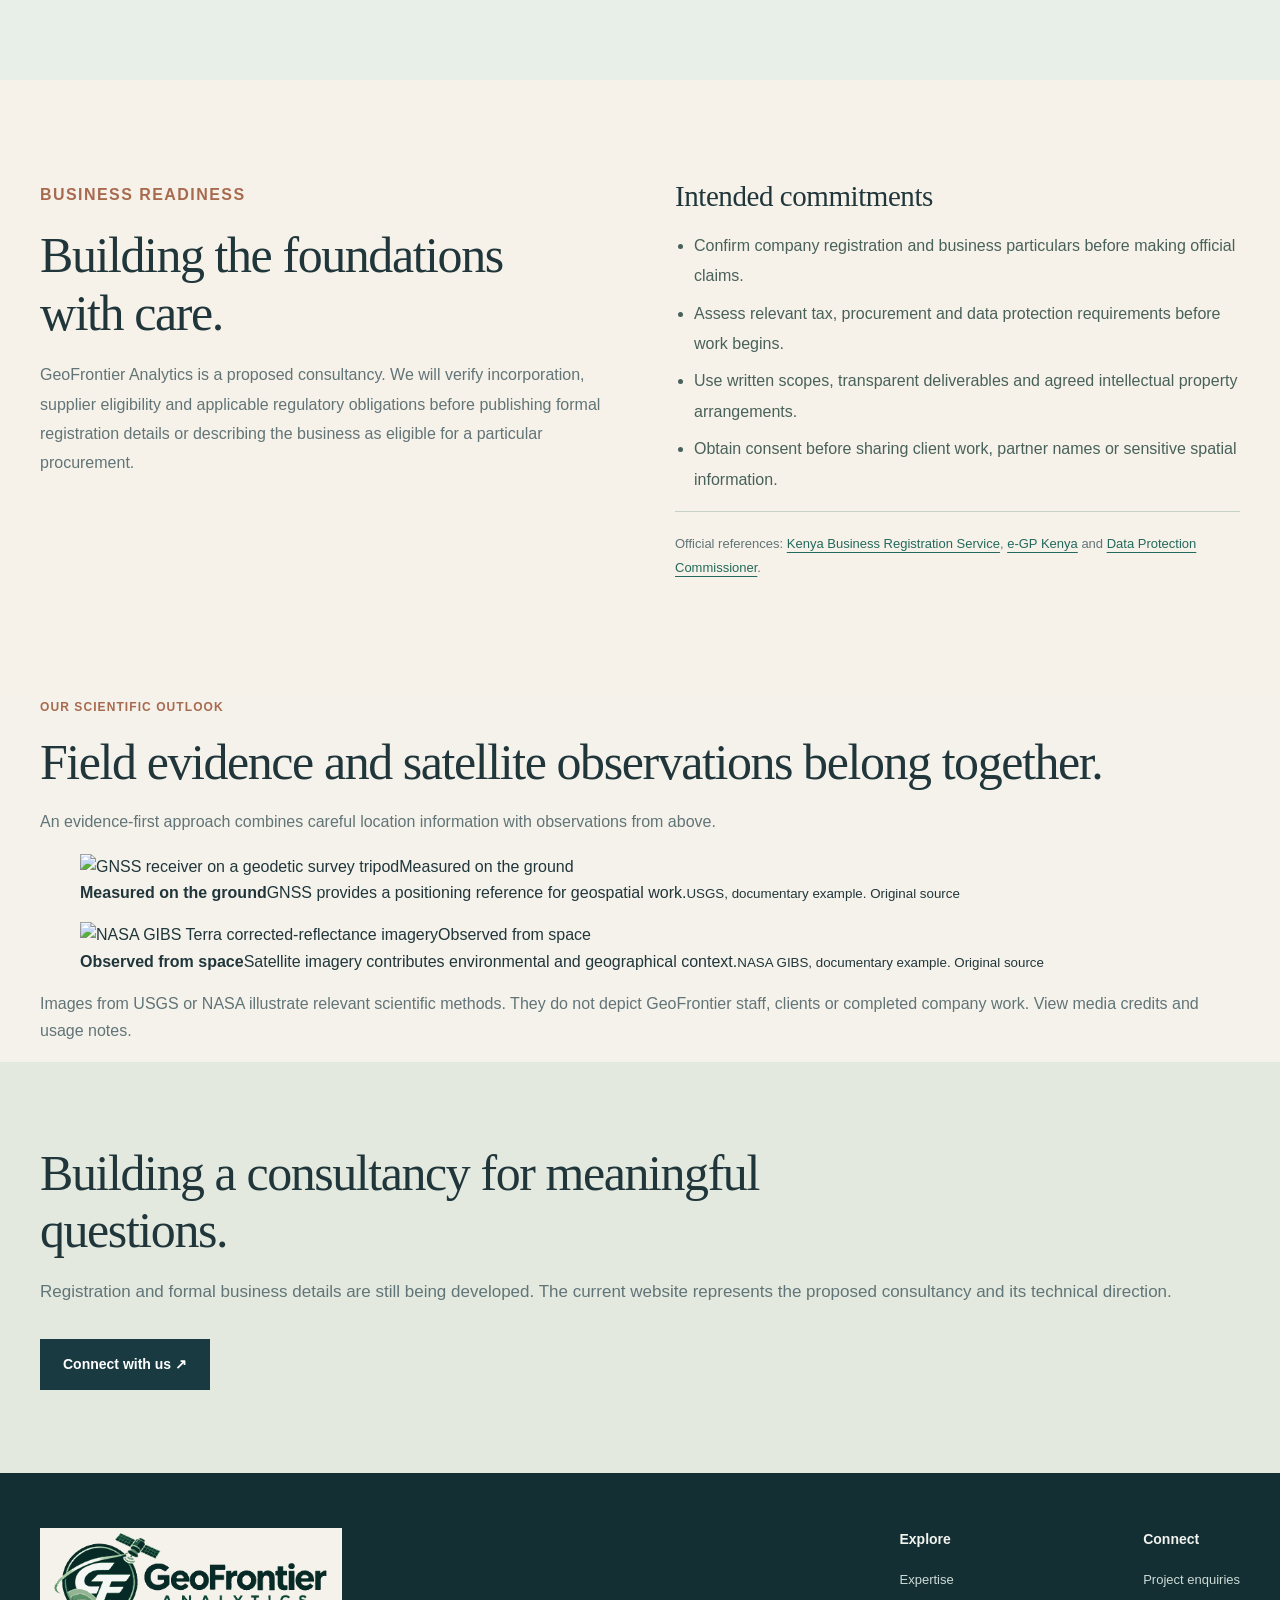
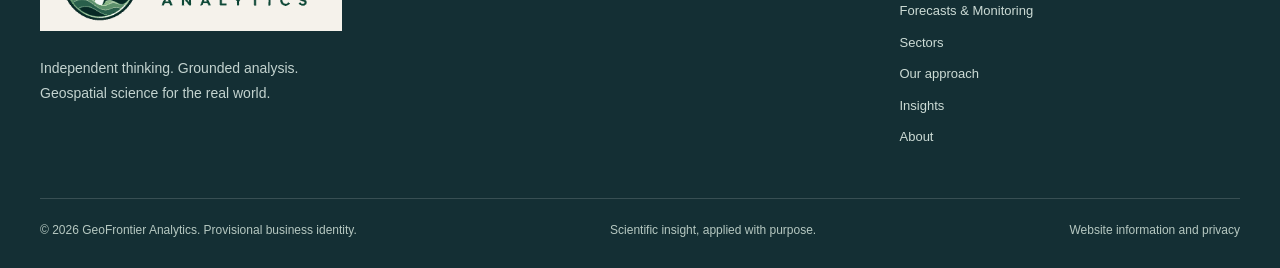
==== commit 03976ccb: "Add documentary satellite and field media near bottom of about.html" ====
--- a/about.html
+++ b/about.html
@@ -2,4 +2,4 @@
 <article><p class="purpose-kicker">Our mission</p><h3>Make geospatial science useful where decisions are made.</h3><p>Our mission is to translate Earth observation, GPS and GNSS field evidence, environmental monitoring, climate forecast interpretation, GIS and responsible data analysis into clear evidence for organisations addressing environmental, infrastructure and development challenges, while helping learners and educators develop practical skills in geospatial science.</p></article>
 <article><p class="purpose-kicker">Our vision</p><h3>Scientific insight that serves the Global South.</h3><p>Our vision is to become a trusted, Africa-rooted geospatial consultancy that strengthens local expertise through transparent scientific methods, useful solutions, education and constructive institutional partnerships.</p></article>
 </div></div></section><section class="objectives-section" id="goals"><div class="shell"><p class="section-label">Strategic direction</p><h2>What we are working towards</h2><p class="objectives-lead">These are proposed goals, not achievements we claim to have completed.</p><div class="objective-grid"><article><h3>Credible scientific delivery</h3><p>Build monitoring, forecasting and geospatial analysis projects around clear questions, reliable data, appropriate validation and documented uncertainty.</p></article><article><h3>Useful decision support</h3><p>Develop maps, environmental monitoring workflows, interpreted climate outlooks and accessible tools that respond to practical institutional needs.</p></article><article><h3>Responsible business growth</h3><p>Establish the legal, financial and operational foundations required for dependable consulting work.</p></article><article><h3>Collaborative partnerships</h3><p>Pursue partnerships with public institutions, universities, development organisations and specialist consultancies.</p></article><article><h3>Capacity development</h3><p>Develop age-appropriate Earth observation and AI learning, educator training, reusable materials and practical geospatial skills in collaboration with schools, TVET institutions, colleges and universities.</p></article><article><h3>Local relevance, wider reach</h3><p>Begin with opportunities in Kenya and East Africa while keeping our methods adaptable to other Global South contexts.</p></article></div></div></section><section class="values-section" id="values"><div class="shell"><p class="section-label">Company values</p><h2>What will guide our work</h2><div class="values-grid expanded-values"><article><h3>Scientific integrity</h3><p>Use appropriate methods, cite sources and describe uncertainty without exaggeration.</p></article><article><h3>Context before technology</h3><p>Understand local conditions and the decisions behind a project before selecting tools.</p></article><article><h3>Responsible data practice</h3><p>Protect confidential information, respect licences and consider possible misuse of location data.</p></article><article><h3>Clarity and accessibility</h3><p>Make technical findings understandable to people who need to use them.</p></article><article><h3>Collaboration</h3><p>Value partnerships, clear responsibilities and the expertise of local stakeholders.</p></article><article><h3>Practical usefulness</h3><p>Prioritise reproducible maps, reports and tools that support meaningful next steps.</p></article></div></div></section><section class="about-education"><div class="shell about-education-grid"><div><p class="section-label">Education and capacity building</p><h2>Technical knowledge should be shared.</h2><p>A central part of GeoFrontier's proposed direction is to work with schools, colleges, TVET institutions and universities to make Earth observation and geospatial AI more accessible. The programmes will grow from foundational map literacy to advanced, validated spatial modelling.</p><a href="education.html" class="inline-link">Explore our learning pathways</a></div><div class="about-education-art" aria-hidden="true"><span>Observe</span><span>Investigate</span><span>Build</span><span>Explain</span></div></div></section><section class="about-story" id="founder"><div class="shell about-grid"><div class="about-photo"><img src="https://stephen-nyaranga.github.io/images/hero-stephen.webp" alt="Stephen Nyaranga, founder of GeoFrontier Analytics" loading="lazy"></div><div><p class="section-label">Founder</p><h2>Stephen Nyaranga</h2><p class="founder-role">Founder, GeoFrontier Analytics</p><p>GeoFrontier Analytics was conceived by Stephen Nyaranga to bring scientific methods and geospatial technologies closer to real decisions. The consultancy is being developed around Earth observation, flood and environmental monitoring, climate forecasting support, geospatial analysis, responsible applications of AI and practical capacity building with education institutions.</p><p>Its approach is straightforward: understand the question, examine the available evidence, choose appropriate methods and communicate findings clearly. Company projects and appointments will be published only when appropriately documented and approved.</p></div></div></section>
-<section class="people-section" id="people"><div class="shell"><div class="people-heading"><p class="section-label">Our people</p><h2>Building the right team, carefully.</h2><p>These sections are intentionally unfilled until team and leadership appointments are confirmed.</p></div><div class="people-grid"><div class="people-placeholder"><h3>Team</h3><p>No appointments announced.</p></div><div class="people-placeholder"><h3>Leadership</h3><p>No appointments announced.</p></div></div></div></section><section class="responsibility-section" id="readiness"><div class="shell readiness-grid"><div><p class="section-label">Business readiness</p><h2>Building the foundations with care.</h2><p>GeoFrontier Analytics is a proposed consultancy. We will verify incorporation, supplier eligibility and applicable regulatory obligations before publishing formal registration details or describing the business as eligible for a particular procurement.</p></div><div><h3>Intended commitments</h3><ul><li>Confirm company registration and business particulars before making official claims.</li><li>Assess relevant tax, procurement and data protection requirements before work begins.</li><li>Use written scopes, transparent deliverables and agreed intellectual property arrangements.</li><li>Obtain consent before sharing client work, partner names or sensitive spatial information.</li></ul><p class="small-source">Official references: <a href="https://brs.go.ke/companies-registry/" target="_blank" rel="noopener">Kenya Business Registration Service</a>, <a href="https://egpkenya.go.ke/" target="_blank" rel="noopener">e-GP Kenya</a> and <a href="https://www.odpc.go.ke/" target="_blank" rel="noopener">Data Protection Commissioner</a>.</p></div></div></section><section class="inline-cta"><div class="shell"><h2>Building a consultancy for meaningful questions.</h2><p>Registration and formal business details are still being developed. The current website represents the proposed consultancy and its technical direction.</p><a href="contact.html" class="btn btn-dark">Connect with us ↗</a></div></section></main><footer class="site-footer"><div class="shell"><div class="footer-upper"><div class="footer-brand"><a href="index.html"><img src="assets/geofrontier-orbital-logo.png?v=5" alt="GeoFrontier Analytics" width="270" height="90" decoding="async"></a><p>Independent thinking. Grounded analysis.<br>Geospatial science for the real world.</p></div><div class="footer-columns"><div><strong>Explore</strong><a href="services.html">Expertise</a><a href="monitoring.html">Forecasts &amp; Monitoring</a><a href="sectors.html">Sectors</a><a href="approach.html">Our approach</a><a href="insights.html">Insights</a><a href="about.html">About</a></div><div><strong>Connect</strong><a href="contact.html">Project enquiries</a></div></div></div><div class="footer-bottom"><span>© <span data-year>2026</span> GeoFrontier Analytics. Provisional business identity.</span><span>Scientific insight, applied with purpose.</span><a class="footer-privacy" href="privacy.html">Website information and privacy</a></div></div></footer></body></html>+<section class="people-section" id="people"><div class="shell"><div class="people-heading"><p class="section-label">Our people</p><h2>Building the right team, carefully.</h2><p>These sections are intentionally unfilled until team and leadership appointments are confirmed.</p></div><div class="people-grid"><div class="people-placeholder"><h3>Team</h3><p>No appointments announced.</p></div><div class="people-placeholder"><h3>Leadership</h3><p>No appointments announced.</p></div></div></div></section><section class="responsibility-section" id="readiness"><div class="shell readiness-grid"><div><p class="section-label">Business readiness</p><h2>Building the foundations with care.</h2><p>GeoFrontier Analytics is a proposed consultancy. We will verify incorporation, supplier eligibility and applicable regulatory obligations before publishing formal registration details or describing the business as eligible for a particular procurement.</p></div><div><h3>Intended commitments</h3><ul><li>Confirm company registration and business particulars before making official claims.</li><li>Assess relevant tax, procurement and data protection requirements before work begins.</li><li>Use written scopes, transparent deliverables and agreed intellectual property arrangements.</li><li>Obtain consent before sharing client work, partner names or sensitive spatial information.</li></ul><p class="small-source">Official references: <a href="https://brs.go.ke/companies-registry/" target="_blank" rel="noopener">Kenya Business Registration Service</a>, <a href="https://egpkenya.go.ke/" target="_blank" rel="noopener">e-GP Kenya</a> and <a href="https://www.odpc.go.ke/" target="_blank" rel="noopener">Data Protection Commissioner</a>.</p></div></div></section><section class="visual-evidence" id="scientific-media"><div class="shell"><div class="visual-evidence-head"><div><p class="section-label">Our scientific outlook</p><h2>Field evidence and satellite observations belong together.</h2></div><p>An evidence-first approach combines careful location information with observations from above.</p></div><div class="source-visual-grid"><figure class="source-visual-card"><div class="source-media"><img src="https://d9-wret.s3.us-west-2.amazonaws.com/assets/palladium/production/s3fs-public/media/images/20221102_113357.jpg" alt="GNSS receiver on a geodetic survey tripod" loading="lazy" decoding="async"><span class="source-media-tag">Measured on the ground</span></div><figcaption><strong>Measured on the ground</strong><span>GNSS provides a positioning reference for geospatial work.</span><small>USGS, documentary example. <a href="https://www.usgs.gov/media/images/gnss-receiver-monitoring-land-motion" target="_blank" rel="noopener noreferrer">Original source</a></small></figcaption></figure><figure class="source-visual-card"><div class="source-media"><img src="https://raw.githubusercontent.com/nasa-gibs/gibs-web-examples/main/examples/cesium/gibs-layers/images/terra_corrected_reflectance.png" alt="NASA GIBS Terra corrected-reflectance imagery" loading="lazy" decoding="async"><span class="source-media-tag">Observed from space</span></div><figcaption><strong>Observed from space</strong><span>Satellite imagery contributes environmental and geographical context.</span><small>NASA GIBS, documentary example. <a href="https://github.com/nasa-gibs/gibs-web-examples" target="_blank" rel="noopener noreferrer">Original source</a></small></figcaption></figure></div><p class="visual-evidence-note">Images from USGS or NASA illustrate relevant scientific methods. They do not depict GeoFrontier staff, clients or completed company work. <a href="media-credits.html">View media credits and usage notes</a>.</p></div></section><section class="inline-cta"><div class="shell"><h2>Building a consultancy for meaningful questions.</h2><p>Registration and formal business details are still being developed. The current website represents the proposed consultancy and its technical direction.</p><a href="contact.html" class="btn btn-dark">Connect with us ↗</a></div></section></main><footer class="site-footer"><div class="shell"><div class="footer-upper"><div class="footer-brand"><a href="index.html"><img src="assets/geofrontier-orbital-logo.png?v=5" alt="GeoFrontier Analytics" width="270" height="90" decoding="async"></a><p>Independent thinking. Grounded analysis.<br>Geospatial science for the real world.</p></div><div class="footer-columns"><div><strong>Explore</strong><a href="services.html">Expertise</a><a href="monitoring.html">Forecasts &amp; Monitoring</a><a href="sectors.html">Sectors</a><a href="approach.html">Our approach</a><a href="insights.html">Insights</a><a href="about.html">About</a></div><div><strong>Connect</strong><a href="contact.html">Project enquiries</a></div></div></div><div class="footer-bottom"><span>© <span data-year>2026</span> GeoFrontier Analytics. Provisional business identity.</span><span>Scientific insight, applied with purpose.</span><a class="footer-privacy" href="privacy.html">Website information and privacy</a></div></div></footer></body></html>
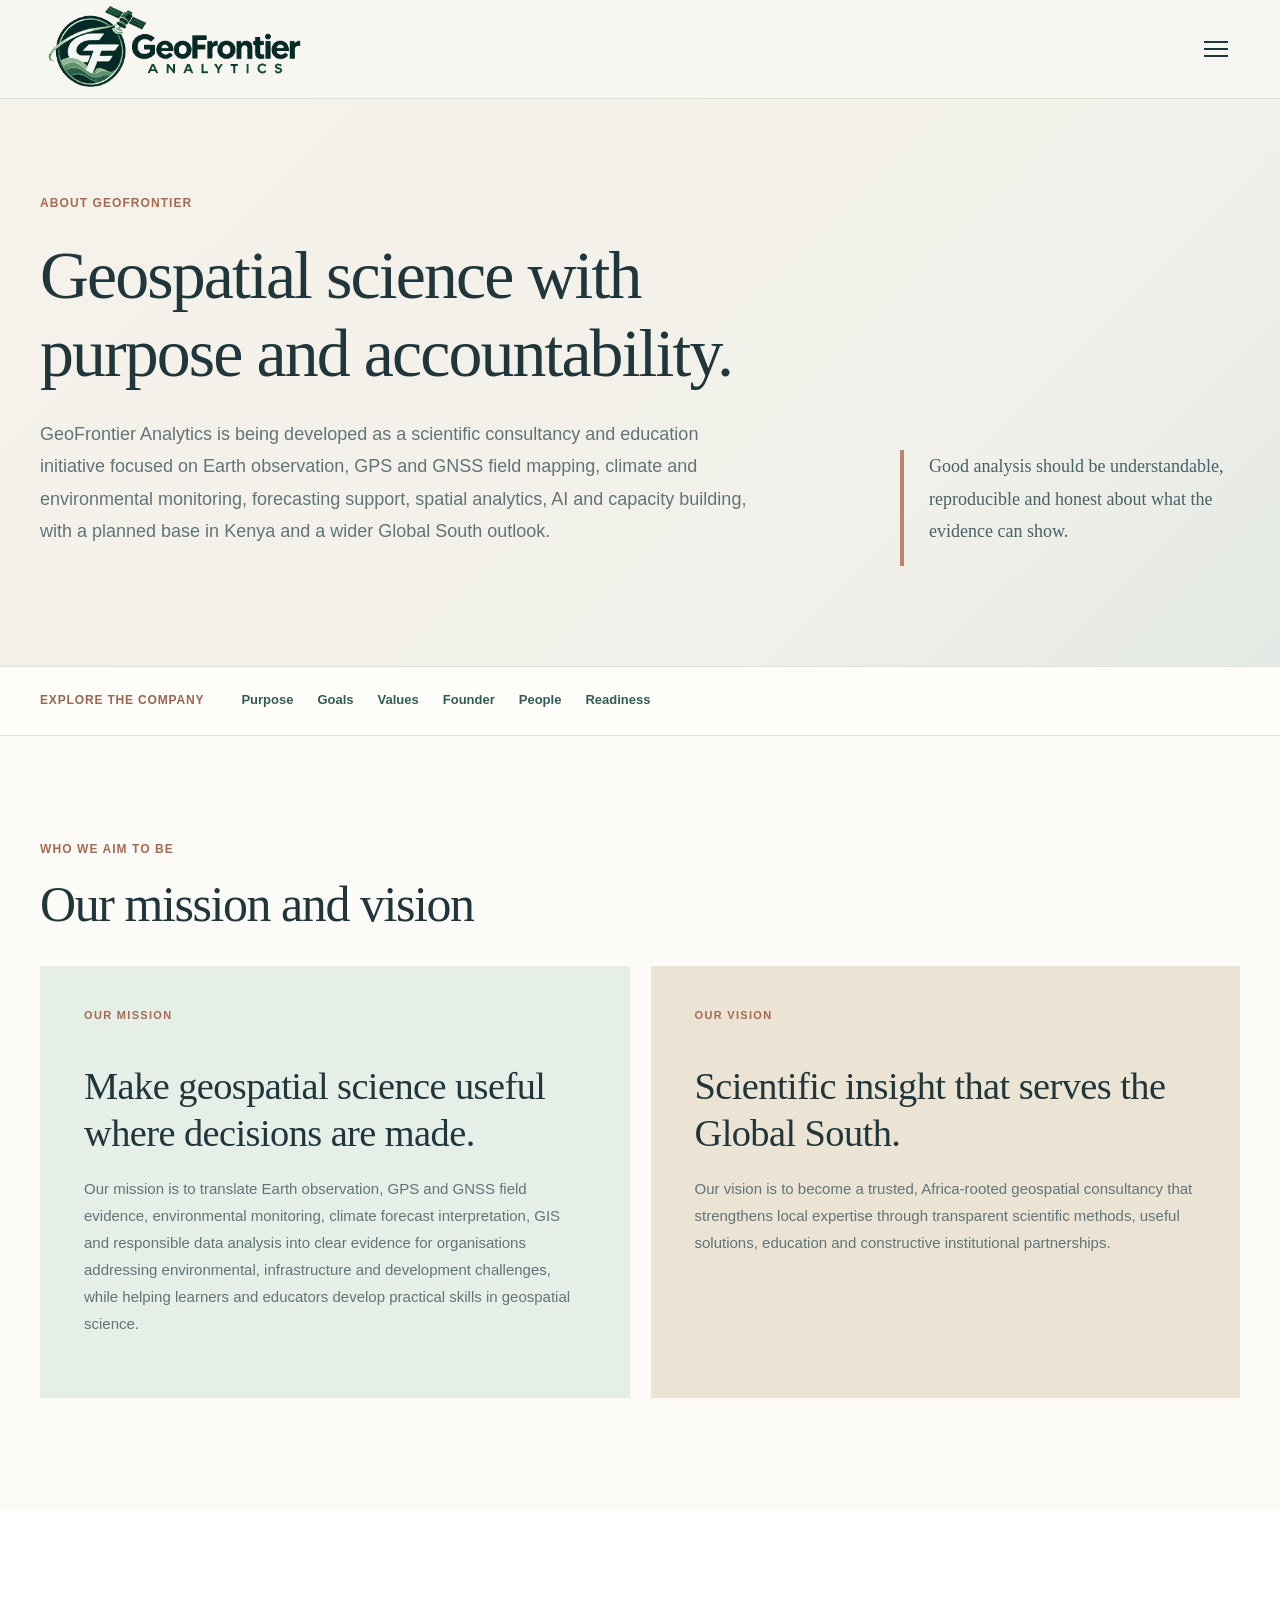
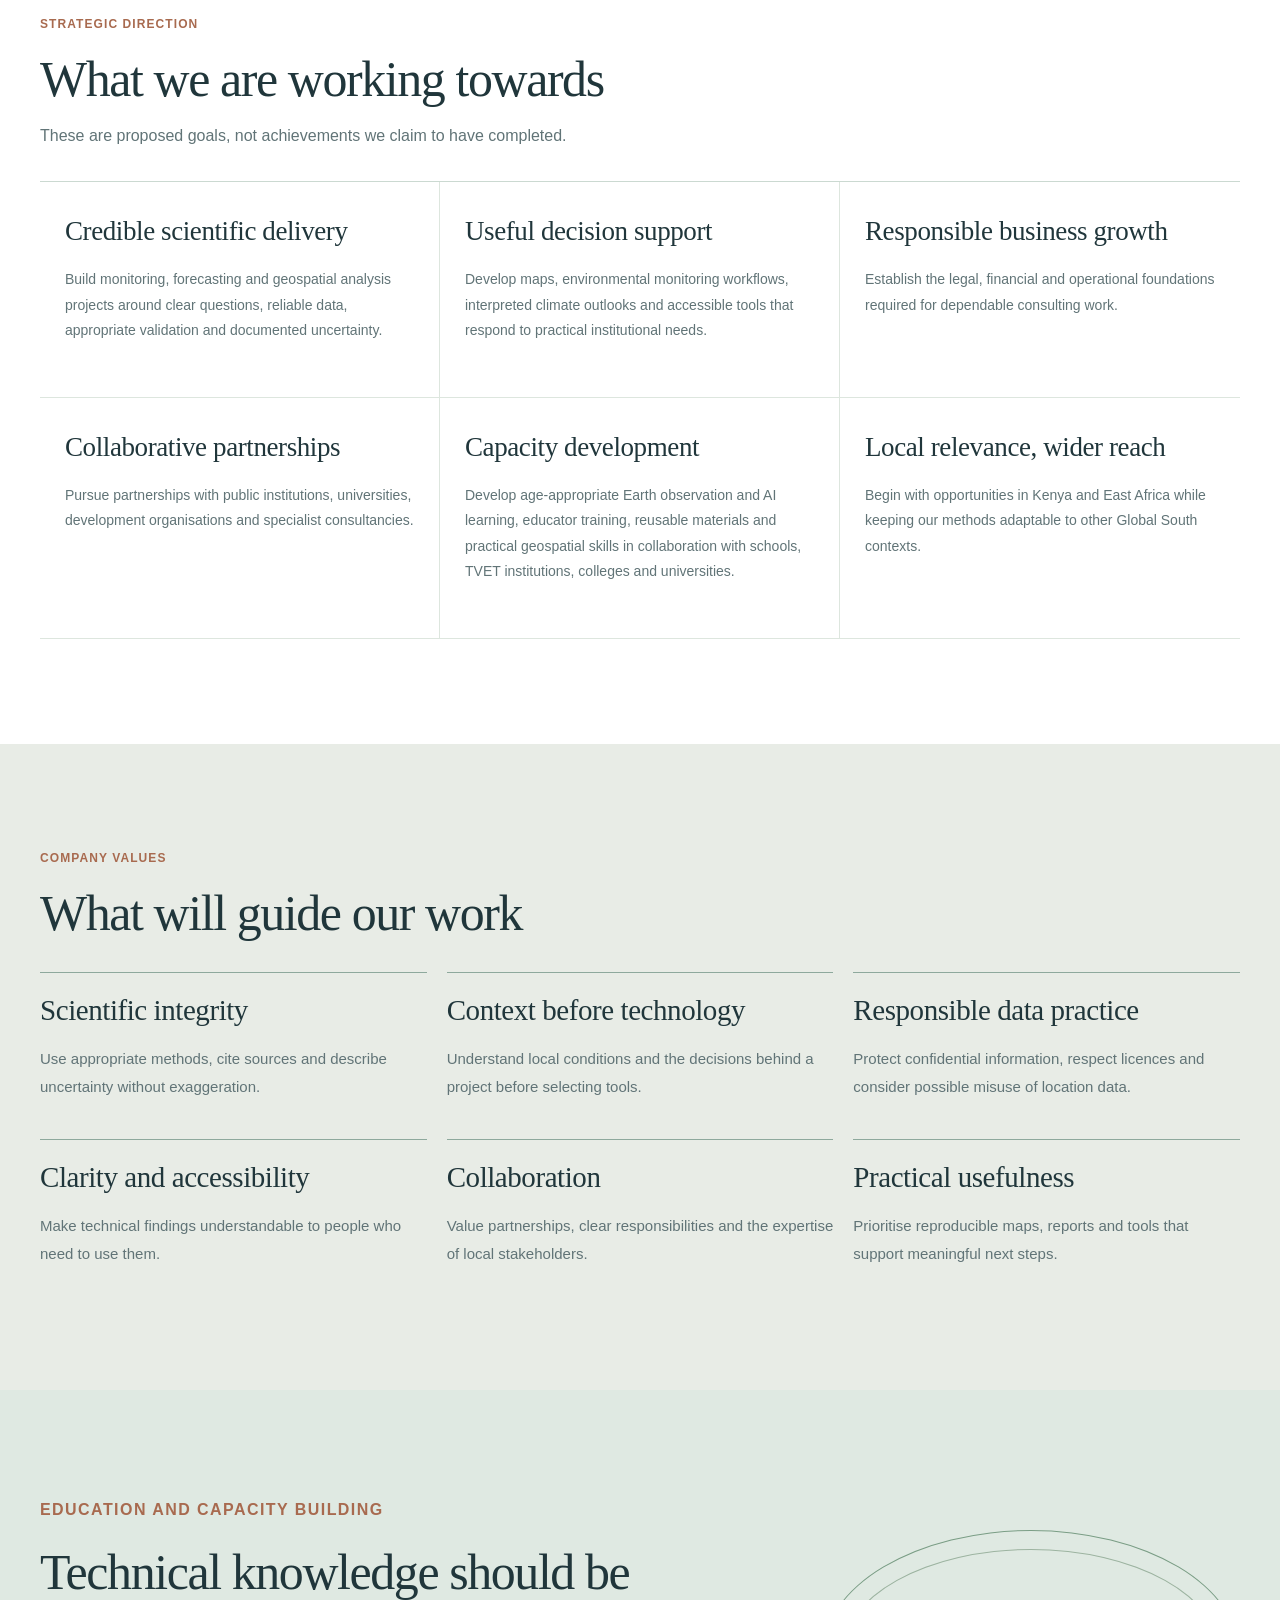
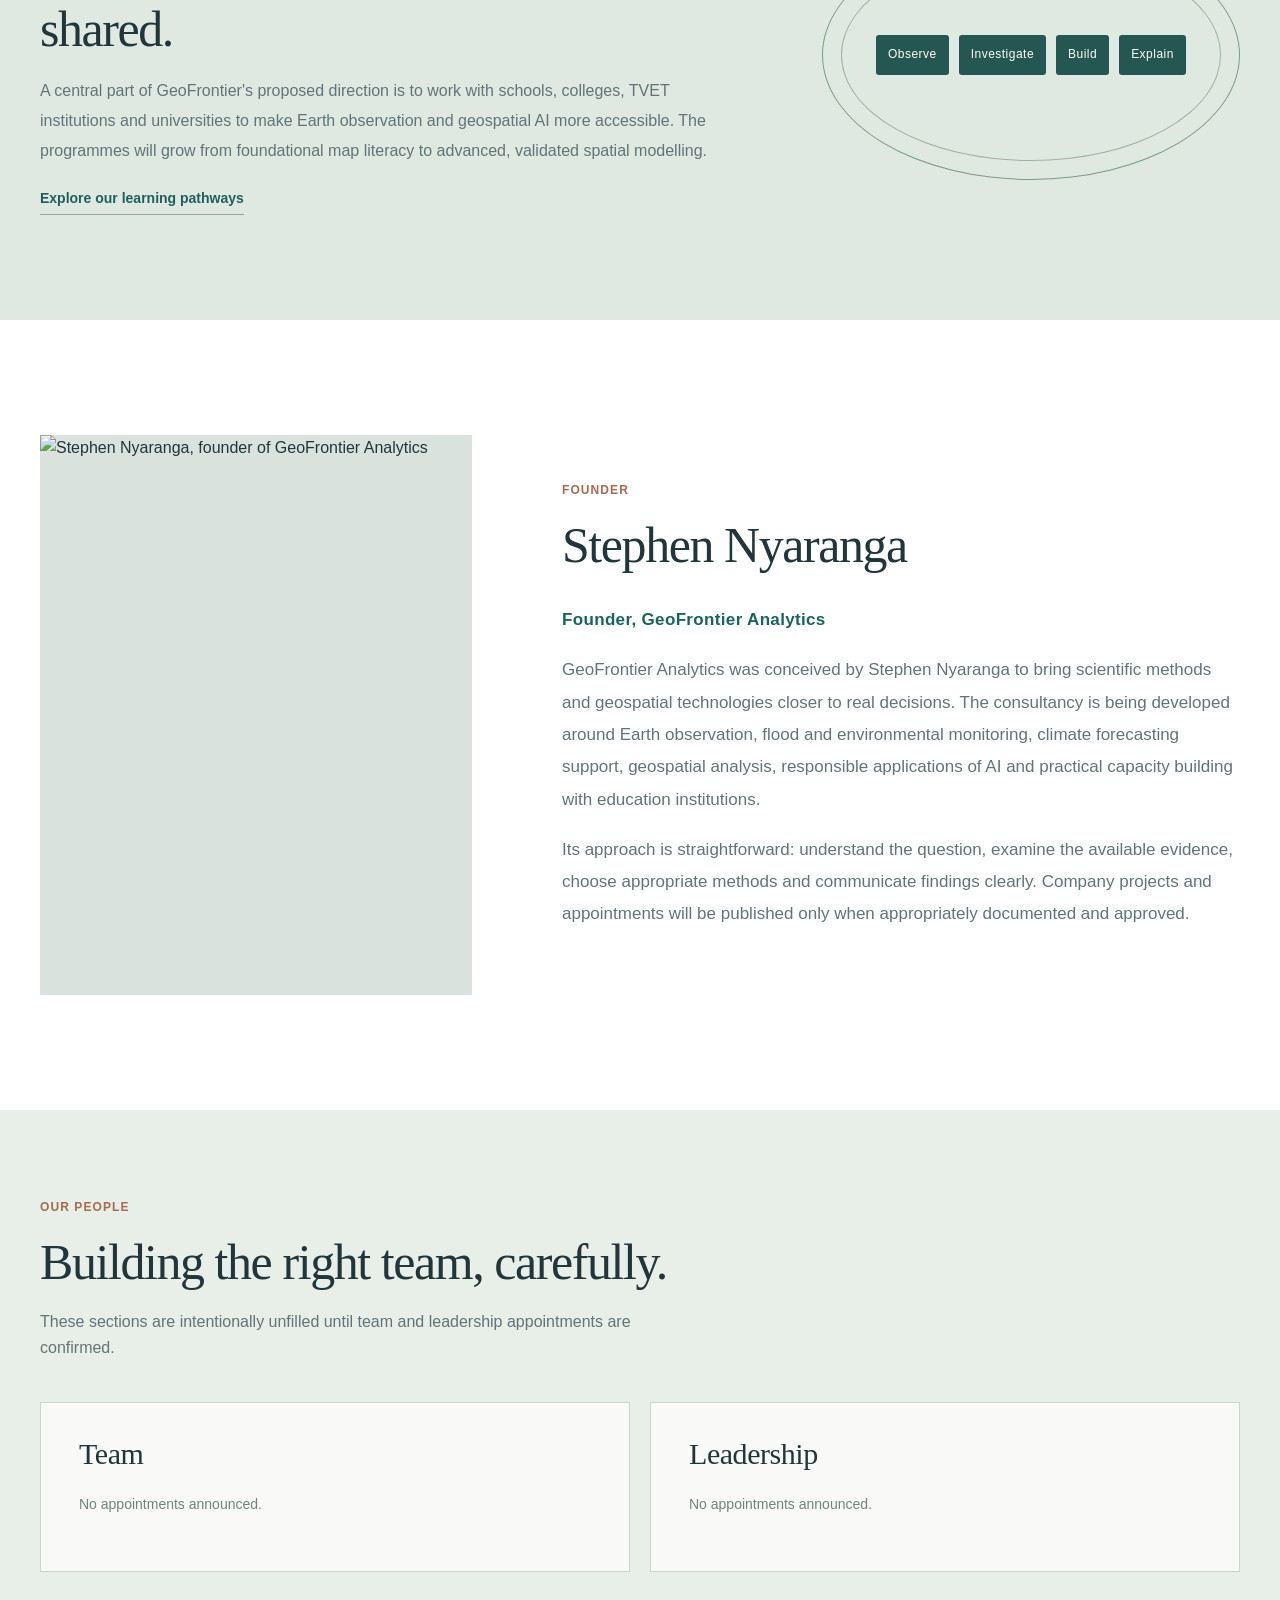
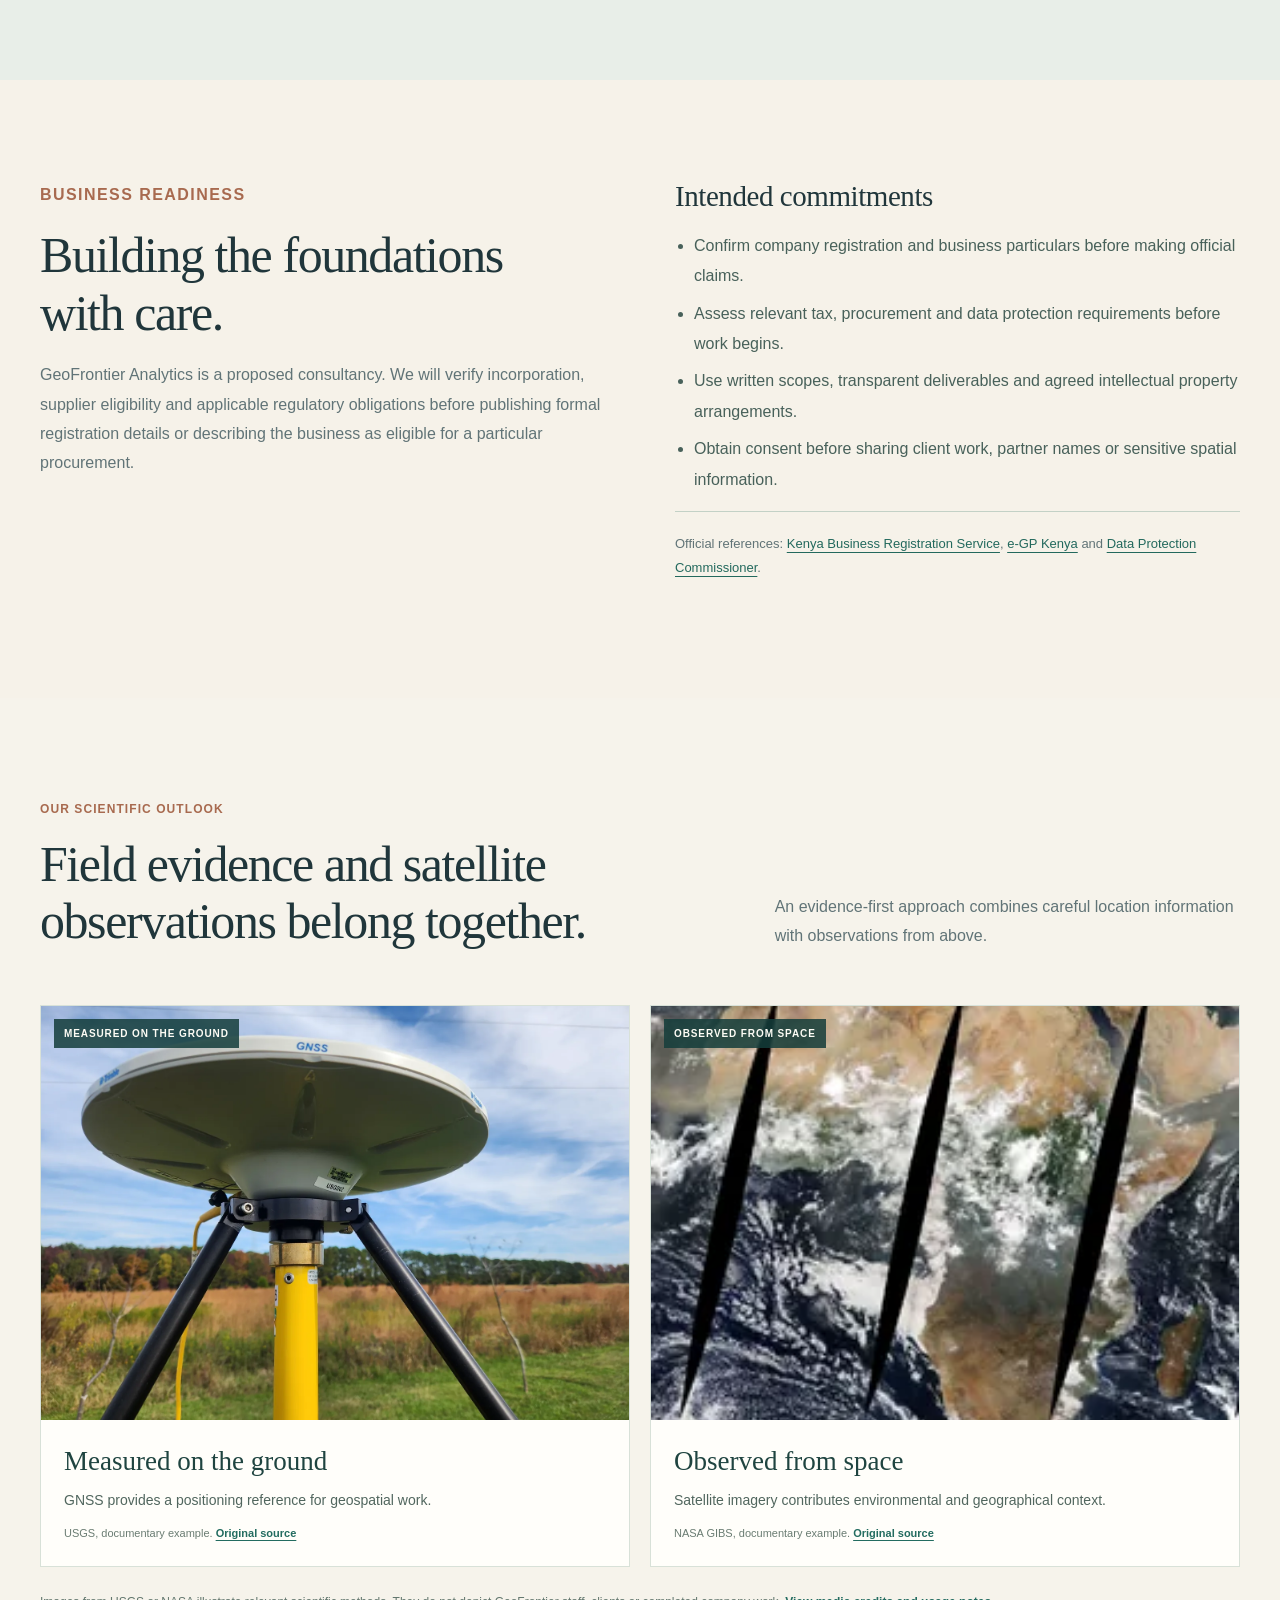
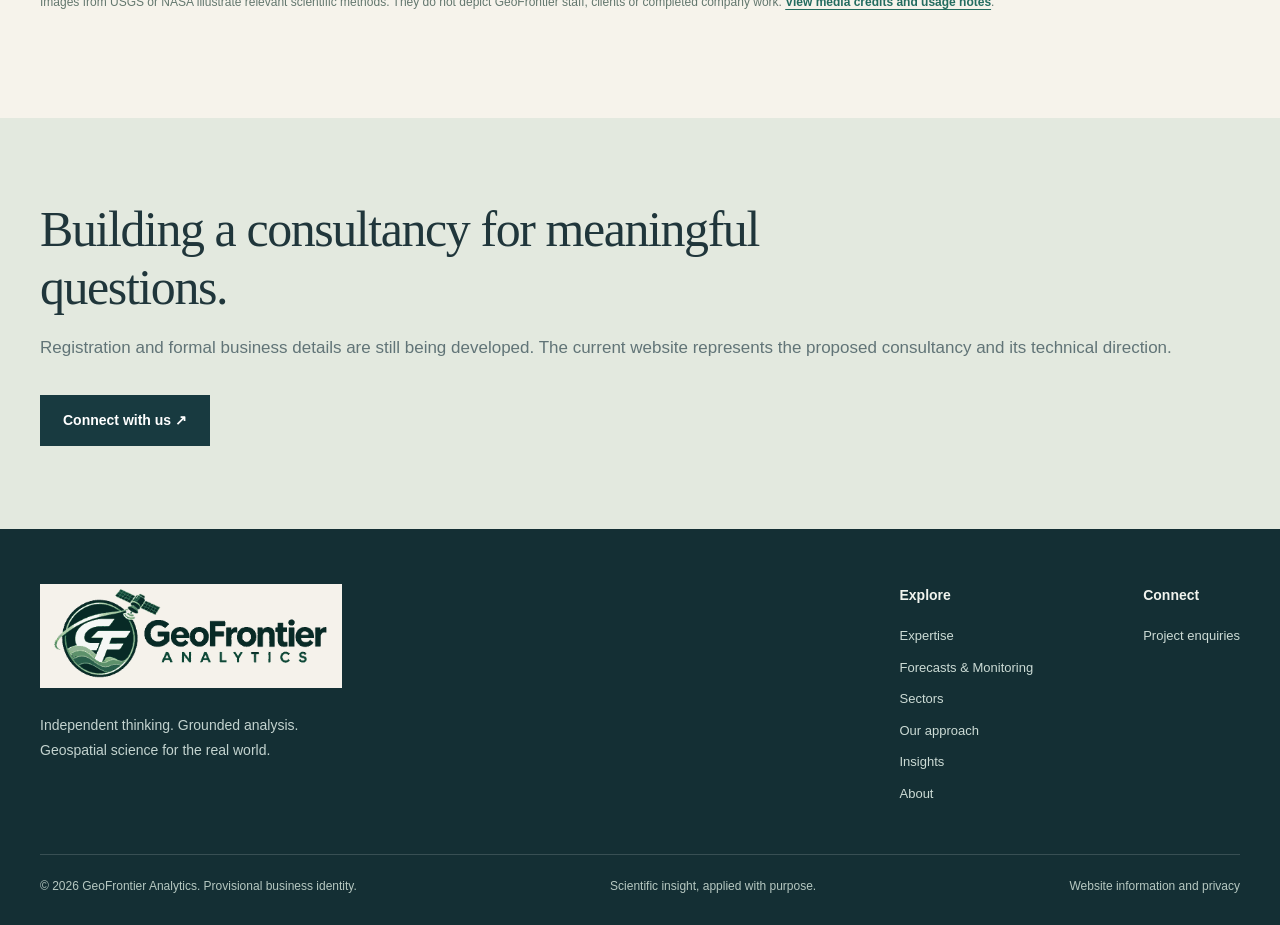
==== commit 153c38f4: "Cache credited NASA and USGS media for local website delivery" ====
--- a/about.html
+++ b/about.html
@@ -2,4 +2,4 @@
 <article><p class="purpose-kicker">Our mission</p><h3>Make geospatial science useful where decisions are made.</h3><p>Our mission is to translate Earth observation, GPS and GNSS field evidence, environmental monitoring, climate forecast interpretation, GIS and responsible data analysis into clear evidence for organisations addressing environmental, infrastructure and development challenges, while helping learners and educators develop practical skills in geospatial science.</p></article>
 <article><p class="purpose-kicker">Our vision</p><h3>Scientific insight that serves the Global South.</h3><p>Our vision is to become a trusted, Africa-rooted geospatial consultancy that strengthens local expertise through transparent scientific methods, useful solutions, education and constructive institutional partnerships.</p></article>
 </div></div></section><section class="objectives-section" id="goals"><div class="shell"><p class="section-label">Strategic direction</p><h2>What we are working towards</h2><p class="objectives-lead">These are proposed goals, not achievements we claim to have completed.</p><div class="objective-grid"><article><h3>Credible scientific delivery</h3><p>Build monitoring, forecasting and geospatial analysis projects around clear questions, reliable data, appropriate validation and documented uncertainty.</p></article><article><h3>Useful decision support</h3><p>Develop maps, environmental monitoring workflows, interpreted climate outlooks and accessible tools that respond to practical institutional needs.</p></article><article><h3>Responsible business growth</h3><p>Establish the legal, financial and operational foundations required for dependable consulting work.</p></article><article><h3>Collaborative partnerships</h3><p>Pursue partnerships with public institutions, universities, development organisations and specialist consultancies.</p></article><article><h3>Capacity development</h3><p>Develop age-appropriate Earth observation and AI learning, educator training, reusable materials and practical geospatial skills in collaboration with schools, TVET institutions, colleges and universities.</p></article><article><h3>Local relevance, wider reach</h3><p>Begin with opportunities in Kenya and East Africa while keeping our methods adaptable to other Global South contexts.</p></article></div></div></section><section class="values-section" id="values"><div class="shell"><p class="section-label">Company values</p><h2>What will guide our work</h2><div class="values-grid expanded-values"><article><h3>Scientific integrity</h3><p>Use appropriate methods, cite sources and describe uncertainty without exaggeration.</p></article><article><h3>Context before technology</h3><p>Understand local conditions and the decisions behind a project before selecting tools.</p></article><article><h3>Responsible data practice</h3><p>Protect confidential information, respect licences and consider possible misuse of location data.</p></article><article><h3>Clarity and accessibility</h3><p>Make technical findings understandable to people who need to use them.</p></article><article><h3>Collaboration</h3><p>Value partnerships, clear responsibilities and the expertise of local stakeholders.</p></article><article><h3>Practical usefulness</h3><p>Prioritise reproducible maps, reports and tools that support meaningful next steps.</p></article></div></div></section><section class="about-education"><div class="shell about-education-grid"><div><p class="section-label">Education and capacity building</p><h2>Technical knowledge should be shared.</h2><p>A central part of GeoFrontier's proposed direction is to work with schools, colleges, TVET institutions and universities to make Earth observation and geospatial AI more accessible. The programmes will grow from foundational map literacy to advanced, validated spatial modelling.</p><a href="education.html" class="inline-link">Explore our learning pathways</a></div><div class="about-education-art" aria-hidden="true"><span>Observe</span><span>Investigate</span><span>Build</span><span>Explain</span></div></div></section><section class="about-story" id="founder"><div class="shell about-grid"><div class="about-photo"><img src="https://stephen-nyaranga.github.io/images/hero-stephen.webp" alt="Stephen Nyaranga, founder of GeoFrontier Analytics" loading="lazy"></div><div><p class="section-label">Founder</p><h2>Stephen Nyaranga</h2><p class="founder-role">Founder, GeoFrontier Analytics</p><p>GeoFrontier Analytics was conceived by Stephen Nyaranga to bring scientific methods and geospatial technologies closer to real decisions. The consultancy is being developed around Earth observation, flood and environmental monitoring, climate forecasting support, geospatial analysis, responsible applications of AI and practical capacity building with education institutions.</p><p>Its approach is straightforward: understand the question, examine the available evidence, choose appropriate methods and communicate findings clearly. Company projects and appointments will be published only when appropriately documented and approved.</p></div></div></section>
-<section class="people-section" id="people"><div class="shell"><div class="people-heading"><p class="section-label">Our people</p><h2>Building the right team, carefully.</h2><p>These sections are intentionally unfilled until team and leadership appointments are confirmed.</p></div><div class="people-grid"><div class="people-placeholder"><h3>Team</h3><p>No appointments announced.</p></div><div class="people-placeholder"><h3>Leadership</h3><p>No appointments announced.</p></div></div></div></section><section class="responsibility-section" id="readiness"><div class="shell readiness-grid"><div><p class="section-label">Business readiness</p><h2>Building the foundations with care.</h2><p>GeoFrontier Analytics is a proposed consultancy. We will verify incorporation, supplier eligibility and applicable regulatory obligations before publishing formal registration details or describing the business as eligible for a particular procurement.</p></div><div><h3>Intended commitments</h3><ul><li>Confirm company registration and business particulars before making official claims.</li><li>Assess relevant tax, procurement and data protection requirements before work begins.</li><li>Use written scopes, transparent deliverables and agreed intellectual property arrangements.</li><li>Obtain consent before sharing client work, partner names or sensitive spatial information.</li></ul><p class="small-source">Official references: <a href="https://brs.go.ke/companies-registry/" target="_blank" rel="noopener">Kenya Business Registration Service</a>, <a href="https://egpkenya.go.ke/" target="_blank" rel="noopener">e-GP Kenya</a> and <a href="https://www.odpc.go.ke/" target="_blank" rel="noopener">Data Protection Commissioner</a>.</p></div></div></section><section class="visual-evidence" id="scientific-media"><div class="shell"><div class="visual-evidence-head"><div><p class="section-label">Our scientific outlook</p><h2>Field evidence and satellite observations belong together.</h2></div><p>An evidence-first approach combines careful location information with observations from above.</p></div><div class="source-visual-grid"><figure class="source-visual-card"><div class="source-media"><img src="https://d9-wret.s3.us-west-2.amazonaws.com/assets/palladium/production/s3fs-public/media/images/20221102_113357.jpg" alt="GNSS receiver on a geodetic survey tripod" loading="lazy" decoding="async"><span class="source-media-tag">Measured on the ground</span></div><figcaption><strong>Measured on the ground</strong><span>GNSS provides a positioning reference for geospatial work.</span><small>USGS, documentary example. <a href="https://www.usgs.gov/media/images/gnss-receiver-monitoring-land-motion" target="_blank" rel="noopener noreferrer">Original source</a></small></figcaption></figure><figure class="source-visual-card"><div class="source-media"><img src="https://raw.githubusercontent.com/nasa-gibs/gibs-web-examples/main/examples/cesium/gibs-layers/images/terra_corrected_reflectance.png" alt="NASA GIBS Terra corrected-reflectance imagery" loading="lazy" decoding="async"><span class="source-media-tag">Observed from space</span></div><figcaption><strong>Observed from space</strong><span>Satellite imagery contributes environmental and geographical context.</span><small>NASA GIBS, documentary example. <a href="https://github.com/nasa-gibs/gibs-web-examples" target="_blank" rel="noopener noreferrer">Original source</a></small></figcaption></figure></div><p class="visual-evidence-note">Images from USGS or NASA illustrate relevant scientific methods. They do not depict GeoFrontier staff, clients or completed company work. <a href="media-credits.html">View media credits and usage notes</a>.</p></div></section><section class="inline-cta"><div class="shell"><h2>Building a consultancy for meaningful questions.</h2><p>Registration and formal business details are still being developed. The current website represents the proposed consultancy and its technical direction.</p><a href="contact.html" class="btn btn-dark">Connect with us ↗</a></div></section></main><footer class="site-footer"><div class="shell"><div class="footer-upper"><div class="footer-brand"><a href="index.html"><img src="assets/geofrontier-orbital-logo.png?v=5" alt="GeoFrontier Analytics" width="270" height="90" decoding="async"></a><p>Independent thinking. Grounded analysis.<br>Geospatial science for the real world.</p></div><div class="footer-columns"><div><strong>Explore</strong><a href="services.html">Expertise</a><a href="monitoring.html">Forecasts &amp; Monitoring</a><a href="sectors.html">Sectors</a><a href="approach.html">Our approach</a><a href="insights.html">Insights</a><a href="about.html">About</a></div><div><strong>Connect</strong><a href="contact.html">Project enquiries</a></div></div></div><div class="footer-bottom"><span>© <span data-year>2026</span> GeoFrontier Analytics. Provisional business identity.</span><span>Scientific insight, applied with purpose.</span><a class="footer-privacy" href="privacy.html">Website information and privacy</a></div></div></footer></body></html>+<section class="people-section" id="people"><div class="shell"><div class="people-heading"><p class="section-label">Our people</p><h2>Building the right team, carefully.</h2><p>These sections are intentionally unfilled until team and leadership appointments are confirmed.</p></div><div class="people-grid"><div class="people-placeholder"><h3>Team</h3><p>No appointments announced.</p></div><div class="people-placeholder"><h3>Leadership</h3><p>No appointments announced.</p></div></div></div></section><section class="responsibility-section" id="readiness"><div class="shell readiness-grid"><div><p class="section-label">Business readiness</p><h2>Building the foundations with care.</h2><p>GeoFrontier Analytics is a proposed consultancy. We will verify incorporation, supplier eligibility and applicable regulatory obligations before publishing formal registration details or describing the business as eligible for a particular procurement.</p></div><div><h3>Intended commitments</h3><ul><li>Confirm company registration and business particulars before making official claims.</li><li>Assess relevant tax, procurement and data protection requirements before work begins.</li><li>Use written scopes, transparent deliverables and agreed intellectual property arrangements.</li><li>Obtain consent before sharing client work, partner names or sensitive spatial information.</li></ul><p class="small-source">Official references: <a href="https://brs.go.ke/companies-registry/" target="_blank" rel="noopener">Kenya Business Registration Service</a>, <a href="https://egpkenya.go.ke/" target="_blank" rel="noopener">e-GP Kenya</a> and <a href="https://www.odpc.go.ke/" target="_blank" rel="noopener">Data Protection Commissioner</a>.</p></div></div></section><section class="visual-evidence" id="scientific-media"><div class="shell"><div class="visual-evidence-head"><div><p class="section-label">Our scientific outlook</p><h2>Field evidence and satellite observations belong together.</h2></div><p>An evidence-first approach combines careful location information with observations from above.</p></div><div class="source-visual-grid"><figure class="source-visual-card"><div class="source-media"><img src="assets/media/gnss-receiver.webp" alt="GNSS receiver on a geodetic survey tripod" loading="lazy" decoding="async"><span class="source-media-tag">Measured on the ground</span></div><figcaption><strong>Measured on the ground</strong><span>GNSS provides a positioning reference for geospatial work.</span><small>USGS, documentary example. <a href="https://www.usgs.gov/media/images/gnss-receiver-monitoring-land-motion" target="_blank" rel="noopener noreferrer">Original source</a></small></figcaption></figure><figure class="source-visual-card"><div class="source-media"><img src="assets/media/gibs-terra.webp" alt="NASA GIBS Terra corrected-reflectance imagery" loading="lazy" decoding="async"><span class="source-media-tag">Observed from space</span></div><figcaption><strong>Observed from space</strong><span>Satellite imagery contributes environmental and geographical context.</span><small>NASA GIBS, documentary example. <a href="https://github.com/nasa-gibs/gibs-web-examples" target="_blank" rel="noopener noreferrer">Original source</a></small></figcaption></figure></div><p class="visual-evidence-note">Images from USGS or NASA illustrate relevant scientific methods. They do not depict GeoFrontier staff, clients or completed company work. <a href="media-credits.html">View media credits and usage notes</a>.</p></div></section><section class="inline-cta"><div class="shell"><h2>Building a consultancy for meaningful questions.</h2><p>Registration and formal business details are still being developed. The current website represents the proposed consultancy and its technical direction.</p><a href="contact.html" class="btn btn-dark">Connect with us ↗</a></div></section></main><footer class="site-footer"><div class="shell"><div class="footer-upper"><div class="footer-brand"><a href="index.html"><img src="assets/geofrontier-orbital-logo.png?v=5" alt="GeoFrontier Analytics" width="270" height="90" decoding="async"></a><p>Independent thinking. Grounded analysis.<br>Geospatial science for the real world.</p></div><div class="footer-columns"><div><strong>Explore</strong><a href="services.html">Expertise</a><a href="monitoring.html">Forecasts &amp; Monitoring</a><a href="sectors.html">Sectors</a><a href="approach.html">Our approach</a><a href="insights.html">Insights</a><a href="about.html">About</a></div><div><strong>Connect</strong><a href="contact.html">Project enquiries</a></div></div></div><div class="footer-bottom"><span>© <span data-year>2026</span> GeoFrontier Analytics. Provisional business identity.</span><span>Scientific insight, applied with purpose.</span><a class="footer-privacy" href="privacy.html">Website information and privacy</a></div></div></footer></body></html>
--- a/css/site-v2.css
+++ b/css/site-v2.css
@@ -517,3 +517,74 @@
  .about-education-art{min-height:200px}
  .learning-partners-grid{gap:15px}
 }
+
+
+/* Field positioning and source-led documentary galleries */
+.gnss-home{padding:106px 0;background:#e4ece3}
+.gnss-home-grid{display:grid;grid-template-columns:1fr 1.02fr;gap:75px;align-items:center}
+.gnss-home h2{max-width:670px}
+.gnss-home p{font-size:16px;line-height:1.87;max-width:680px}
+.gnss-home .inline-link{display:inline-block;margin-top:15px}
+.gnss-home figure{margin:0;min-width:0}
+.gnss-home figure img{display:block;width:100%;height:420px;object-fit:cover;object-position:center 48%;border-radius:2px}
+.gnss-home figure figcaption{font-size:12px;color:#617469;line-height:1.7;margin-top:13px}
+.gnss-home figure a{color:#23695f;text-decoration:underline;text-underline-offset:3px}
+.learning-gnss{background:#f5f1e9;padding:104px 0}
+.learning-gnss-grid{display:grid;grid-template-columns:1fr 1fr;gap:90px}
+.learning-gnss-grid>div:first-child p{font-size:16px;line-height:1.85;max-width:670px}
+.learning-gnss-examples article{padding:21px 0;border-top:1px solid #ccd7c9}
+.learning-gnss-examples article:last-child{border-bottom:1px solid #ccd7c9}
+.learning-gnss-examples h3{font:400 28px/1.25 var(--serif)}
+.learning-gnss-examples p{font-size:14px;line-height:1.84}
+.visual-evidence{background:#f6f3eb;padding:102px 0 105px}
+.visual-evidence-head{display:grid;grid-template-columns:1.18fr .82fr;gap:65px;align-items:end;margin-bottom:36px}
+.visual-evidence-head h2{max-width:720px}
+.visual-evidence-head>p{font-size:16px;line-height:1.83;max-width:530px}
+.source-visual-grid{display:grid;grid-template-columns:repeat(3,minmax(0,1fr));gap:20px}
+.source-visual-grid:has(>figure:nth-child(2):last-child){grid-template-columns:repeat(2,minmax(0,1fr))}
+.source-visual-card{min-width:0;margin:0;background:#fffefa;display:flex;flex-direction:column;border:1px solid #d8e1d8}
+.source-media{position:relative;aspect-ratio:1.42;overflow:hidden;background:#dce6e0}
+.source-media img,.source-media video{display:block;width:100%;height:100%;object-fit:cover}
+.source-media img{transition:transform .5s ease}
+.source-visual-card:hover .source-media img{transform:scale(1.025)}
+.source-media-video{background:#1b4040}
+.source-media-video video{background:#1b4040;object-fit:contain}
+.source-media-tag{position:absolute;left:13px;top:13px;max-width:calc(100% - 26px);display:inline-block;background:#143e3bd9;color:#fdfcf5;font-size:10px;text-transform:uppercase;letter-spacing:.09em;line-height:1.35;font-weight:680;padding:8px 10px;pointer-events:none}
+.source-visual-card figcaption{padding:25px 23px 24px;display:flex;flex-direction:column;gap:11px;flex:1}
+.source-visual-card figcaption strong{font:400 27px/1.2 var(--serif);color:#1f4440}
+.source-visual-card figcaption span{color:#51665e;font-size:14px;line-height:1.75}
+.source-visual-card figcaption small{color:#6a7c72;font-size:11px;line-height:1.65;margin-top:auto}
+.source-visual-card figcaption small a,.visual-evidence-note a{color:#236c60;text-decoration:underline;text-underline-offset:3px;font-weight:680}
+.visual-evidence-note{max-width:990px;margin:25px 0 0;color:#63776e;font-size:12px;line-height:1.8}
+.source-video{max-width:100%}
+.source-video:focus-visible{outline:3px solid #9c7856;outline-offset:-4px}
+.media-credits-section{padding:90px 0 110px;background:#fffefa}
+.media-credits-intro{font-size:17px;line-height:1.84;max-width:850px}
+.media-credits-grid{display:grid;grid-template-columns:repeat(2,minmax(0,1fr));gap:18px;margin-top:36px}
+.media-credit-entry{padding:26px 28px;background:#f0f3ed;border-top:2px solid #98afa0}
+.media-credit-entry h2{font:400 27px/1.2 var(--serif);margin-bottom:14px}
+.media-credit-entry p{font-size:14px;line-height:1.84;margin-bottom:10px}
+.media-credit-entry a{color:#23685c;text-decoration:underline;text-underline-offset:4px;font-size:13px;font-weight:700}
+.media-credit-entry .media-license{font-size:12px;color:#536d63}
+.media-credits-notice{margin-top:41px;border-top:1px solid #cad8cc;padding-top:20px}
+.media-credits-notice p{font-size:14px;max-width:940px;line-height:1.85}
+.footer-bottom .footer-media{font-size:12px;color:#bed3ca;text-decoration:underline;text-underline-offset:3px}
+@media(max-width:1050px){
+ .gnss-home-grid,.learning-gnss-grid{gap:35px}
+ .source-visual-grid{grid-template-columns:repeat(2,minmax(0,1fr))}
+ .source-visual-grid:has(>figure:nth-child(2):last-child){grid-template-columns:repeat(2,minmax(0,1fr))}
+}
+@media(max-width:780px){
+ .gnss-home,.learning-gnss,.visual-evidence,.media-credits-section{padding:72px 0}
+ .gnss-home-grid,.learning-gnss-grid,.visual-evidence-head{grid-template-columns:1fr;gap:22px}
+ .gnss-home figure img{height:285px}
+ .source-visual-grid,.source-visual-grid:has(>figure:nth-child(2):last-child),.media-credits-grid{grid-template-columns:1fr}
+ .source-media{aspect-ratio:1.58}
+ .source-visual-card figcaption{padding:22px}
+ .source-visual-card figcaption strong{font-size:26px}
+ .media-credit-entry{padding:24px}
+}
+@media(prefers-reduced-motion:reduce){
+ .source-media img{transition:none}
+ .source-visual-card:hover .source-media img{transform:none}
+}
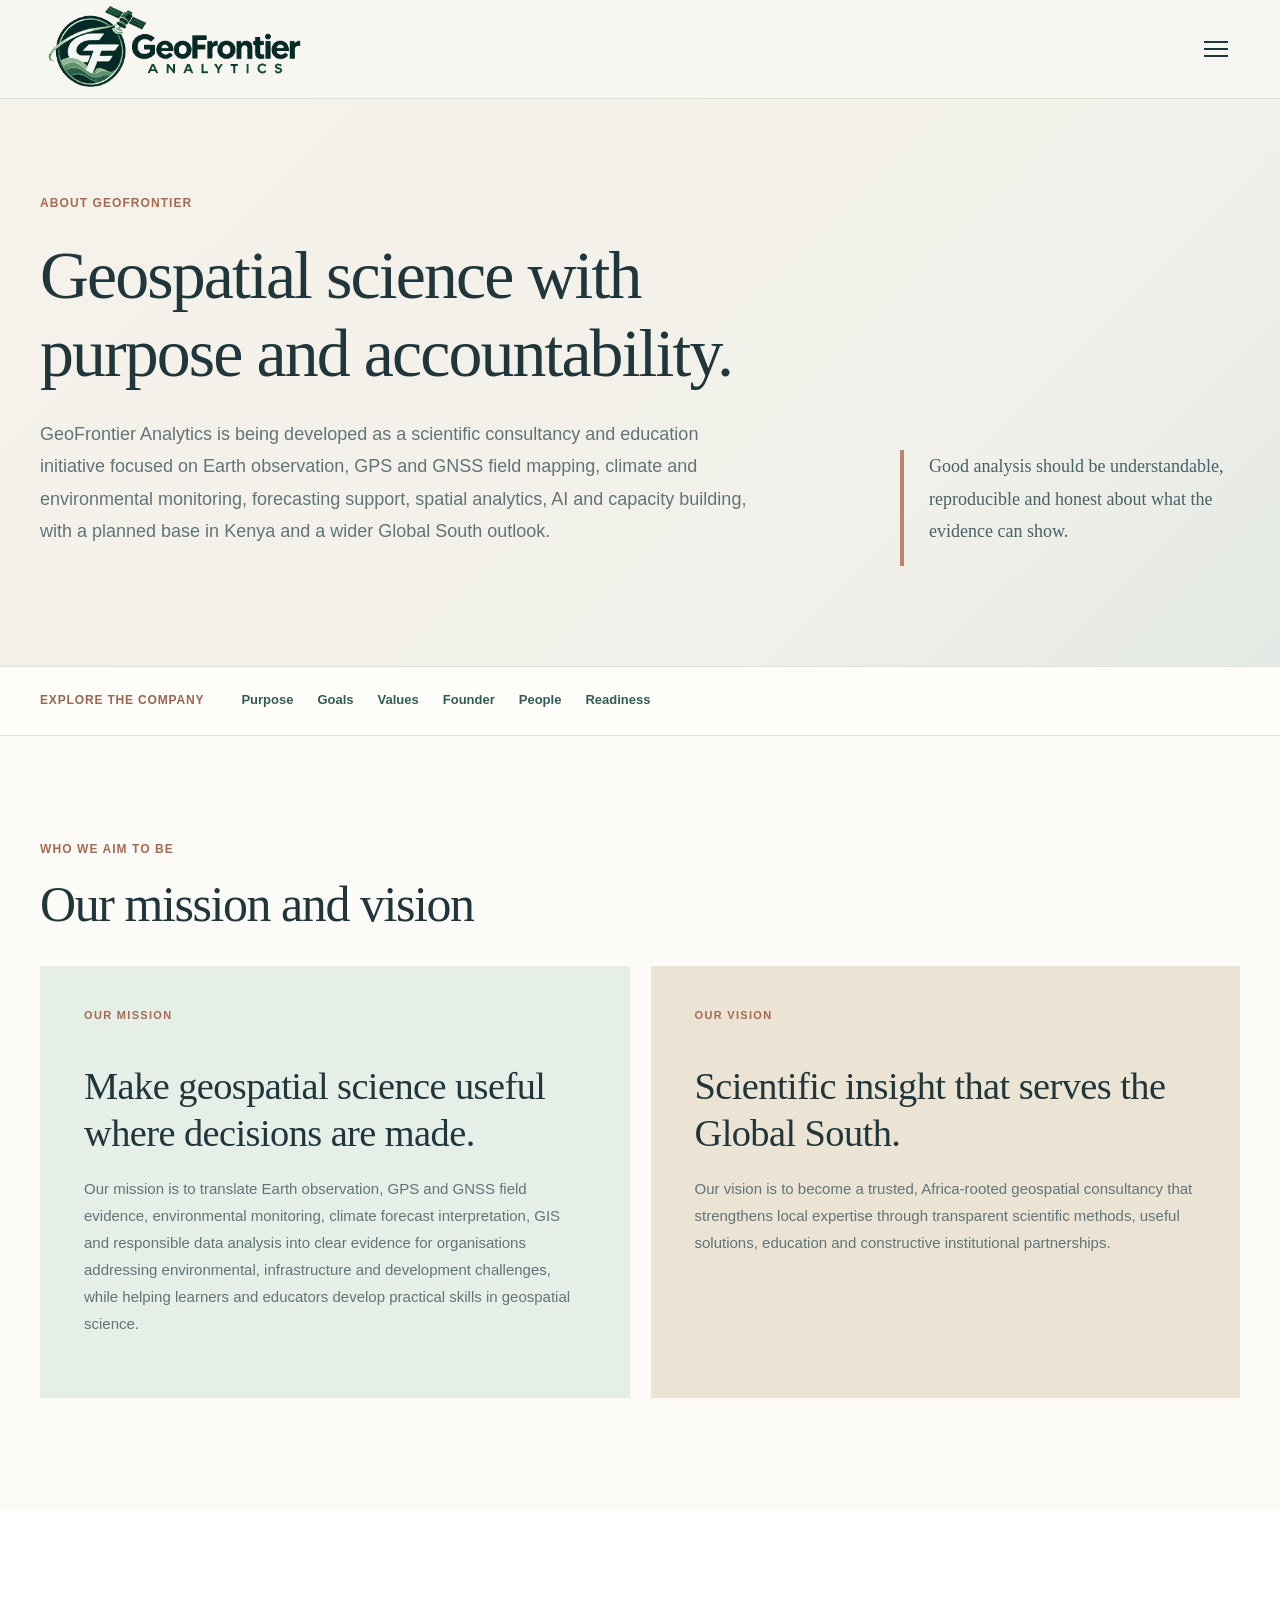
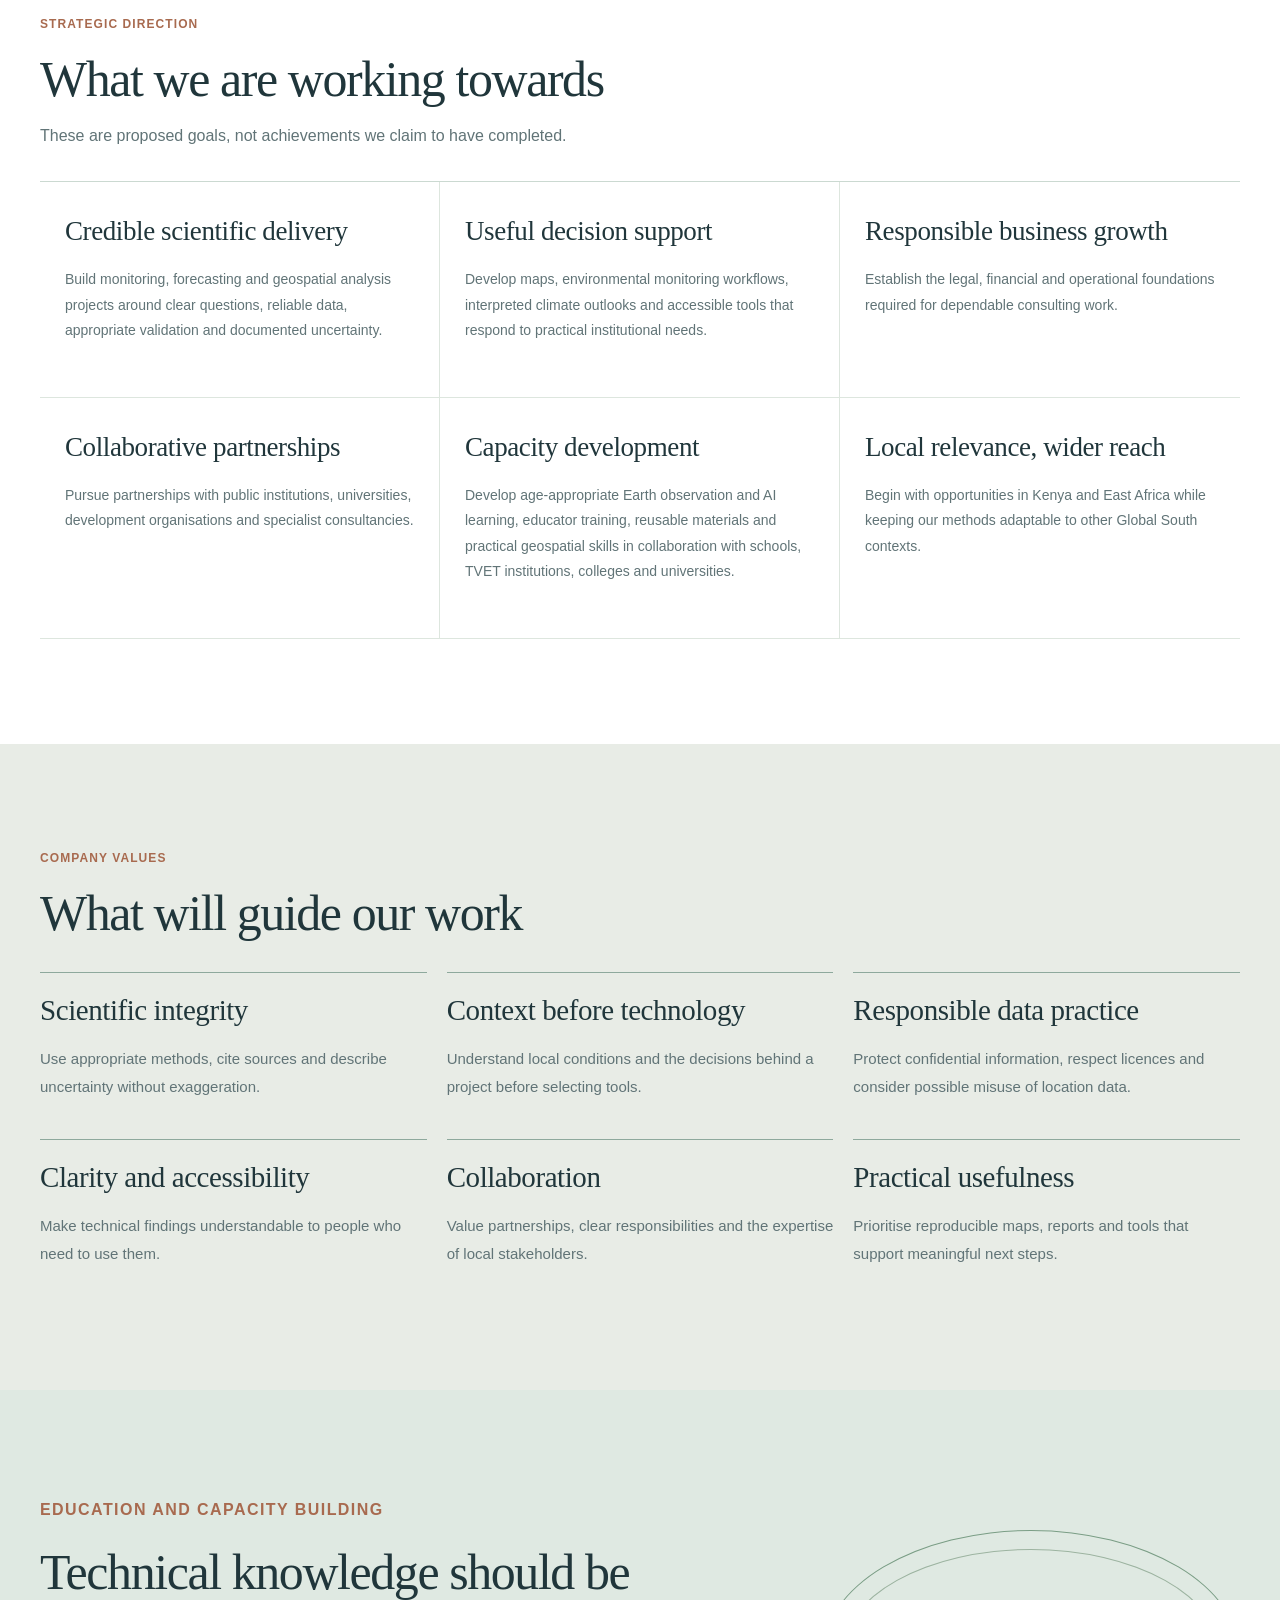
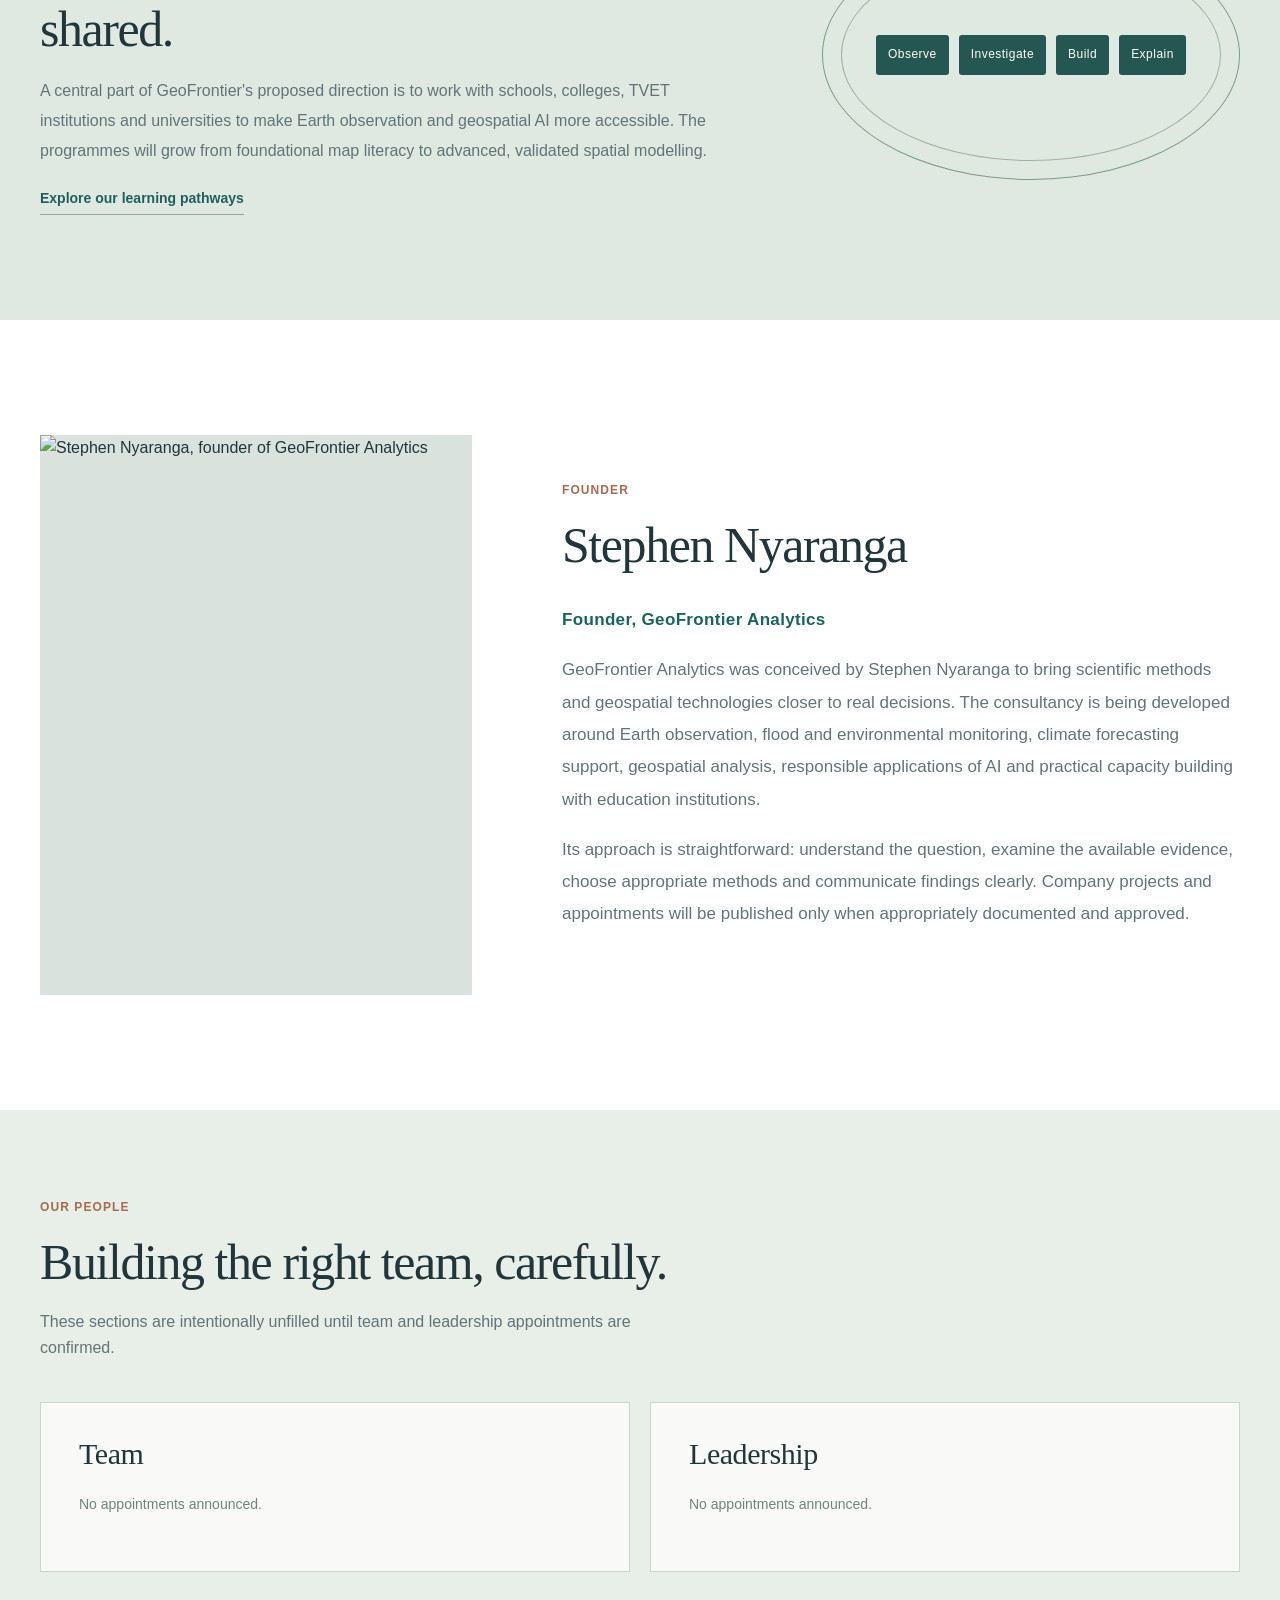
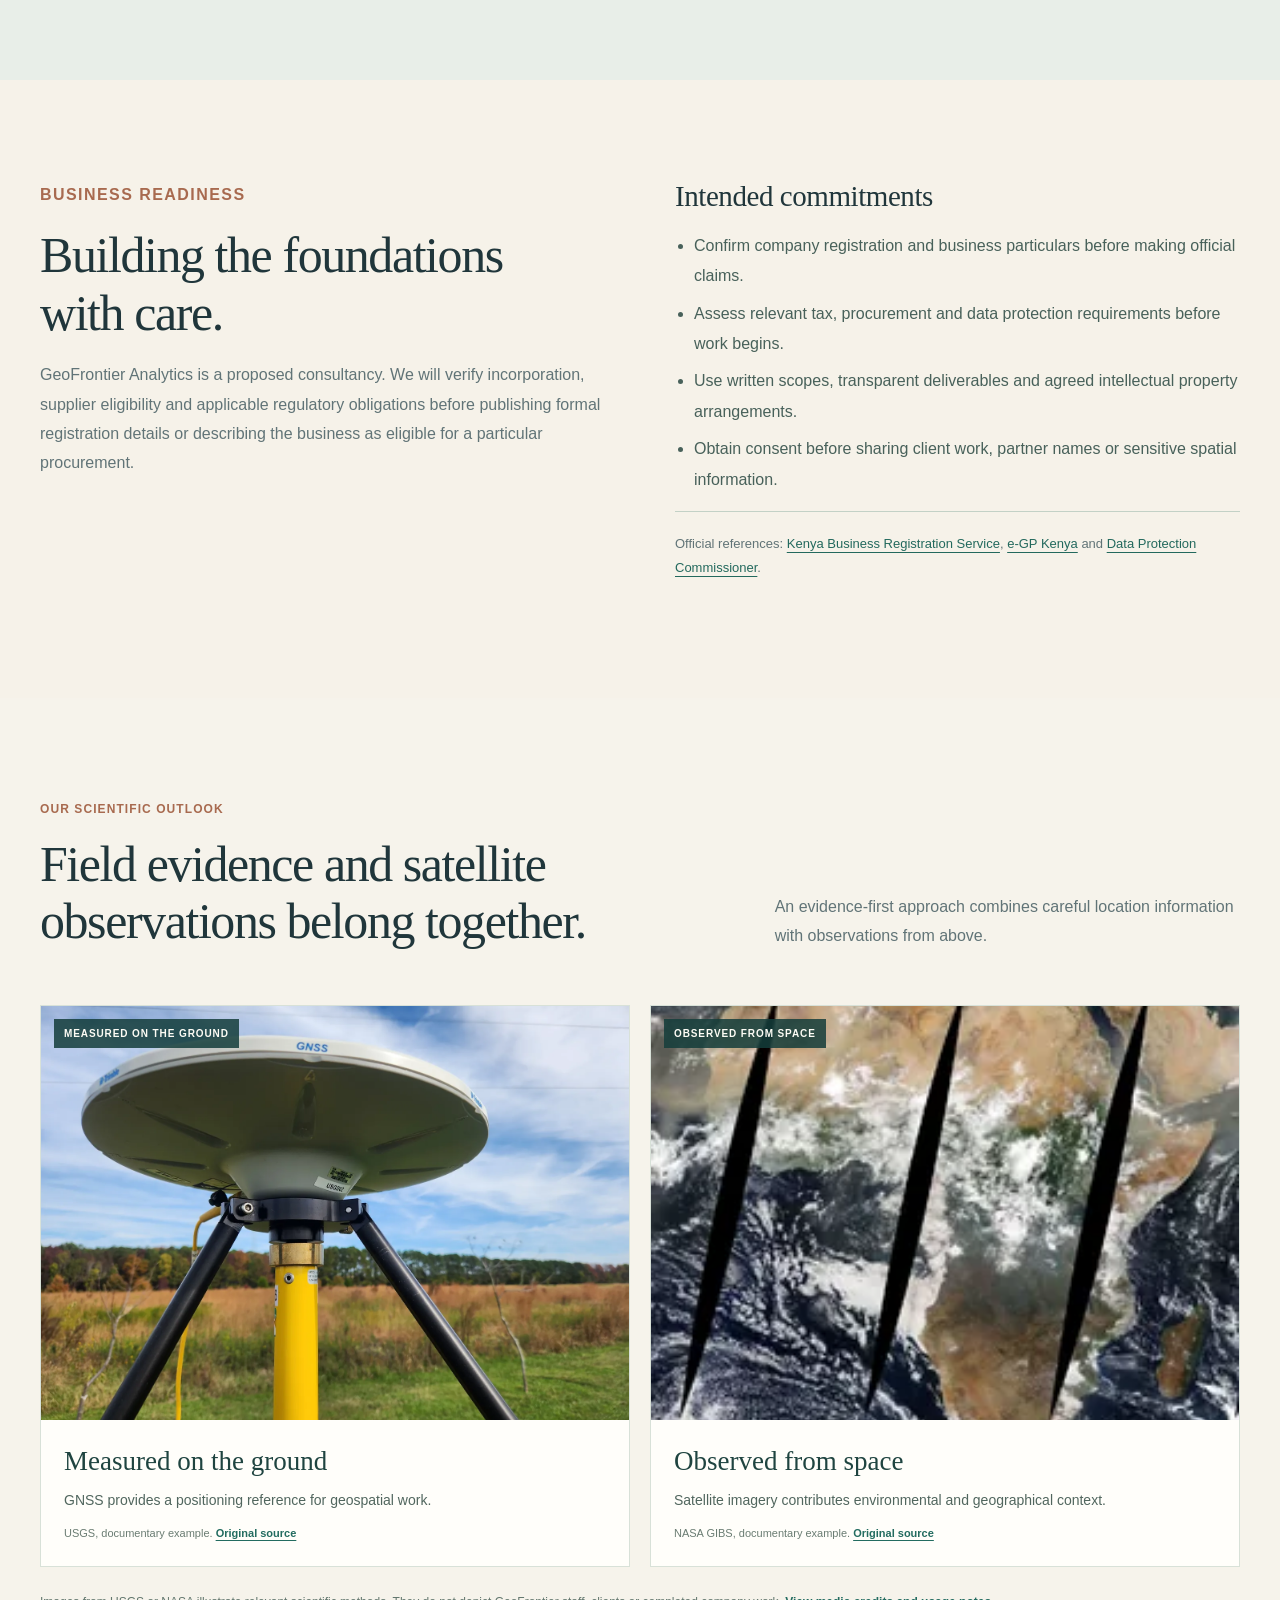
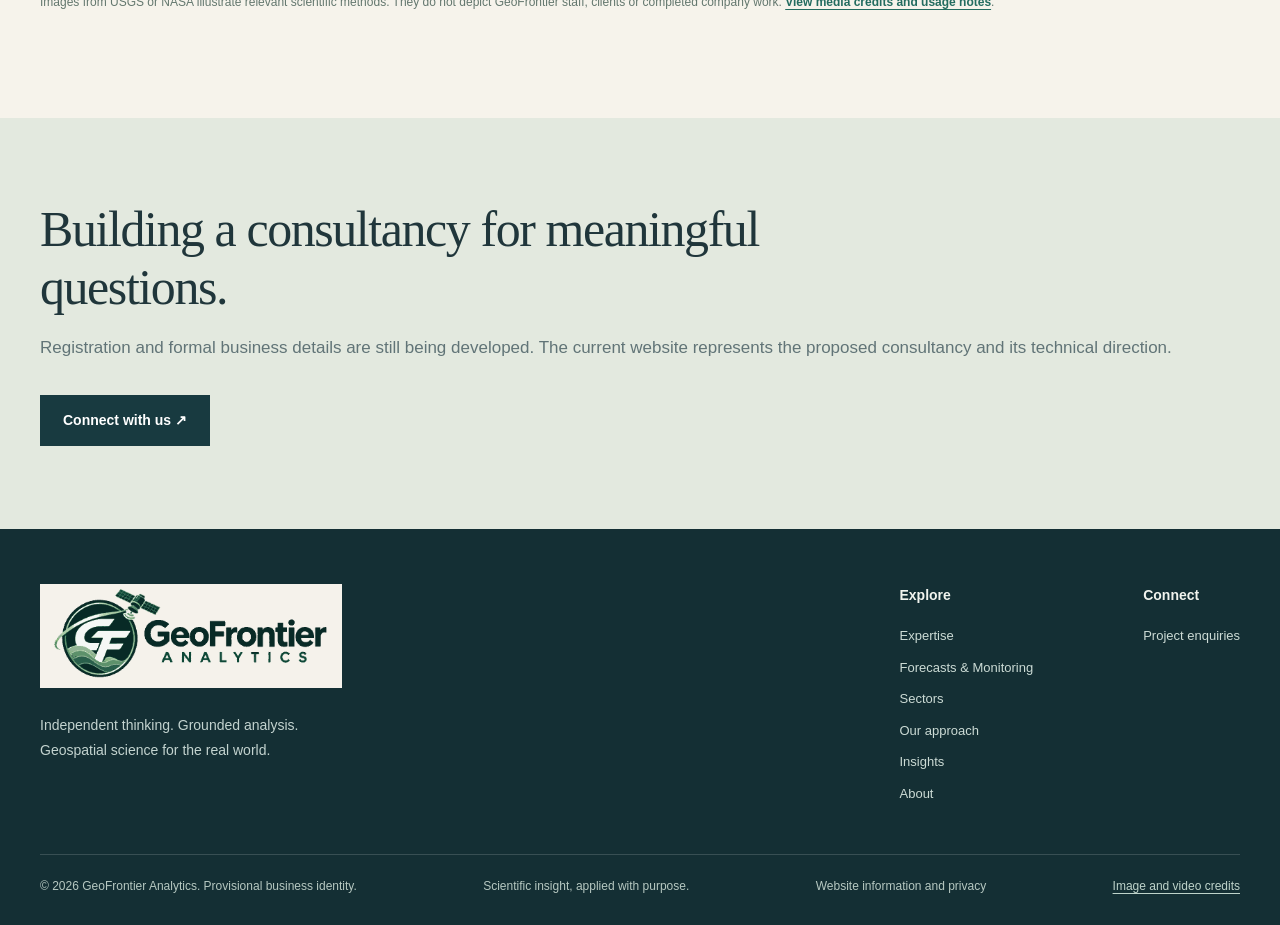
==== commit 479feecb: "Link documentary media credits from about.html" ====
--- a/about.html
+++ b/about.html
@@ -2,4 +2,4 @@
 <article><p class="purpose-kicker">Our mission</p><h3>Make geospatial science useful where decisions are made.</h3><p>Our mission is to translate Earth observation, GPS and GNSS field evidence, environmental monitoring, climate forecast interpretation, GIS and responsible data analysis into clear evidence for organisations addressing environmental, infrastructure and development challenges, while helping learners and educators develop practical skills in geospatial science.</p></article>
 <article><p class="purpose-kicker">Our vision</p><h3>Scientific insight that serves the Global South.</h3><p>Our vision is to become a trusted, Africa-rooted geospatial consultancy that strengthens local expertise through transparent scientific methods, useful solutions, education and constructive institutional partnerships.</p></article>
 </div></div></section><section class="objectives-section" id="goals"><div class="shell"><p class="section-label">Strategic direction</p><h2>What we are working towards</h2><p class="objectives-lead">These are proposed goals, not achievements we claim to have completed.</p><div class="objective-grid"><article><h3>Credible scientific delivery</h3><p>Build monitoring, forecasting and geospatial analysis projects around clear questions, reliable data, appropriate validation and documented uncertainty.</p></article><article><h3>Useful decision support</h3><p>Develop maps, environmental monitoring workflows, interpreted climate outlooks and accessible tools that respond to practical institutional needs.</p></article><article><h3>Responsible business growth</h3><p>Establish the legal, financial and operational foundations required for dependable consulting work.</p></article><article><h3>Collaborative partnerships</h3><p>Pursue partnerships with public institutions, universities, development organisations and specialist consultancies.</p></article><article><h3>Capacity development</h3><p>Develop age-appropriate Earth observation and AI learning, educator training, reusable materials and practical geospatial skills in collaboration with schools, TVET institutions, colleges and universities.</p></article><article><h3>Local relevance, wider reach</h3><p>Begin with opportunities in Kenya and East Africa while keeping our methods adaptable to other Global South contexts.</p></article></div></div></section><section class="values-section" id="values"><div class="shell"><p class="section-label">Company values</p><h2>What will guide our work</h2><div class="values-grid expanded-values"><article><h3>Scientific integrity</h3><p>Use appropriate methods, cite sources and describe uncertainty without exaggeration.</p></article><article><h3>Context before technology</h3><p>Understand local conditions and the decisions behind a project before selecting tools.</p></article><article><h3>Responsible data practice</h3><p>Protect confidential information, respect licences and consider possible misuse of location data.</p></article><article><h3>Clarity and accessibility</h3><p>Make technical findings understandable to people who need to use them.</p></article><article><h3>Collaboration</h3><p>Value partnerships, clear responsibilities and the expertise of local stakeholders.</p></article><article><h3>Practical usefulness</h3><p>Prioritise reproducible maps, reports and tools that support meaningful next steps.</p></article></div></div></section><section class="about-education"><div class="shell about-education-grid"><div><p class="section-label">Education and capacity building</p><h2>Technical knowledge should be shared.</h2><p>A central part of GeoFrontier's proposed direction is to work with schools, colleges, TVET institutions and universities to make Earth observation and geospatial AI more accessible. The programmes will grow from foundational map literacy to advanced, validated spatial modelling.</p><a href="education.html" class="inline-link">Explore our learning pathways</a></div><div class="about-education-art" aria-hidden="true"><span>Observe</span><span>Investigate</span><span>Build</span><span>Explain</span></div></div></section><section class="about-story" id="founder"><div class="shell about-grid"><div class="about-photo"><img src="https://stephen-nyaranga.github.io/images/hero-stephen.webp" alt="Stephen Nyaranga, founder of GeoFrontier Analytics" loading="lazy"></div><div><p class="section-label">Founder</p><h2>Stephen Nyaranga</h2><p class="founder-role">Founder, GeoFrontier Analytics</p><p>GeoFrontier Analytics was conceived by Stephen Nyaranga to bring scientific methods and geospatial technologies closer to real decisions. The consultancy is being developed around Earth observation, flood and environmental monitoring, climate forecasting support, geospatial analysis, responsible applications of AI and practical capacity building with education institutions.</p><p>Its approach is straightforward: understand the question, examine the available evidence, choose appropriate methods and communicate findings clearly. Company projects and appointments will be published only when appropriately documented and approved.</p></div></div></section>
-<section class="people-section" id="people"><div class="shell"><div class="people-heading"><p class="section-label">Our people</p><h2>Building the right team, carefully.</h2><p>These sections are intentionally unfilled until team and leadership appointments are confirmed.</p></div><div class="people-grid"><div class="people-placeholder"><h3>Team</h3><p>No appointments announced.</p></div><div class="people-placeholder"><h3>Leadership</h3><p>No appointments announced.</p></div></div></div></section><section class="responsibility-section" id="readiness"><div class="shell readiness-grid"><div><p class="section-label">Business readiness</p><h2>Building the foundations with care.</h2><p>GeoFrontier Analytics is a proposed consultancy. We will verify incorporation, supplier eligibility and applicable regulatory obligations before publishing formal registration details or describing the business as eligible for a particular procurement.</p></div><div><h3>Intended commitments</h3><ul><li>Confirm company registration and business particulars before making official claims.</li><li>Assess relevant tax, procurement and data protection requirements before work begins.</li><li>Use written scopes, transparent deliverables and agreed intellectual property arrangements.</li><li>Obtain consent before sharing client work, partner names or sensitive spatial information.</li></ul><p class="small-source">Official references: <a href="https://brs.go.ke/companies-registry/" target="_blank" rel="noopener">Kenya Business Registration Service</a>, <a href="https://egpkenya.go.ke/" target="_blank" rel="noopener">e-GP Kenya</a> and <a href="https://www.odpc.go.ke/" target="_blank" rel="noopener">Data Protection Commissioner</a>.</p></div></div></section><section class="visual-evidence" id="scientific-media"><div class="shell"><div class="visual-evidence-head"><div><p class="section-label">Our scientific outlook</p><h2>Field evidence and satellite observations belong together.</h2></div><p>An evidence-first approach combines careful location information with observations from above.</p></div><div class="source-visual-grid"><figure class="source-visual-card"><div class="source-media"><img src="assets/media/gnss-receiver.webp" alt="GNSS receiver on a geodetic survey tripod" loading="lazy" decoding="async"><span class="source-media-tag">Measured on the ground</span></div><figcaption><strong>Measured on the ground</strong><span>GNSS provides a positioning reference for geospatial work.</span><small>USGS, documentary example. <a href="https://www.usgs.gov/media/images/gnss-receiver-monitoring-land-motion" target="_blank" rel="noopener noreferrer">Original source</a></small></figcaption></figure><figure class="source-visual-card"><div class="source-media"><img src="assets/media/gibs-terra.webp" alt="NASA GIBS Terra corrected-reflectance imagery" loading="lazy" decoding="async"><span class="source-media-tag">Observed from space</span></div><figcaption><strong>Observed from space</strong><span>Satellite imagery contributes environmental and geographical context.</span><small>NASA GIBS, documentary example. <a href="https://github.com/nasa-gibs/gibs-web-examples" target="_blank" rel="noopener noreferrer">Original source</a></small></figcaption></figure></div><p class="visual-evidence-note">Images from USGS or NASA illustrate relevant scientific methods. They do not depict GeoFrontier staff, clients or completed company work. <a href="media-credits.html">View media credits and usage notes</a>.</p></div></section><section class="inline-cta"><div class="shell"><h2>Building a consultancy for meaningful questions.</h2><p>Registration and formal business details are still being developed. The current website represents the proposed consultancy and its technical direction.</p><a href="contact.html" class="btn btn-dark">Connect with us ↗</a></div></section></main><footer class="site-footer"><div class="shell"><div class="footer-upper"><div class="footer-brand"><a href="index.html"><img src="assets/geofrontier-orbital-logo.png?v=5" alt="GeoFrontier Analytics" width="270" height="90" decoding="async"></a><p>Independent thinking. Grounded analysis.<br>Geospatial science for the real world.</p></div><div class="footer-columns"><div><strong>Explore</strong><a href="services.html">Expertise</a><a href="monitoring.html">Forecasts &amp; Monitoring</a><a href="sectors.html">Sectors</a><a href="approach.html">Our approach</a><a href="insights.html">Insights</a><a href="about.html">About</a></div><div><strong>Connect</strong><a href="contact.html">Project enquiries</a></div></div></div><div class="footer-bottom"><span>© <span data-year>2026</span> GeoFrontier Analytics. Provisional business identity.</span><span>Scientific insight, applied with purpose.</span><a class="footer-privacy" href="privacy.html">Website information and privacy</a></div></div></footer></body></html>+<section class="people-section" id="people"><div class="shell"><div class="people-heading"><p class="section-label">Our people</p><h2>Building the right team, carefully.</h2><p>These sections are intentionally unfilled until team and leadership appointments are confirmed.</p></div><div class="people-grid"><div class="people-placeholder"><h3>Team</h3><p>No appointments announced.</p></div><div class="people-placeholder"><h3>Leadership</h3><p>No appointments announced.</p></div></div></div></section><section class="responsibility-section" id="readiness"><div class="shell readiness-grid"><div><p class="section-label">Business readiness</p><h2>Building the foundations with care.</h2><p>GeoFrontier Analytics is a proposed consultancy. We will verify incorporation, supplier eligibility and applicable regulatory obligations before publishing formal registration details or describing the business as eligible for a particular procurement.</p></div><div><h3>Intended commitments</h3><ul><li>Confirm company registration and business particulars before making official claims.</li><li>Assess relevant tax, procurement and data protection requirements before work begins.</li><li>Use written scopes, transparent deliverables and agreed intellectual property arrangements.</li><li>Obtain consent before sharing client work, partner names or sensitive spatial information.</li></ul><p class="small-source">Official references: <a href="https://brs.go.ke/companies-registry/" target="_blank" rel="noopener">Kenya Business Registration Service</a>, <a href="https://egpkenya.go.ke/" target="_blank" rel="noopener">e-GP Kenya</a> and <a href="https://www.odpc.go.ke/" target="_blank" rel="noopener">Data Protection Commissioner</a>.</p></div></div></section><section class="visual-evidence" id="scientific-media"><div class="shell"><div class="visual-evidence-head"><div><p class="section-label">Our scientific outlook</p><h2>Field evidence and satellite observations belong together.</h2></div><p>An evidence-first approach combines careful location information with observations from above.</p></div><div class="source-visual-grid"><figure class="source-visual-card"><div class="source-media"><img src="assets/media/gnss-receiver.webp" alt="GNSS receiver on a geodetic survey tripod" loading="lazy" decoding="async"><span class="source-media-tag">Measured on the ground</span></div><figcaption><strong>Measured on the ground</strong><span>GNSS provides a positioning reference for geospatial work.</span><small>USGS, documentary example. <a href="https://www.usgs.gov/media/images/gnss-receiver-monitoring-land-motion" target="_blank" rel="noopener noreferrer">Original source</a></small></figcaption></figure><figure class="source-visual-card"><div class="source-media"><img src="assets/media/gibs-terra.webp" alt="NASA GIBS Terra corrected-reflectance imagery" loading="lazy" decoding="async"><span class="source-media-tag">Observed from space</span></div><figcaption><strong>Observed from space</strong><span>Satellite imagery contributes environmental and geographical context.</span><small>NASA GIBS, documentary example. <a href="https://github.com/nasa-gibs/gibs-web-examples" target="_blank" rel="noopener noreferrer">Original source</a></small></figcaption></figure></div><p class="visual-evidence-note">Images from USGS or NASA illustrate relevant scientific methods. They do not depict GeoFrontier staff, clients or completed company work. <a href="media-credits.html">View media credits and usage notes</a>.</p></div></section><section class="inline-cta"><div class="shell"><h2>Building a consultancy for meaningful questions.</h2><p>Registration and formal business details are still being developed. The current website represents the proposed consultancy and its technical direction.</p><a href="contact.html" class="btn btn-dark">Connect with us ↗</a></div></section></main><footer class="site-footer"><div class="shell"><div class="footer-upper"><div class="footer-brand"><a href="index.html"><img src="assets/geofrontier-orbital-logo.png?v=5" alt="GeoFrontier Analytics" width="270" height="90" decoding="async"></a><p>Independent thinking. Grounded analysis.<br>Geospatial science for the real world.</p></div><div class="footer-columns"><div><strong>Explore</strong><a href="services.html">Expertise</a><a href="monitoring.html">Forecasts &amp; Monitoring</a><a href="sectors.html">Sectors</a><a href="approach.html">Our approach</a><a href="insights.html">Insights</a><a href="about.html">About</a></div><div><strong>Connect</strong><a href="contact.html">Project enquiries</a></div></div></div><div class="footer-bottom"><span>© <span data-year>2026</span> GeoFrontier Analytics. Provisional business identity.</span><span>Scientific insight, applied with purpose.</span><a class="footer-privacy" href="privacy.html">Website information and privacy</a><a class="footer-media" href="media-credits.html">Image and video credits</a></div></div></footer></body></html>
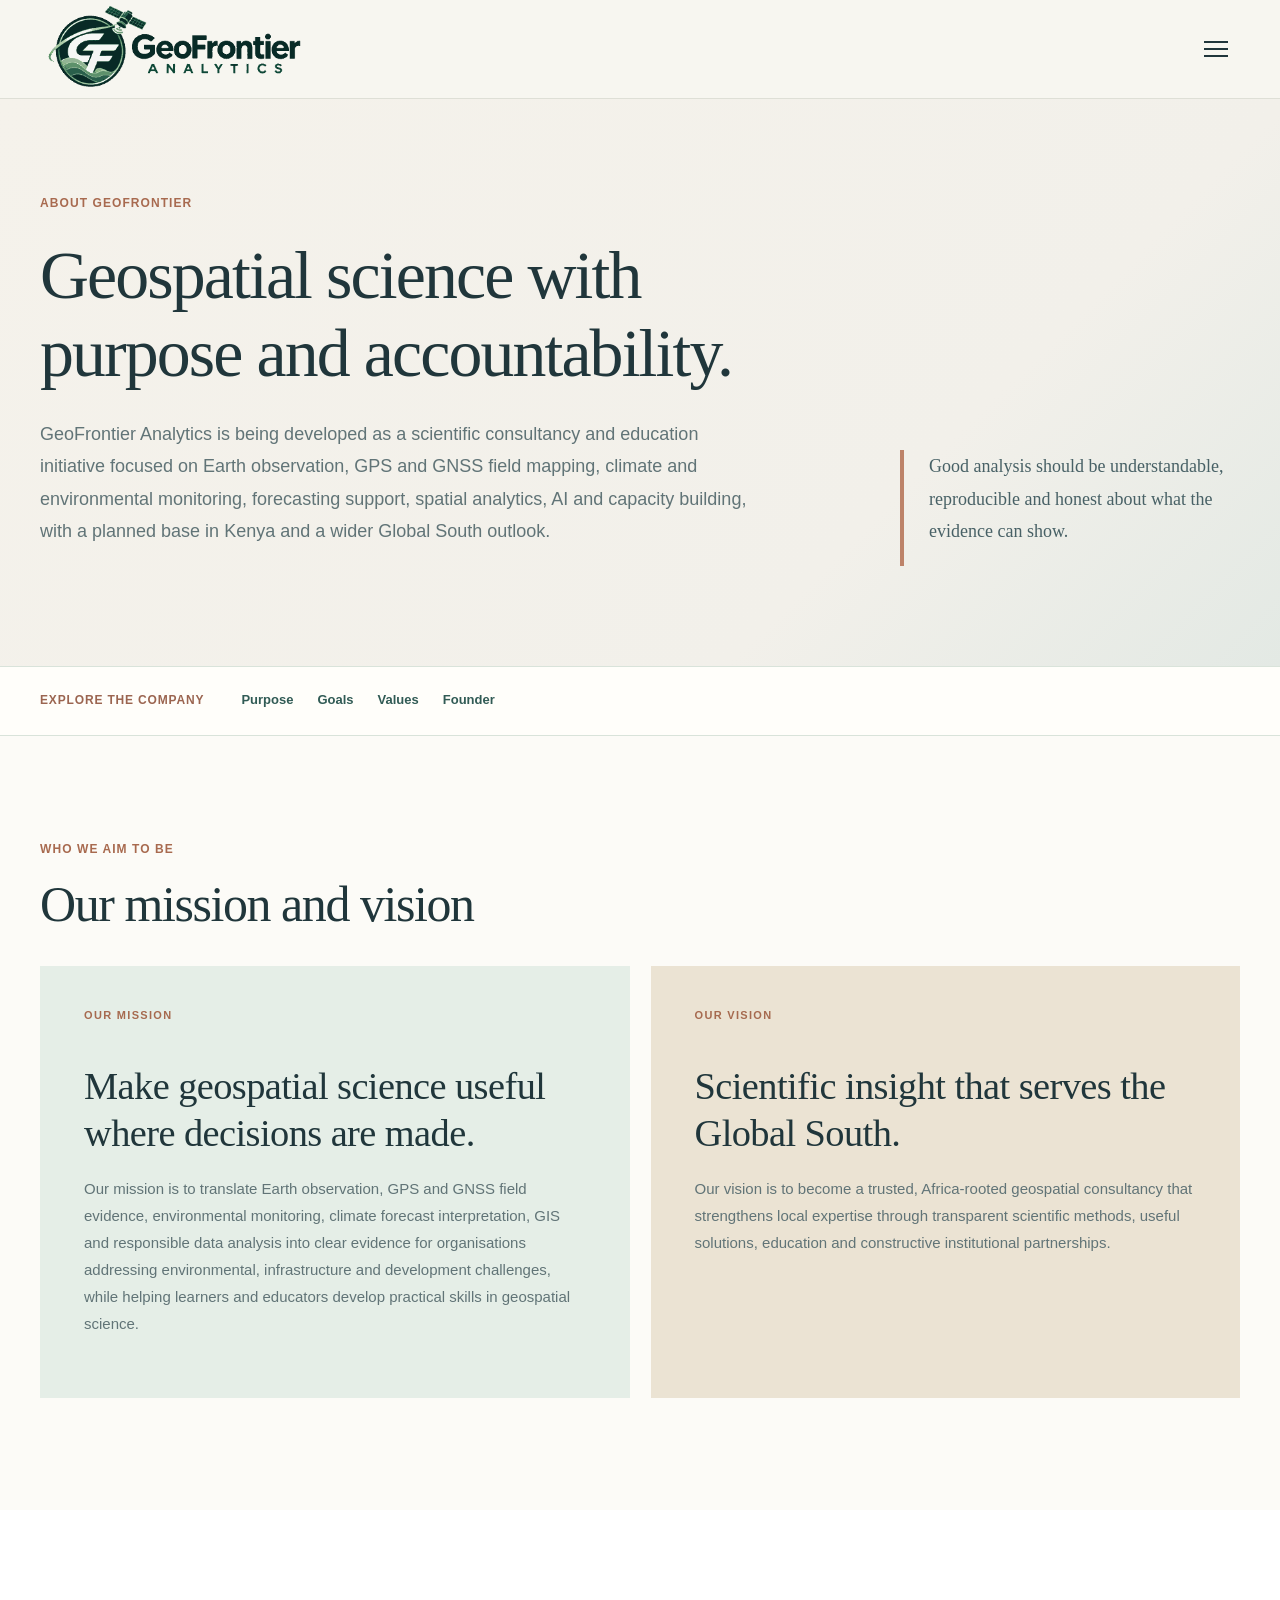
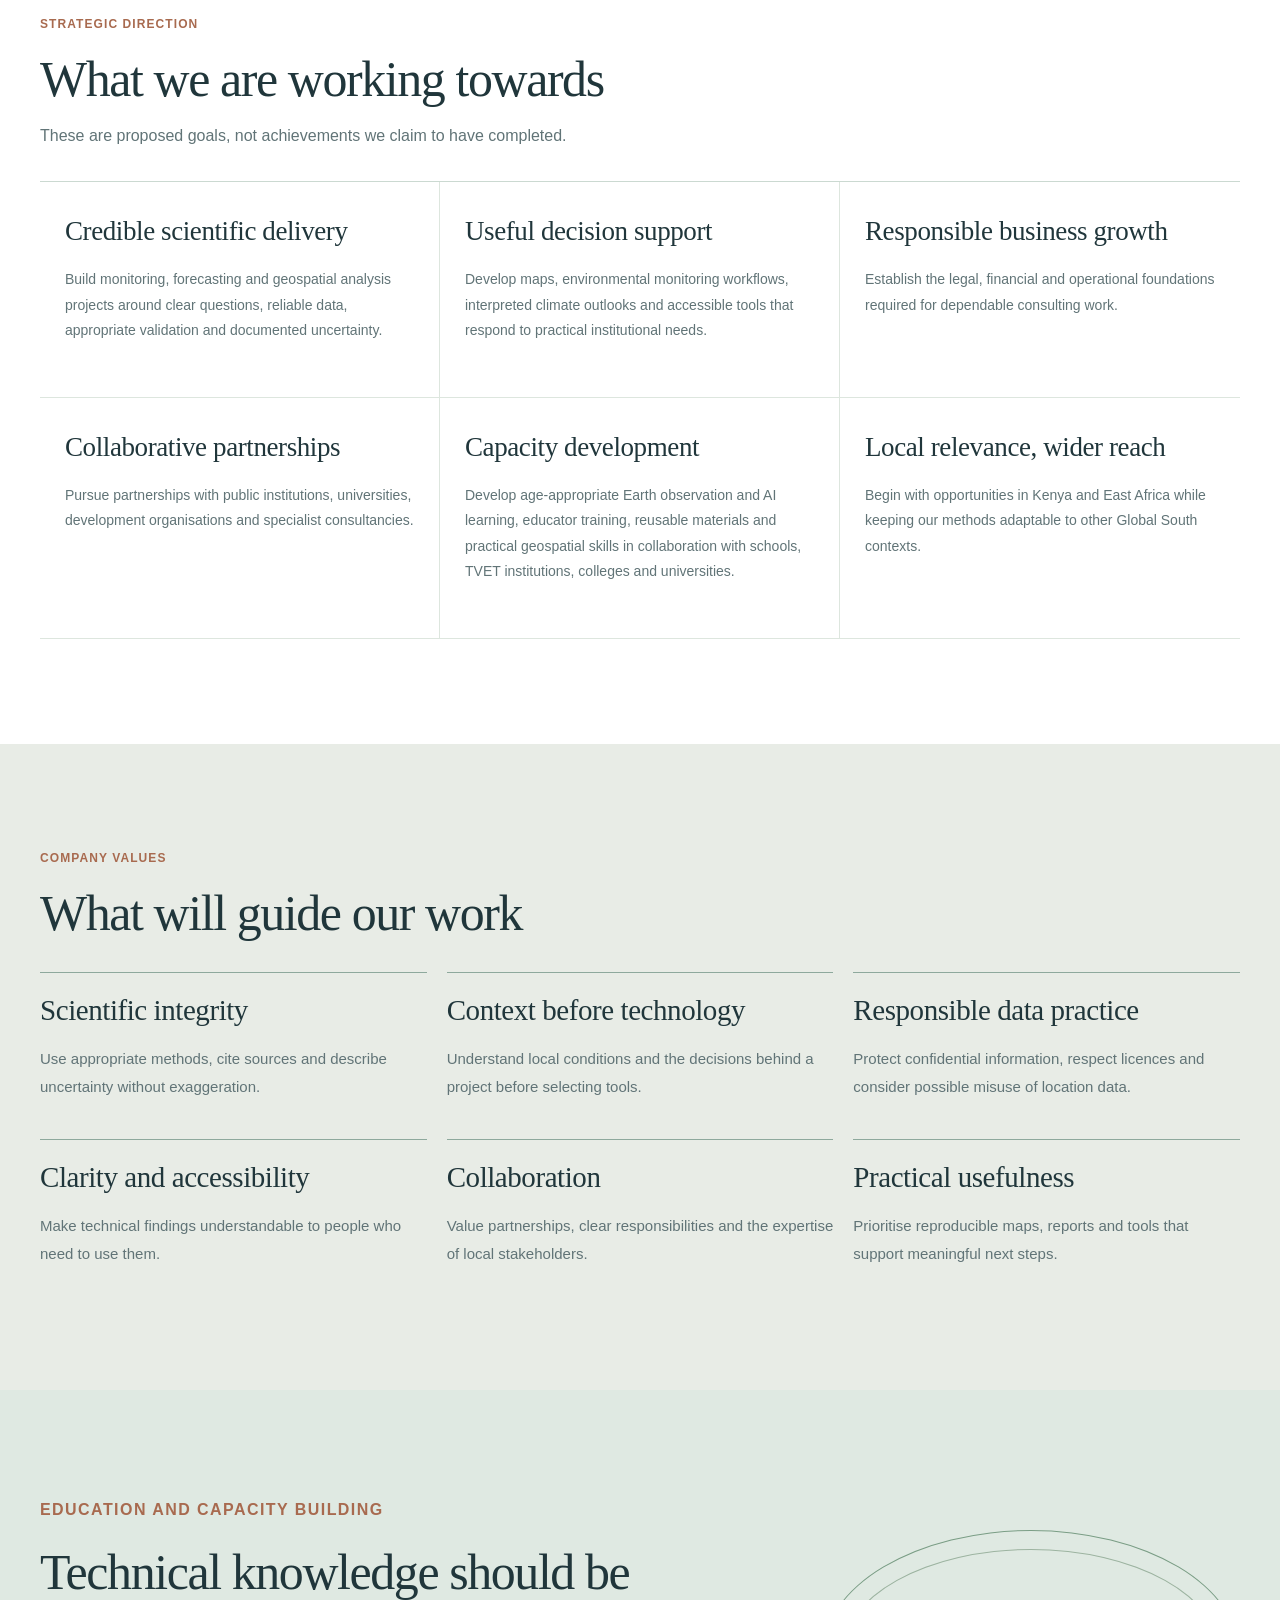
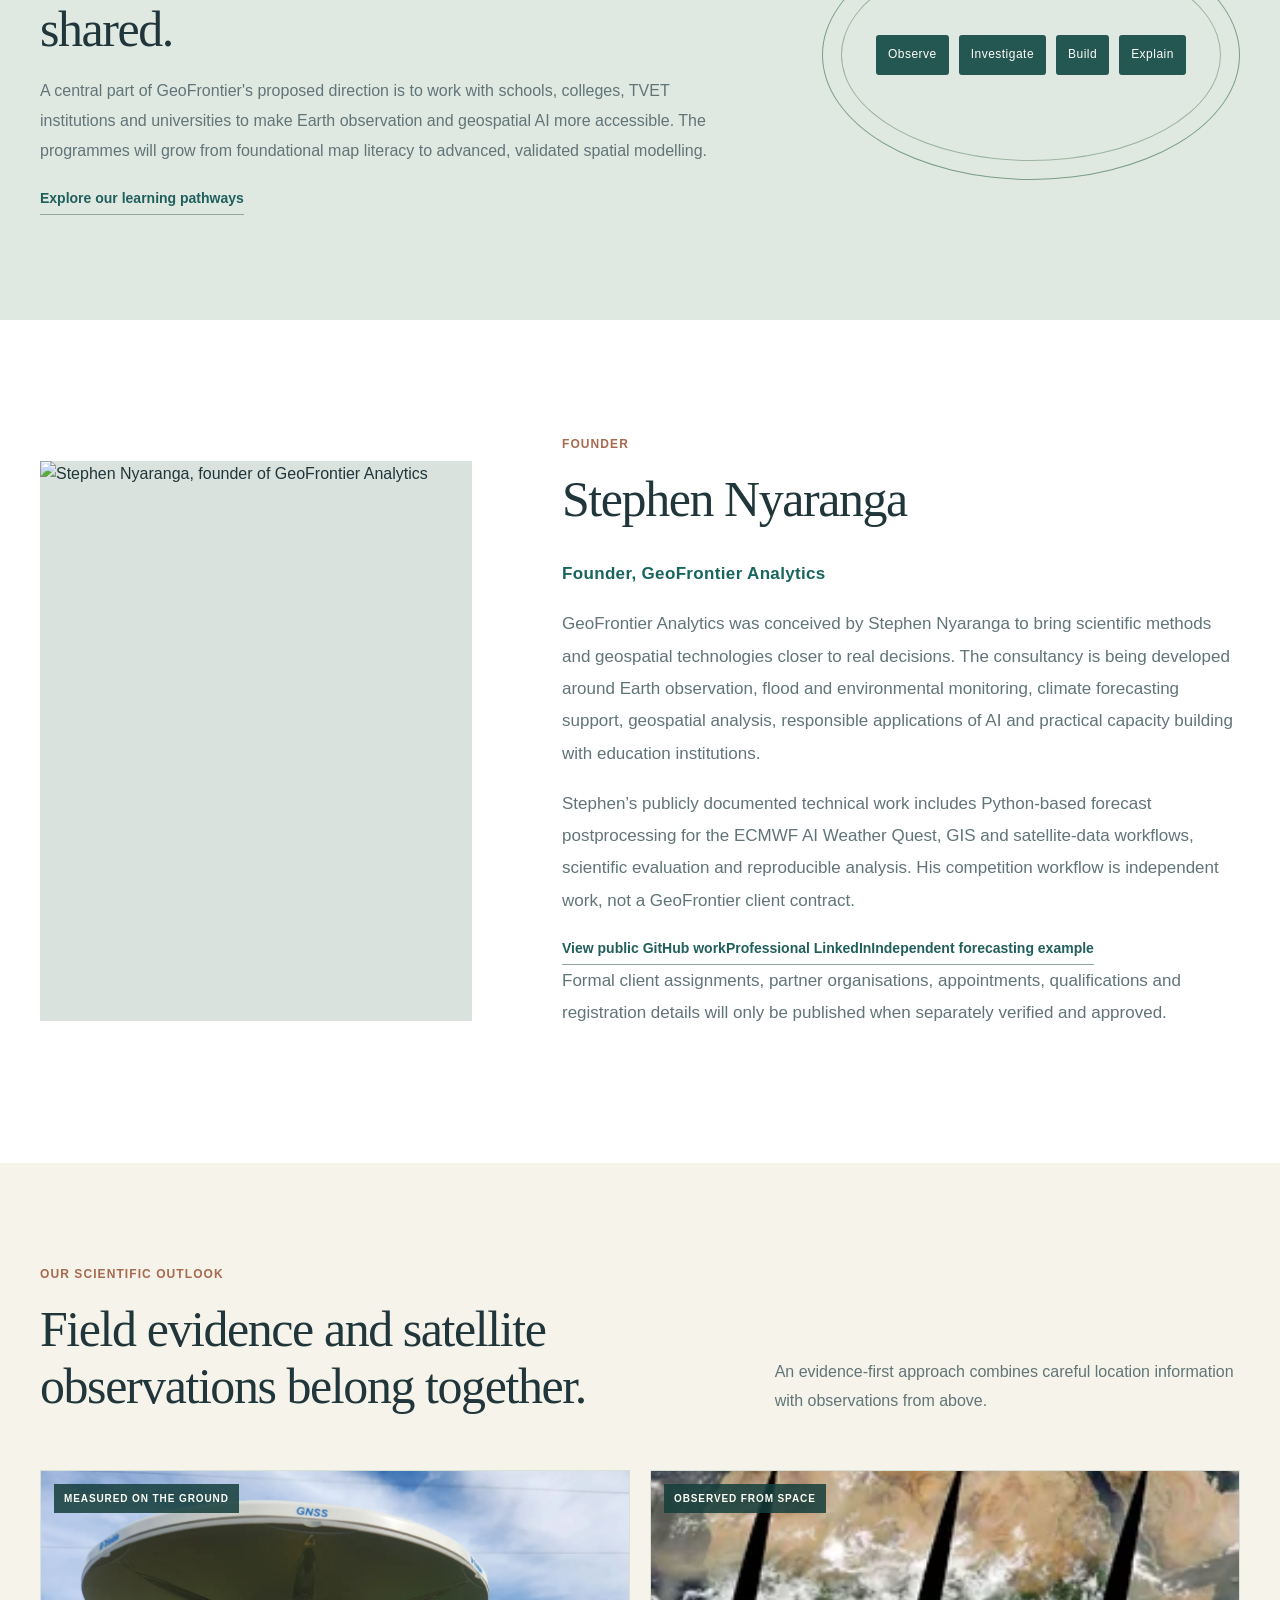
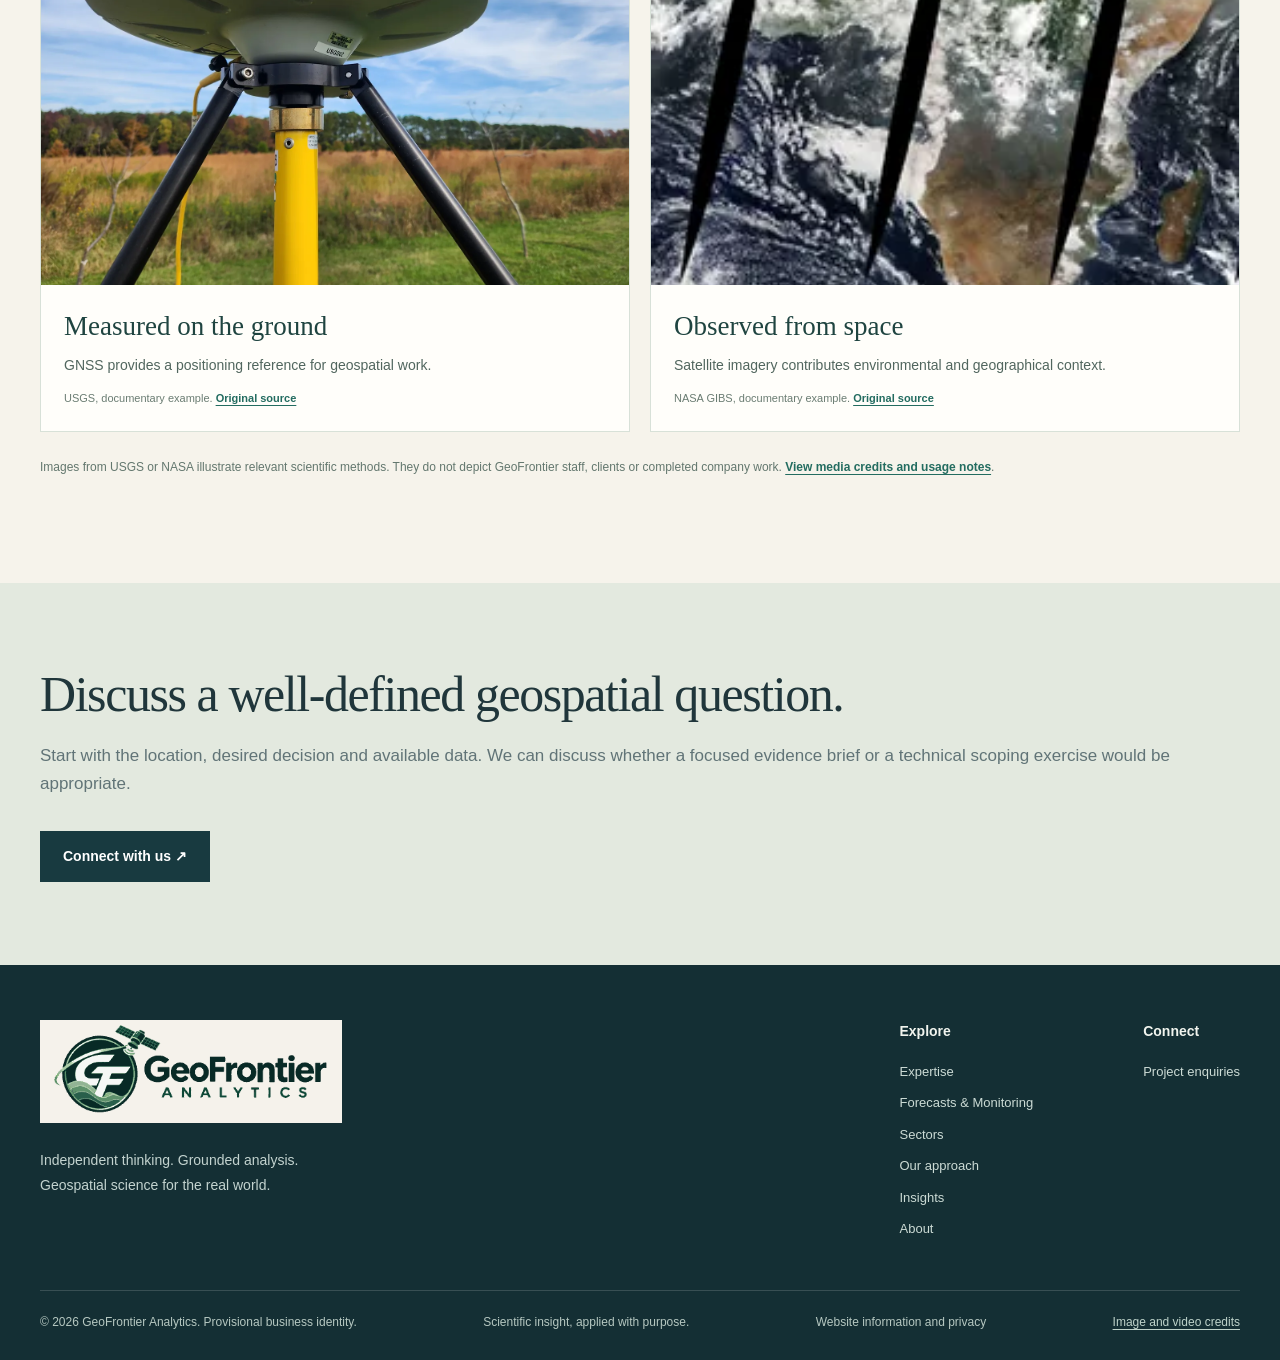
==== commit e5f691de: "Replace empty team and readiness placeholders with substantiated founder links" ====
--- a/about.html
+++ b/about.html
@@ -1,5 +1,5 @@
-<!DOCTYPE html><html lang="en"><head><meta charset="utf-8"><meta name="viewport" content="width=device-width,initial-scale=1"><title>About | GeoFrontier Analytics</title><meta name="description" content="Our mission, vision, strategic goals, values, founder and commitment to responsible scientific geospatial consulting."><meta name="theme-color" content="#f5f3ed"><link rel="icon" type="image/svg+xml" href="assets/favicon.svg"><link rel="stylesheet" href="css/site-v2.css"><script src="js/site-v2.js" defer></script></head><body><a href="#main" class="skip-link">Skip to content</a><header class="site-header"><div class="shell header-content"><a class="site-brand" href="index.html" aria-label="GeoFrontier Analytics home"><img src="assets/geofrontier-orbital-logo.png?v=5" alt="GeoFrontier Analytics" width="270" height="90" decoding="async"></a><button class="menu-toggle" type="button" aria-controls="site-nav" aria-expanded="false" aria-label="Open menu"><span></span><span></span><span></span></button><nav class="site-nav" id="site-nav" aria-label="Main navigation"><a href="index.html">Home</a><a href="services.html">Expertise</a><a href="monitoring.html">Forecasts &amp; Monitoring</a><a href="education.html">Education</a><a href="sectors.html">Sectors</a><a href="approach.html">Our approach</a><a href="insights.html">Insights</a><a href="about.html" aria-current="page">About</a><a href="contact.html">Contact</a></nav><a class="header-contact" href="contact.html">Discuss a project <span aria-hidden="true">↗</span></a></div></header><main id="main"><section class="page-hero"><div class="shell page-hero-grid"><div><p class="section-label">About GeoFrontier</p><h1>Geospatial science with purpose and accountability.</h1><p>GeoFrontier Analytics is being developed as a scientific consultancy and education initiative focused on Earth observation, GPS and GNSS field mapping, climate and environmental monitoring, forecasting support, spatial analytics, AI and capacity building, with a planned base in Kenya and a wider Global South outlook.</p></div><div class="about-aside"><p>Good analysis should be understandable, reproducible and honest about what the evidence can show.</p></div></div></section><nav class="page-jump" aria-label="About sections"><div class="shell"><span>Explore the company</span><a href="#purpose">Purpose</a><a href="#goals">Goals</a><a href="#values">Values</a><a href="#founder">Founder</a><a href="#people">People</a><a href="#readiness">Readiness</a></div></nav><section class="purpose-section" id="purpose"><div class="shell"><p class="section-label">Who we aim to be</p><h2>Our mission and vision</h2><div class="purpose-grid">
+<!DOCTYPE html><html lang="en"><head><meta charset="utf-8"><meta name="viewport" content="width=device-width,initial-scale=1"><title>About | GeoFrontier Analytics</title><meta name="description" content="Our mission, vision, strategic goals, values, founder and commitment to responsible scientific geospatial consulting."><meta name="theme-color" content="#f5f3ed"><link rel="icon" type="image/svg+xml" href="assets/favicon.svg"><link rel="stylesheet" href="css/site-v2.css"><script src="js/site-v2.js" defer></script></head><body><a href="#main" class="skip-link">Skip to content</a><header class="site-header"><div class="shell header-content"><a class="site-brand" href="index.html" aria-label="GeoFrontier Analytics home"><img src="assets/geofrontier-orbital-logo.png?v=5" alt="GeoFrontier Analytics" width="270" height="90" decoding="async"></a><button class="menu-toggle" type="button" aria-controls="site-nav" aria-expanded="false" aria-label="Open menu"><span></span><span></span><span></span></button><nav class="site-nav" id="site-nav" aria-label="Main navigation"><a href="index.html">Home</a><a href="services.html">Expertise</a><a href="monitoring.html">Forecasts &amp; Monitoring</a><a href="education.html">Education</a><a href="sectors.html">Sectors</a><a href="approach.html">Our approach</a><a href="insights.html">Insights</a><a href="about.html" aria-current="page">About</a><a href="contact.html">Contact</a></nav><a class="header-contact" href="contact.html">Discuss a project <span aria-hidden="true">↗</span></a></div></header><main id="main"><section class="page-hero"><div class="shell page-hero-grid"><div><p class="section-label">About GeoFrontier</p><h1>Geospatial science with purpose and accountability.</h1><p>GeoFrontier Analytics is being developed as a scientific consultancy and education initiative focused on Earth observation, GPS and GNSS field mapping, climate and environmental monitoring, forecasting support, spatial analytics, AI and capacity building, with a planned base in Kenya and a wider Global South outlook.</p></div><div class="about-aside"><p>Good analysis should be understandable, reproducible and honest about what the evidence can show.</p></div></div></section><nav class="page-jump" aria-label="About sections"><div class="shell"><span>Explore the company</span><a href="#purpose">Purpose</a><a href="#goals">Goals</a><a href="#values">Values</a><a href="#founder">Founder</a></div></nav><section class="purpose-section" id="purpose"><div class="shell"><p class="section-label">Who we aim to be</p><h2>Our mission and vision</h2><div class="purpose-grid">
 <article><p class="purpose-kicker">Our mission</p><h3>Make geospatial science useful where decisions are made.</h3><p>Our mission is to translate Earth observation, GPS and GNSS field evidence, environmental monitoring, climate forecast interpretation, GIS and responsible data analysis into clear evidence for organisations addressing environmental, infrastructure and development challenges, while helping learners and educators develop practical skills in geospatial science.</p></article>
 <article><p class="purpose-kicker">Our vision</p><h3>Scientific insight that serves the Global South.</h3><p>Our vision is to become a trusted, Africa-rooted geospatial consultancy that strengthens local expertise through transparent scientific methods, useful solutions, education and constructive institutional partnerships.</p></article>
-</div></div></section><section class="objectives-section" id="goals"><div class="shell"><p class="section-label">Strategic direction</p><h2>What we are working towards</h2><p class="objectives-lead">These are proposed goals, not achievements we claim to have completed.</p><div class="objective-grid"><article><h3>Credible scientific delivery</h3><p>Build monitoring, forecasting and geospatial analysis projects around clear questions, reliable data, appropriate validation and documented uncertainty.</p></article><article><h3>Useful decision support</h3><p>Develop maps, environmental monitoring workflows, interpreted climate outlooks and accessible tools that respond to practical institutional needs.</p></article><article><h3>Responsible business growth</h3><p>Establish the legal, financial and operational foundations required for dependable consulting work.</p></article><article><h3>Collaborative partnerships</h3><p>Pursue partnerships with public institutions, universities, development organisations and specialist consultancies.</p></article><article><h3>Capacity development</h3><p>Develop age-appropriate Earth observation and AI learning, educator training, reusable materials and practical geospatial skills in collaboration with schools, TVET institutions, colleges and universities.</p></article><article><h3>Local relevance, wider reach</h3><p>Begin with opportunities in Kenya and East Africa while keeping our methods adaptable to other Global South contexts.</p></article></div></div></section><section class="values-section" id="values"><div class="shell"><p class="section-label">Company values</p><h2>What will guide our work</h2><div class="values-grid expanded-values"><article><h3>Scientific integrity</h3><p>Use appropriate methods, cite sources and describe uncertainty without exaggeration.</p></article><article><h3>Context before technology</h3><p>Understand local conditions and the decisions behind a project before selecting tools.</p></article><article><h3>Responsible data practice</h3><p>Protect confidential information, respect licences and consider possible misuse of location data.</p></article><article><h3>Clarity and accessibility</h3><p>Make technical findings understandable to people who need to use them.</p></article><article><h3>Collaboration</h3><p>Value partnerships, clear responsibilities and the expertise of local stakeholders.</p></article><article><h3>Practical usefulness</h3><p>Prioritise reproducible maps, reports and tools that support meaningful next steps.</p></article></div></div></section><section class="about-education"><div class="shell about-education-grid"><div><p class="section-label">Education and capacity building</p><h2>Technical knowledge should be shared.</h2><p>A central part of GeoFrontier's proposed direction is to work with schools, colleges, TVET institutions and universities to make Earth observation and geospatial AI more accessible. The programmes will grow from foundational map literacy to advanced, validated spatial modelling.</p><a href="education.html" class="inline-link">Explore our learning pathways</a></div><div class="about-education-art" aria-hidden="true"><span>Observe</span><span>Investigate</span><span>Build</span><span>Explain</span></div></div></section><section class="about-story" id="founder"><div class="shell about-grid"><div class="about-photo"><img src="https://stephen-nyaranga.github.io/images/hero-stephen.webp" alt="Stephen Nyaranga, founder of GeoFrontier Analytics" loading="lazy"></div><div><p class="section-label">Founder</p><h2>Stephen Nyaranga</h2><p class="founder-role">Founder, GeoFrontier Analytics</p><p>GeoFrontier Analytics was conceived by Stephen Nyaranga to bring scientific methods and geospatial technologies closer to real decisions. The consultancy is being developed around Earth observation, flood and environmental monitoring, climate forecasting support, geospatial analysis, responsible applications of AI and practical capacity building with education institutions.</p><p>Its approach is straightforward: understand the question, examine the available evidence, choose appropriate methods and communicate findings clearly. Company projects and appointments will be published only when appropriately documented and approved.</p></div></div></section>
-<section class="people-section" id="people"><div class="shell"><div class="people-heading"><p class="section-label">Our people</p><h2>Building the right team, carefully.</h2><p>These sections are intentionally unfilled until team and leadership appointments are confirmed.</p></div><div class="people-grid"><div class="people-placeholder"><h3>Team</h3><p>No appointments announced.</p></div><div class="people-placeholder"><h3>Leadership</h3><p>No appointments announced.</p></div></div></div></section><section class="responsibility-section" id="readiness"><div class="shell readiness-grid"><div><p class="section-label">Business readiness</p><h2>Building the foundations with care.</h2><p>GeoFrontier Analytics is a proposed consultancy. We will verify incorporation, supplier eligibility and applicable regulatory obligations before publishing formal registration details or describing the business as eligible for a particular procurement.</p></div><div><h3>Intended commitments</h3><ul><li>Confirm company registration and business particulars before making official claims.</li><li>Assess relevant tax, procurement and data protection requirements before work begins.</li><li>Use written scopes, transparent deliverables and agreed intellectual property arrangements.</li><li>Obtain consent before sharing client work, partner names or sensitive spatial information.</li></ul><p class="small-source">Official references: <a href="https://brs.go.ke/companies-registry/" target="_blank" rel="noopener">Kenya Business Registration Service</a>, <a href="https://egpkenya.go.ke/" target="_blank" rel="noopener">e-GP Kenya</a> and <a href="https://www.odpc.go.ke/" target="_blank" rel="noopener">Data Protection Commissioner</a>.</p></div></div></section><section class="visual-evidence" id="scientific-media"><div class="shell"><div class="visual-evidence-head"><div><p class="section-label">Our scientific outlook</p><h2>Field evidence and satellite observations belong together.</h2></div><p>An evidence-first approach combines careful location information with observations from above.</p></div><div class="source-visual-grid"><figure class="source-visual-card"><div class="source-media"><img src="assets/media/gnss-receiver.webp" alt="GNSS receiver on a geodetic survey tripod" loading="lazy" decoding="async"><span class="source-media-tag">Measured on the ground</span></div><figcaption><strong>Measured on the ground</strong><span>GNSS provides a positioning reference for geospatial work.</span><small>USGS, documentary example. <a href="https://www.usgs.gov/media/images/gnss-receiver-monitoring-land-motion" target="_blank" rel="noopener noreferrer">Original source</a></small></figcaption></figure><figure class="source-visual-card"><div class="source-media"><img src="assets/media/gibs-terra.webp" alt="NASA GIBS Terra corrected-reflectance imagery" loading="lazy" decoding="async"><span class="source-media-tag">Observed from space</span></div><figcaption><strong>Observed from space</strong><span>Satellite imagery contributes environmental and geographical context.</span><small>NASA GIBS, documentary example. <a href="https://github.com/nasa-gibs/gibs-web-examples" target="_blank" rel="noopener noreferrer">Original source</a></small></figcaption></figure></div><p class="visual-evidence-note">Images from USGS or NASA illustrate relevant scientific methods. They do not depict GeoFrontier staff, clients or completed company work. <a href="media-credits.html">View media credits and usage notes</a>.</p></div></section><section class="inline-cta"><div class="shell"><h2>Building a consultancy for meaningful questions.</h2><p>Registration and formal business details are still being developed. The current website represents the proposed consultancy and its technical direction.</p><a href="contact.html" class="btn btn-dark">Connect with us ↗</a></div></section></main><footer class="site-footer"><div class="shell"><div class="footer-upper"><div class="footer-brand"><a href="index.html"><img src="assets/geofrontier-orbital-logo.png?v=5" alt="GeoFrontier Analytics" width="270" height="90" decoding="async"></a><p>Independent thinking. Grounded analysis.<br>Geospatial science for the real world.</p></div><div class="footer-columns"><div><strong>Explore</strong><a href="services.html">Expertise</a><a href="monitoring.html">Forecasts &amp; Monitoring</a><a href="sectors.html">Sectors</a><a href="approach.html">Our approach</a><a href="insights.html">Insights</a><a href="about.html">About</a></div><div><strong>Connect</strong><a href="contact.html">Project enquiries</a></div></div></div><div class="footer-bottom"><span>© <span data-year>2026</span> GeoFrontier Analytics. Provisional business identity.</span><span>Scientific insight, applied with purpose.</span><a class="footer-privacy" href="privacy.html">Website information and privacy</a><a class="footer-media" href="media-credits.html">Image and video credits</a></div></div></footer></body></html>+</div></div></section><section class="objectives-section" id="goals"><div class="shell"><p class="section-label">Strategic direction</p><h2>What we are working towards</h2><p class="objectives-lead">These are proposed goals, not achievements we claim to have completed.</p><div class="objective-grid"><article><h3>Credible scientific delivery</h3><p>Build monitoring, forecasting and geospatial analysis projects around clear questions, reliable data, appropriate validation and documented uncertainty.</p></article><article><h3>Useful decision support</h3><p>Develop maps, environmental monitoring workflows, interpreted climate outlooks and accessible tools that respond to practical institutional needs.</p></article><article><h3>Responsible business growth</h3><p>Establish the legal, financial and operational foundations required for dependable consulting work.</p></article><article><h3>Collaborative partnerships</h3><p>Pursue partnerships with public institutions, universities, development organisations and specialist consultancies.</p></article><article><h3>Capacity development</h3><p>Develop age-appropriate Earth observation and AI learning, educator training, reusable materials and practical geospatial skills in collaboration with schools, TVET institutions, colleges and universities.</p></article><article><h3>Local relevance, wider reach</h3><p>Begin with opportunities in Kenya and East Africa while keeping our methods adaptable to other Global South contexts.</p></article></div></div></section><section class="values-section" id="values"><div class="shell"><p class="section-label">Company values</p><h2>What will guide our work</h2><div class="values-grid expanded-values"><article><h3>Scientific integrity</h3><p>Use appropriate methods, cite sources and describe uncertainty without exaggeration.</p></article><article><h3>Context before technology</h3><p>Understand local conditions and the decisions behind a project before selecting tools.</p></article><article><h3>Responsible data practice</h3><p>Protect confidential information, respect licences and consider possible misuse of location data.</p></article><article><h3>Clarity and accessibility</h3><p>Make technical findings understandable to people who need to use them.</p></article><article><h3>Collaboration</h3><p>Value partnerships, clear responsibilities and the expertise of local stakeholders.</p></article><article><h3>Practical usefulness</h3><p>Prioritise reproducible maps, reports and tools that support meaningful next steps.</p></article></div></div></section><section class="about-education"><div class="shell about-education-grid"><div><p class="section-label">Education and capacity building</p><h2>Technical knowledge should be shared.</h2><p>A central part of GeoFrontier's proposed direction is to work with schools, colleges, TVET institutions and universities to make Earth observation and geospatial AI more accessible. The programmes will grow from foundational map literacy to advanced, validated spatial modelling.</p><a href="education.html" class="inline-link">Explore our learning pathways</a></div><div class="about-education-art" aria-hidden="true"><span>Observe</span><span>Investigate</span><span>Build</span><span>Explain</span></div></div></section><section class="about-story" id="founder"><div class="shell about-grid"><div class="about-photo"><img src="https://stephen-nyaranga.github.io/images/hero-stephen.webp" alt="Stephen Nyaranga, founder of GeoFrontier Analytics" loading="lazy"></div><div><p class="section-label">Founder</p><h2>Stephen Nyaranga</h2><p class="founder-role">Founder, GeoFrontier Analytics</p><p>GeoFrontier Analytics was conceived by Stephen Nyaranga to bring scientific methods and geospatial technologies closer to real decisions. The consultancy is being developed around Earth observation, flood and environmental monitoring, climate forecasting support, geospatial analysis, responsible applications of AI and practical capacity building with education institutions.</p><p>Stephen’s publicly documented technical work includes Python-based forecast postprocessing for the ECMWF AI Weather Quest, GIS and satellite-data workflows, scientific evaluation and reproducible analysis. His competition workflow is independent work, not a GeoFrontier client contract.</p><div class="founder-links"><a class="inline-link" href="https://github.com/STEPHEN-NYARANGA" target="_blank" rel="noopener noreferrer">View public GitHub work</a><a class="inline-link" href="https://www.linkedin.com/in/stephennyaranga/" target="_blank" rel="noopener noreferrer">Professional LinkedIn</a><a class="inline-link" href="forecasting.html">Independent forecasting example</a></div><p>Formal client assignments, partner organisations, appointments, qualifications and registration details will only be published when separately verified and approved.</p></div></div></section>
+<section class="visual-evidence" id="scientific-media"><div class="shell"><div class="visual-evidence-head"><div><p class="section-label">Our scientific outlook</p><h2>Field evidence and satellite observations belong together.</h2></div><p>An evidence-first approach combines careful location information with observations from above.</p></div><div class="source-visual-grid"><figure class="source-visual-card"><div class="source-media"><img src="assets/media/gnss-receiver.webp" alt="GNSS receiver on a geodetic survey tripod" loading="lazy" decoding="async"><span class="source-media-tag">Measured on the ground</span></div><figcaption><strong>Measured on the ground</strong><span>GNSS provides a positioning reference for geospatial work.</span><small>USGS, documentary example. <a href="https://www.usgs.gov/media/images/gnss-receiver-monitoring-land-motion" target="_blank" rel="noopener noreferrer">Original source</a></small></figcaption></figure><figure class="source-visual-card"><div class="source-media"><img src="assets/media/gibs-terra.webp" alt="NASA GIBS Terra corrected-reflectance imagery" loading="lazy" decoding="async"><span class="source-media-tag">Observed from space</span></div><figcaption><strong>Observed from space</strong><span>Satellite imagery contributes environmental and geographical context.</span><small>NASA GIBS, documentary example. <a href="https://github.com/nasa-gibs/gibs-web-examples" target="_blank" rel="noopener noreferrer">Original source</a></small></figcaption></figure></div><p class="visual-evidence-note">Images from USGS or NASA illustrate relevant scientific methods. They do not depict GeoFrontier staff, clients or completed company work. <a href="media-credits.html">View media credits and usage notes</a>.</p></div></section><section class="inline-cta"><div class="shell"><h2>Discuss a well-defined geospatial question.</h2><p>Start with the location, desired decision and available data. We can discuss whether a focused evidence brief or a technical scoping exercise would be appropriate.</p><a href="contact.html" class="btn btn-dark">Connect with us ↗</a></div></section></main><footer class="site-footer"><div class="shell"><div class="footer-upper"><div class="footer-brand"><a href="index.html"><img src="assets/geofrontier-orbital-logo.png?v=5" alt="GeoFrontier Analytics" width="270" height="90" decoding="async"></a><p>Independent thinking. Grounded analysis.<br>Geospatial science for the real world.</p></div><div class="footer-columns"><div><strong>Explore</strong><a href="services.html">Expertise</a><a href="monitoring.html">Forecasts &amp; Monitoring</a><a href="sectors.html">Sectors</a><a href="approach.html">Our approach</a><a href="insights.html">Insights</a><a href="about.html">About</a></div><div><strong>Connect</strong><a href="contact.html">Project enquiries</a></div></div></div><div class="footer-bottom"><span>© <span data-year>2026</span> GeoFrontier Analytics. Provisional business identity.</span><span>Scientific insight, applied with purpose.</span><a class="footer-privacy" href="privacy.html">Website information and privacy</a><a class="footer-media" href="media-credits.html">Image and video credits</a></div></div></footer></body></html>
--- a/css/site-v2.css
+++ b/css/site-v2.css
@@ -588,3 +588,108 @@
  .source-media img{transition:none}
  .source-visual-card:hover .source-media img{transform:none}
 }
+
+/* 2026-11-22: Real documentary VIDEO backgrounds, following supplied user recording.
+   This supersedes the prior photograph-motion approach. Footage itself changes scenes.
+   Foreground text, buttons, navigation, content below heroes and footer structure remain unchanged. */
+.geofrontier-video-hero,
+.geofrontier-video-page-hero,
+.geofrontier-video-footer {position:relative;isolation:isolate;overflow:hidden}
+.geofrontier-video-hero {background:#0a2929;min-height:685px;padding:0}
+.geofrontier-video-media {position:absolute;inset:0;overflow:hidden;z-index:0;background-color:#133e3b}
+.geofrontier-video-media video {position:absolute;inset:0;display:block;width:100%;height:100%;object-fit:cover;object-position:center;pointer-events:none}
+.geofrontier-video-hero .geofrontier-video-media {background-image:url("../assets/media/geofrontier-home-reel-poster.jpg");background-position:center;background-size:cover}
+.geofrontier-video-shade {position:absolute;inset:0;z-index:1;pointer-events:none;background:linear-gradient(90deg,rgba(5,29,28,.86) 0%,rgba(9,39,36,.75) 43%,rgba(8,34,33,.5) 100%)}
+.geofrontier-video-hero-inner {position:relative;z-index:2;min-height:690px;display:flex;align-items:center;padding-top:108px;padding-bottom:115px}
+.geofrontier-video-hero .hero-copy {width:min(830px,76%);max-width:830px;padding:0;position:relative;z-index:2}
+.geofrontier-video-hero .hero-copy h1 {max-width:860px;margin:22px 0 29px;color:#f7f8f4;font-size:clamp(53px,6vw,88px);line-height:1.06;text-shadow:0 2px 16px rgba(7,28,27,.16)}
+.geofrontier-video-hero .hero-copy h1 em {color:#bbd0bc}
+.geofrontier-video-hero .eyebrow {color:#e2ddc6}
+.geofrontier-video-hero .hero-intro {color:#e5eeea;max-width:670px;font-size:18px;line-height:1.78}
+.geofrontier-video-hero .hero-actions {margin-top:31px}
+.geofrontier-video-hero .hero-actions .btn-dark {background:#f3efe4;color:#163d39}
+.geofrontier-video-hero .hero-actions .btn-dark:hover {background:#fff;color:#102e2a}
+.geofrontier-video-hero .hero-actions .inline-link {color:#f1f7f1;border-bottom-color:#bad1c3}
+.geofrontier-video-hero .hero-context {margin-top:49px;color:#e7eee4;border-left-color:#9ac0a3;max-width:570px}
+.geofrontier-video-attribution {position:absolute;right:23px;bottom:15px;z-index:3;margin:0;color:#e0eee9;font-size:11px;line-height:1.5;background:rgba(5,29,28,.5);padding:5px 8px}
+.geofrontier-video-attribution a {color:#ecf5e9;text-decoration:underline;text-underline-offset:3px}
+.geofrontier-video-page-hero {background:#163e3b;min-height:505px;padding-top:94px;padding-bottom:110px}
+.geofrontier-video-page-hero .geofrontier-video-media {background:url("../assets/media/geofrontier-home-reel-poster.jpg") center/cover}
+.geofrontier-monitoring-video .geofrontier-video-media {background-image:url("../assets/media/geofrontier-monitoring-reel-poster.jpg")}
+.geofrontier-education-video .geofrontier-video-media {background-image:url("../assets/media/geofrontier-learning-reel-poster.jpg")}
+.geofrontier-video-page-hero > .shell {position:relative;z-index:2}
+.geofrontier-video-page-hero .geofrontier-video-shade {background:linear-gradient(90deg,rgba(5,31,29,.86),rgba(10,43,40,.68) 57%,rgba(10,42,38,.61))}
+.geofrontier-video-page-hero h1 {color:#fffdf8}
+.geofrontier-video-page-hero .section-label {color:#d8d5b9}
+.geofrontier-video-page-hero p:not(.section-label):not(.geofrontier-video-attribution) {color:#e9f0e9}
+.geofrontier-video-page-hero .hero-side-note {color:#f8f5ec;background:rgba(8,34,32,.55);padding:23px 26px;border-left:3px solid #b5b995}
+.geofrontier-video-page-hero .hero-side-note p {color:#e6eee7}
+.geofrontier-video-page-hero .learning-hero-note {position:relative;z-index:2;background:rgba(12,56,48,.82);backdrop-filter:blur(5px);-webkit-backdrop-filter:blur(5px);border:1px solid rgba(205,231,208,.15)}
+.geofrontier-video-page-hero .inline-link {color:#f1f7f1;border-color:#afc7b3}
+.geofrontier-video-page-hero .btn-dark {background:#f4f1e7;color:#17423b}
+.geofrontier-video-page-hero .btn-dark:hover {background:white}
+.geofrontier-video-footer {background:#0c3030}
+.geofrontier-video-footer > .shell {position:relative;z-index:2}
+.geofrontier-video-footer .geofrontier-footer-media {background-image:url("../assets/media/geofrontier-home-reel-poster.jpg");background-size:cover;background-position:center}
+.geofrontier-video-footer .geofrontier-video-shade {background:linear-gradient(90deg,rgba(11,35,34,.9),rgba(10,37,35,.74) 51%,rgba(10,36,35,.82))}
+.geofrontier-video-footer .footer-brand>a {position:relative;z-index:3}
+@media(max-width:1050px){
+ .geofrontier-video-hero-inner {min-height:655px;padding-top:91px;padding-bottom:100px}
+ .geofrontier-video-hero .hero-copy {width:min(800px,92%)}
+ .geofrontier-video-page-hero .page-hero-grid {grid-template-columns:minmax(0,1fr) minmax(250px,.65fr);gap:35px}
+}
+@media(max-width:780px){
+ .geofrontier-video-hero {min-height:640px}
+ .geofrontier-video-hero-inner {min-height:640px;padding-top:82px;padding-bottom:95px}
+ .geofrontier-video-hero .hero-copy {width:100%;padding:0}
+ .geofrontier-video-hero .hero-copy h1 {font-size:clamp(43px,10vw,65px);line-height:1.11}
+ .geofrontier-video-hero .hero-intro {font-size:16px;line-height:1.7}
+ .geofrontier-video-hero .hero-context {margin-top:30px}
+ .geofrontier-video-hero .geofrontier-video-shade,
+ .geofrontier-video-page-hero .geofrontier-video-shade {background:linear-gradient(90deg,rgba(6,33,30,.89),rgba(8,38,34,.75))}
+ .geofrontier-video-page-hero {min-height:unset;padding-top:65px;padding-bottom:82px}
+ .geofrontier-video-page-hero .page-hero-grid {grid-template-columns:1fr;gap:30px}
+ .geofrontier-video-page-hero .hero-side-note {padding:17px 20px}
+ .geofrontier-video-attribution {left:16px;right:auto;bottom:11px;max-width:calc(100% - 32px);font-size:10px}
+ .geofrontier-video-footer .geofrontier-video-shade {background:rgba(9,36,34,.84)}
+}
+@media(prefers-reduced-motion:reduce){
+ .geofrontier-video-media video {display:none!important}
+}
+
+
+/* Mixed documentary media: video on Home and Monitoring, still photographs
+   on Expertise and Education. Keep the original page layout and text. */
+.geofrontier-photo-media {
+  background-position: center;
+  background-repeat: no-repeat;
+  background-size: cover;
+}
+.geofrontier-photo-media > img {
+  display: block;
+  position: absolute;
+  inset: 0;
+  width: 100%;
+  height: 100%;
+  object-fit: cover;
+  object-position: center;
+  pointer-events: none;
+}
+.geofrontier-services-video .geofrontier-photo-media {
+  background-image: url("../assets/media/gnss-receiver.webp");
+}
+.geofrontier-services-video .geofrontier-photo-media > img {
+  object-position: center 44%;
+}
+.geofrontier-education-video .geofrontier-photo-media {
+  background-image: url("../assets/media/suomi-npp.webp");
+}
+.geofrontier-video-footer .geofrontier-photo-media > img {
+  object-position: center 46%;
+}
+.geofrontier-monitoring-video .geofrontier-video-shade {
+  background: linear-gradient(90deg, rgba(6,36,33,.88), rgba(8,39,35,.68) 60%, rgba(8,38,34,.58));
+}
+@media (prefers-reduced-motion: reduce) {
+  .geofrontier-photo-media > img { transform: none; animation: none; }
+}
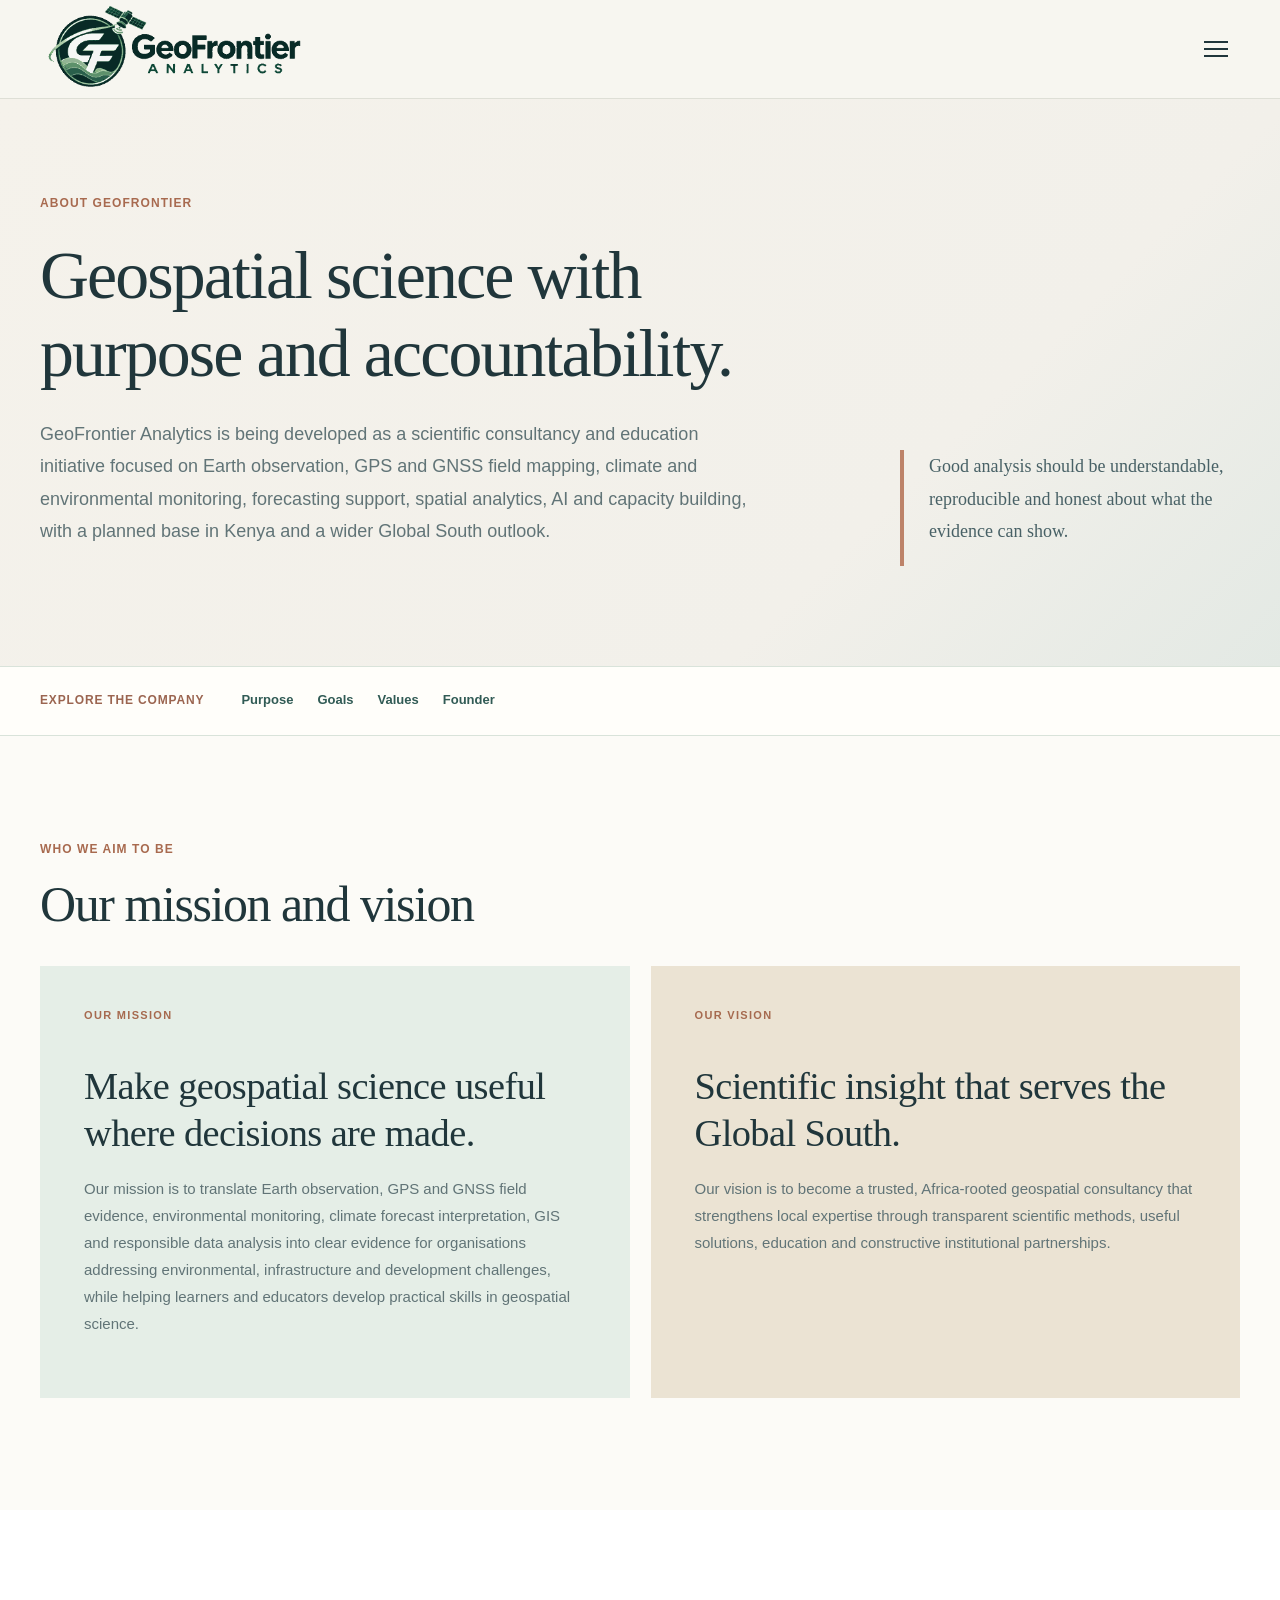
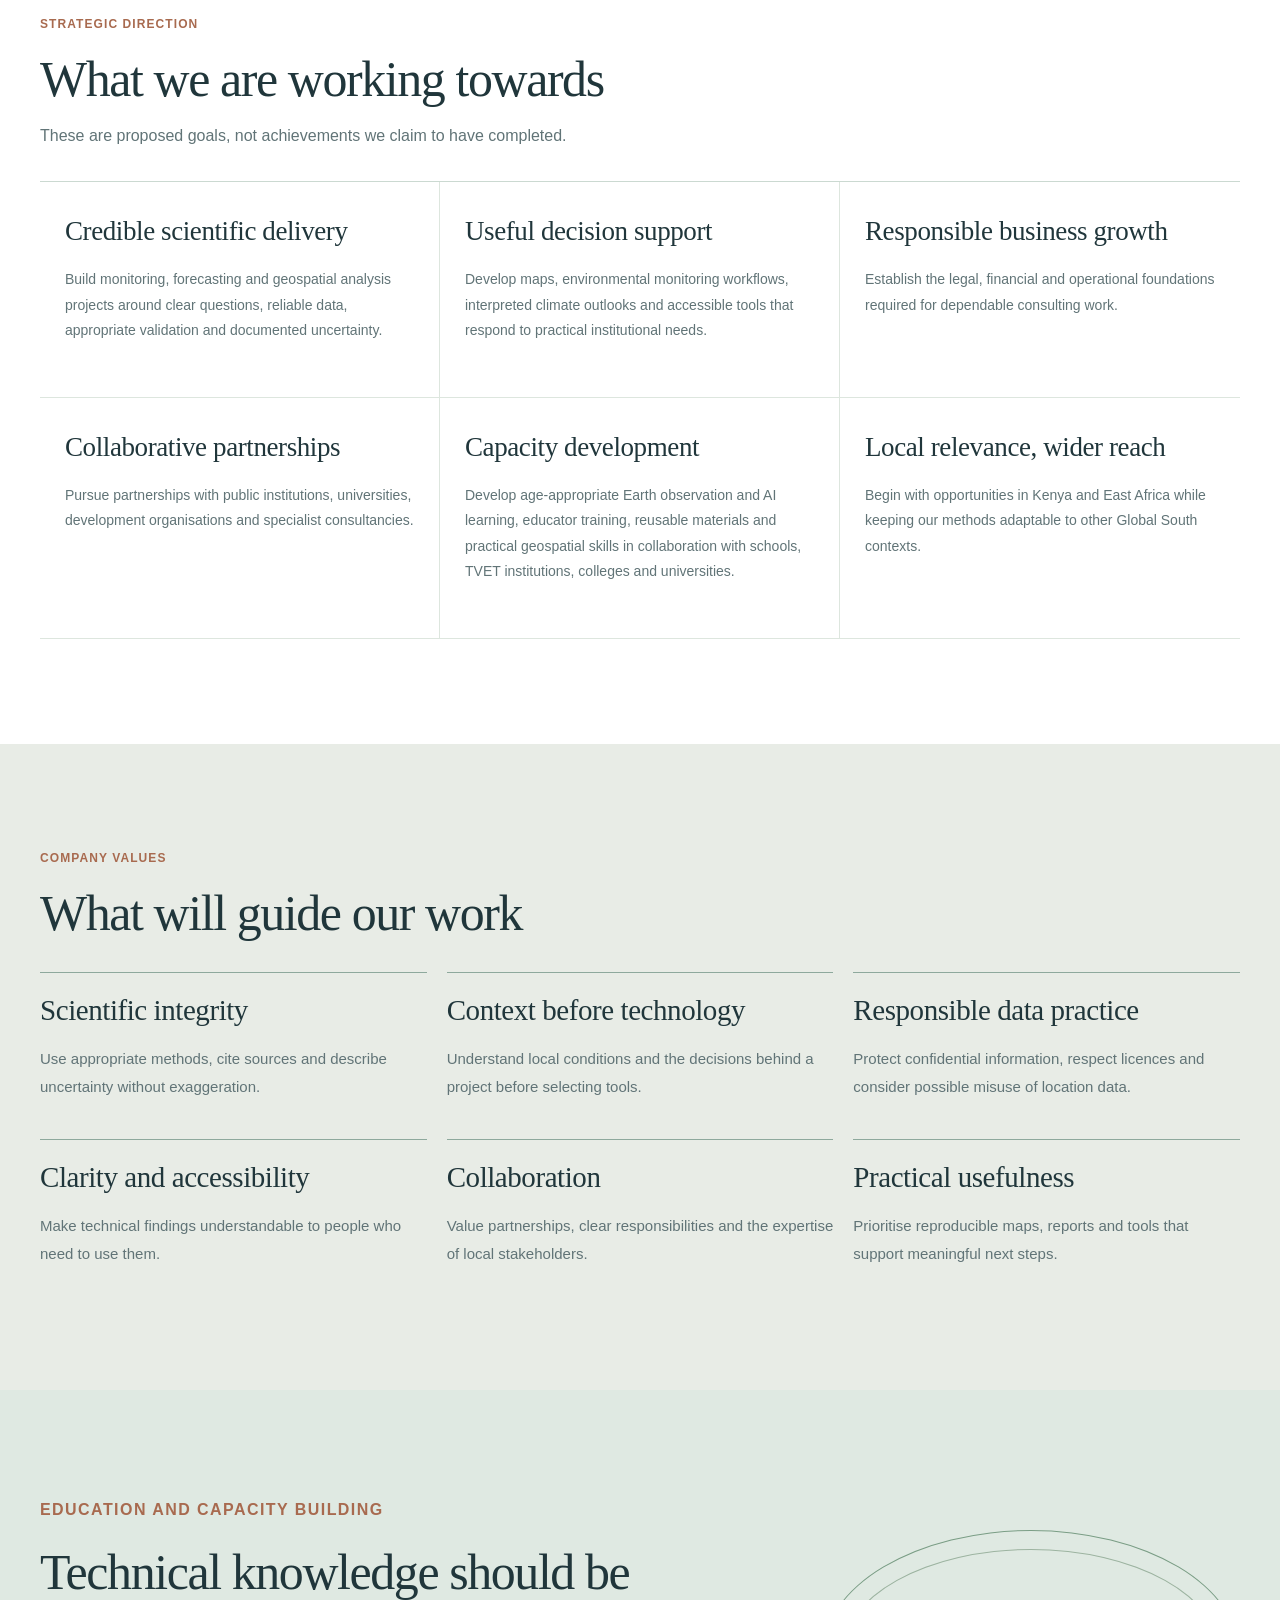
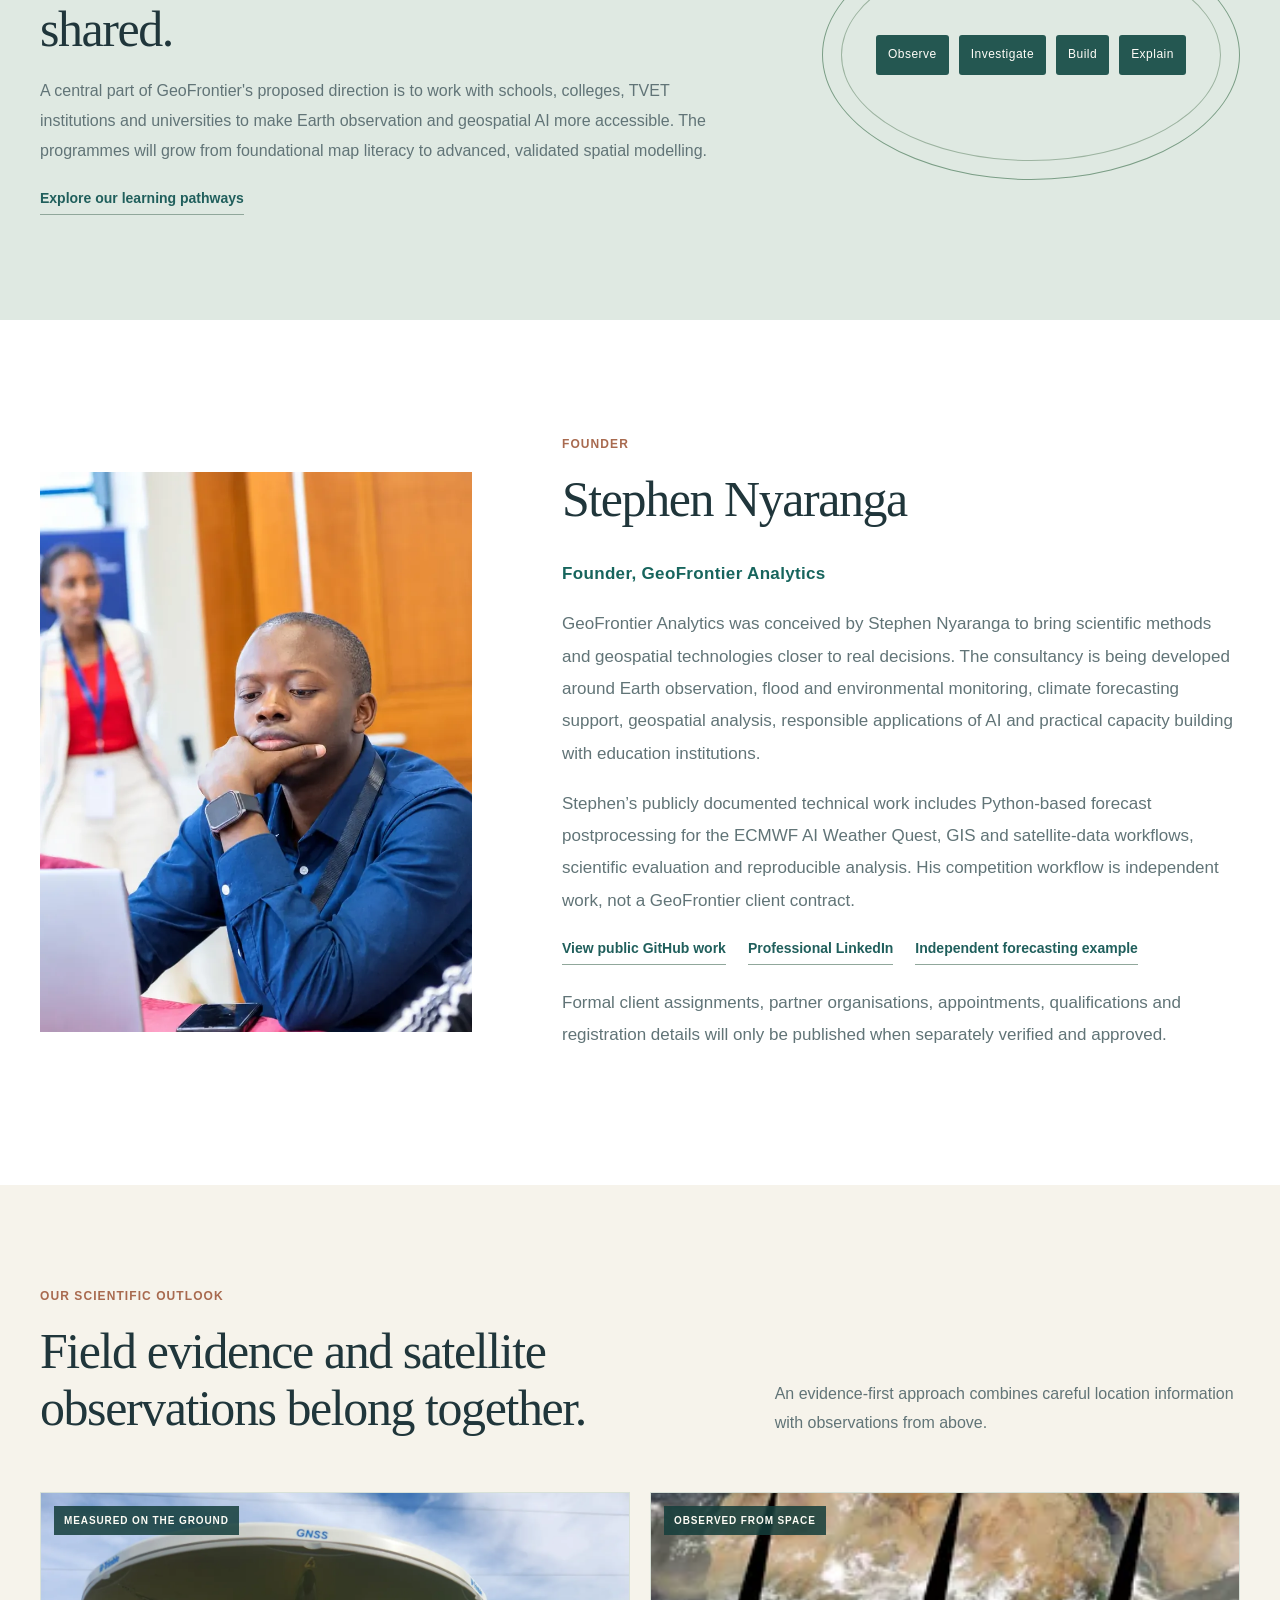
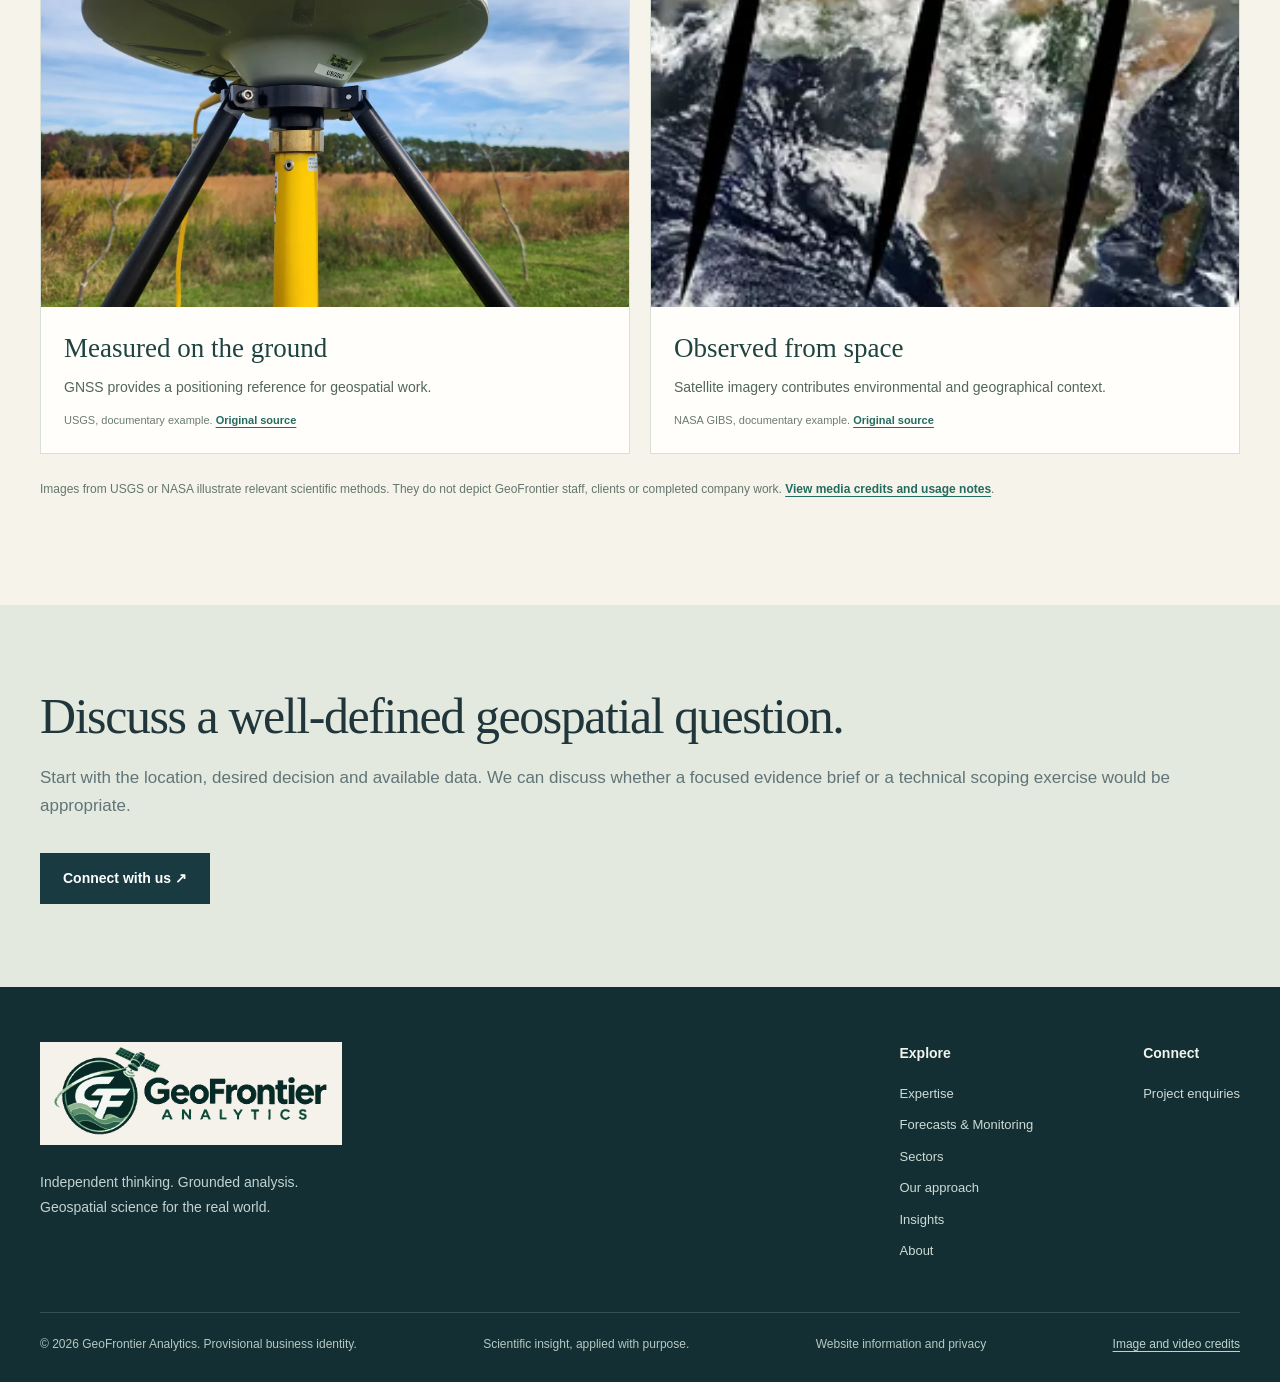
==== commit af3b5961: "Cache credited NASA and USGS media for local website delivery" ====
--- a/about.html
+++ b/about.html
@@ -1,5 +1,5 @@
 <!DOCTYPE html><html lang="en"><head><meta charset="utf-8"><meta name="viewport" content="width=device-width,initial-scale=1"><title>About | GeoFrontier Analytics</title><meta name="description" content="Our mission, vision, strategic goals, values, founder and commitment to responsible scientific geospatial consulting."><meta name="theme-color" content="#f5f3ed"><link rel="icon" type="image/svg+xml" href="assets/favicon.svg"><link rel="stylesheet" href="css/site-v2.css"><script src="js/site-v2.js" defer></script></head><body><a href="#main" class="skip-link">Skip to content</a><header class="site-header"><div class="shell header-content"><a class="site-brand" href="index.html" aria-label="GeoFrontier Analytics home"><img src="assets/geofrontier-orbital-logo.png?v=5" alt="GeoFrontier Analytics" width="270" height="90" decoding="async"></a><button class="menu-toggle" type="button" aria-controls="site-nav" aria-expanded="false" aria-label="Open menu"><span></span><span></span><span></span></button><nav class="site-nav" id="site-nav" aria-label="Main navigation"><a href="index.html">Home</a><a href="services.html">Expertise</a><a href="monitoring.html">Forecasts &amp; Monitoring</a><a href="education.html">Education</a><a href="sectors.html">Sectors</a><a href="approach.html">Our approach</a><a href="insights.html">Insights</a><a href="about.html" aria-current="page">About</a><a href="contact.html">Contact</a></nav><a class="header-contact" href="contact.html">Discuss a project <span aria-hidden="true">↗</span></a></div></header><main id="main"><section class="page-hero"><div class="shell page-hero-grid"><div><p class="section-label">About GeoFrontier</p><h1>Geospatial science with purpose and accountability.</h1><p>GeoFrontier Analytics is being developed as a scientific consultancy and education initiative focused on Earth observation, GPS and GNSS field mapping, climate and environmental monitoring, forecasting support, spatial analytics, AI and capacity building, with a planned base in Kenya and a wider Global South outlook.</p></div><div class="about-aside"><p>Good analysis should be understandable, reproducible and honest about what the evidence can show.</p></div></div></section><nav class="page-jump" aria-label="About sections"><div class="shell"><span>Explore the company</span><a href="#purpose">Purpose</a><a href="#goals">Goals</a><a href="#values">Values</a><a href="#founder">Founder</a></div></nav><section class="purpose-section" id="purpose"><div class="shell"><p class="section-label">Who we aim to be</p><h2>Our mission and vision</h2><div class="purpose-grid">
 <article><p class="purpose-kicker">Our mission</p><h3>Make geospatial science useful where decisions are made.</h3><p>Our mission is to translate Earth observation, GPS and GNSS field evidence, environmental monitoring, climate forecast interpretation, GIS and responsible data analysis into clear evidence for organisations addressing environmental, infrastructure and development challenges, while helping learners and educators develop practical skills in geospatial science.</p></article>
 <article><p class="purpose-kicker">Our vision</p><h3>Scientific insight that serves the Global South.</h3><p>Our vision is to become a trusted, Africa-rooted geospatial consultancy that strengthens local expertise through transparent scientific methods, useful solutions, education and constructive institutional partnerships.</p></article>
-</div></div></section><section class="objectives-section" id="goals"><div class="shell"><p class="section-label">Strategic direction</p><h2>What we are working towards</h2><p class="objectives-lead">These are proposed goals, not achievements we claim to have completed.</p><div class="objective-grid"><article><h3>Credible scientific delivery</h3><p>Build monitoring, forecasting and geospatial analysis projects around clear questions, reliable data, appropriate validation and documented uncertainty.</p></article><article><h3>Useful decision support</h3><p>Develop maps, environmental monitoring workflows, interpreted climate outlooks and accessible tools that respond to practical institutional needs.</p></article><article><h3>Responsible business growth</h3><p>Establish the legal, financial and operational foundations required for dependable consulting work.</p></article><article><h3>Collaborative partnerships</h3><p>Pursue partnerships with public institutions, universities, development organisations and specialist consultancies.</p></article><article><h3>Capacity development</h3><p>Develop age-appropriate Earth observation and AI learning, educator training, reusable materials and practical geospatial skills in collaboration with schools, TVET institutions, colleges and universities.</p></article><article><h3>Local relevance, wider reach</h3><p>Begin with opportunities in Kenya and East Africa while keeping our methods adaptable to other Global South contexts.</p></article></div></div></section><section class="values-section" id="values"><div class="shell"><p class="section-label">Company values</p><h2>What will guide our work</h2><div class="values-grid expanded-values"><article><h3>Scientific integrity</h3><p>Use appropriate methods, cite sources and describe uncertainty without exaggeration.</p></article><article><h3>Context before technology</h3><p>Understand local conditions and the decisions behind a project before selecting tools.</p></article><article><h3>Responsible data practice</h3><p>Protect confidential information, respect licences and consider possible misuse of location data.</p></article><article><h3>Clarity and accessibility</h3><p>Make technical findings understandable to people who need to use them.</p></article><article><h3>Collaboration</h3><p>Value partnerships, clear responsibilities and the expertise of local stakeholders.</p></article><article><h3>Practical usefulness</h3><p>Prioritise reproducible maps, reports and tools that support meaningful next steps.</p></article></div></div></section><section class="about-education"><div class="shell about-education-grid"><div><p class="section-label">Education and capacity building</p><h2>Technical knowledge should be shared.</h2><p>A central part of GeoFrontier's proposed direction is to work with schools, colleges, TVET institutions and universities to make Earth observation and geospatial AI more accessible. The programmes will grow from foundational map literacy to advanced, validated spatial modelling.</p><a href="education.html" class="inline-link">Explore our learning pathways</a></div><div class="about-education-art" aria-hidden="true"><span>Observe</span><span>Investigate</span><span>Build</span><span>Explain</span></div></div></section><section class="about-story" id="founder"><div class="shell about-grid"><div class="about-photo"><img src="https://stephen-nyaranga.github.io/images/hero-stephen.webp" alt="Stephen Nyaranga, founder of GeoFrontier Analytics" loading="lazy"></div><div><p class="section-label">Founder</p><h2>Stephen Nyaranga</h2><p class="founder-role">Founder, GeoFrontier Analytics</p><p>GeoFrontier Analytics was conceived by Stephen Nyaranga to bring scientific methods and geospatial technologies closer to real decisions. The consultancy is being developed around Earth observation, flood and environmental monitoring, climate forecasting support, geospatial analysis, responsible applications of AI and practical capacity building with education institutions.</p><p>Stephen’s publicly documented technical work includes Python-based forecast postprocessing for the ECMWF AI Weather Quest, GIS and satellite-data workflows, scientific evaluation and reproducible analysis. His competition workflow is independent work, not a GeoFrontier client contract.</p><div class="founder-links"><a class="inline-link" href="https://github.com/STEPHEN-NYARANGA" target="_blank" rel="noopener noreferrer">View public GitHub work</a><a class="inline-link" href="https://www.linkedin.com/in/stephennyaranga/" target="_blank" rel="noopener noreferrer">Professional LinkedIn</a><a class="inline-link" href="forecasting.html">Independent forecasting example</a></div><p>Formal client assignments, partner organisations, appointments, qualifications and registration details will only be published when separately verified and approved.</p></div></div></section>
+</div></div></section><section class="objectives-section" id="goals"><div class="shell"><p class="section-label">Strategic direction</p><h2>What we are working towards</h2><p class="objectives-lead">These are proposed goals, not achievements we claim to have completed.</p><div class="objective-grid"><article><h3>Credible scientific delivery</h3><p>Build monitoring, forecasting and geospatial analysis projects around clear questions, reliable data, appropriate validation and documented uncertainty.</p></article><article><h3>Useful decision support</h3><p>Develop maps, environmental monitoring workflows, interpreted climate outlooks and accessible tools that respond to practical institutional needs.</p></article><article><h3>Responsible business growth</h3><p>Establish the legal, financial and operational foundations required for dependable consulting work.</p></article><article><h3>Collaborative partnerships</h3><p>Pursue partnerships with public institutions, universities, development organisations and specialist consultancies.</p></article><article><h3>Capacity development</h3><p>Develop age-appropriate Earth observation and AI learning, educator training, reusable materials and practical geospatial skills in collaboration with schools, TVET institutions, colleges and universities.</p></article><article><h3>Local relevance, wider reach</h3><p>Begin with opportunities in Kenya and East Africa while keeping our methods adaptable to other Global South contexts.</p></article></div></div></section><section class="values-section" id="values"><div class="shell"><p class="section-label">Company values</p><h2>What will guide our work</h2><div class="values-grid expanded-values"><article><h3>Scientific integrity</h3><p>Use appropriate methods, cite sources and describe uncertainty without exaggeration.</p></article><article><h3>Context before technology</h3><p>Understand local conditions and the decisions behind a project before selecting tools.</p></article><article><h3>Responsible data practice</h3><p>Protect confidential information, respect licences and consider possible misuse of location data.</p></article><article><h3>Clarity and accessibility</h3><p>Make technical findings understandable to people who need to use them.</p></article><article><h3>Collaboration</h3><p>Value partnerships, clear responsibilities and the expertise of local stakeholders.</p></article><article><h3>Practical usefulness</h3><p>Prioritise reproducible maps, reports and tools that support meaningful next steps.</p></article></div></div></section><section class="about-education"><div class="shell about-education-grid"><div><p class="section-label">Education and capacity building</p><h2>Technical knowledge should be shared.</h2><p>A central part of GeoFrontier's proposed direction is to work with schools, colleges, TVET institutions and universities to make Earth observation and geospatial AI more accessible. The programmes will grow from foundational map literacy to advanced, validated spatial modelling.</p><a href="education.html" class="inline-link">Explore our learning pathways</a></div><div class="about-education-art" aria-hidden="true"><span>Observe</span><span>Investigate</span><span>Build</span><span>Explain</span></div></div></section><section class="about-story" id="founder"><div class="shell about-grid"><div class="about-photo"><img src="assets/media/founder-stephen.webp" alt="Stephen Nyaranga, founder of GeoFrontier Analytics" loading="lazy"></div><div><p class="section-label">Founder</p><h2>Stephen Nyaranga</h2><p class="founder-role">Founder, GeoFrontier Analytics</p><p>GeoFrontier Analytics was conceived by Stephen Nyaranga to bring scientific methods and geospatial technologies closer to real decisions. The consultancy is being developed around Earth observation, flood and environmental monitoring, climate forecasting support, geospatial analysis, responsible applications of AI and practical capacity building with education institutions.</p><p>Stephen’s publicly documented technical work includes Python-based forecast postprocessing for the ECMWF AI Weather Quest, GIS and satellite-data workflows, scientific evaluation and reproducible analysis. His competition workflow is independent work, not a GeoFrontier client contract.</p><div class="founder-links"><a class="inline-link" href="https://github.com/STEPHEN-NYARANGA" target="_blank" rel="noopener noreferrer">View public GitHub work</a><a class="inline-link" href="https://www.linkedin.com/in/stephennyaranga/" target="_blank" rel="noopener noreferrer">Professional LinkedIn</a><a class="inline-link" href="forecasting.html">Independent forecasting example</a></div><p>Formal client assignments, partner organisations, appointments, qualifications and registration details will only be published when separately verified and approved.</p></div></div></section>
 <section class="visual-evidence" id="scientific-media"><div class="shell"><div class="visual-evidence-head"><div><p class="section-label">Our scientific outlook</p><h2>Field evidence and satellite observations belong together.</h2></div><p>An evidence-first approach combines careful location information with observations from above.</p></div><div class="source-visual-grid"><figure class="source-visual-card"><div class="source-media"><img src="assets/media/gnss-receiver.webp" alt="GNSS receiver on a geodetic survey tripod" loading="lazy" decoding="async"><span class="source-media-tag">Measured on the ground</span></div><figcaption><strong>Measured on the ground</strong><span>GNSS provides a positioning reference for geospatial work.</span><small>USGS, documentary example. <a href="https://www.usgs.gov/media/images/gnss-receiver-monitoring-land-motion" target="_blank" rel="noopener noreferrer">Original source</a></small></figcaption></figure><figure class="source-visual-card"><div class="source-media"><img src="assets/media/gibs-terra.webp" alt="NASA GIBS Terra corrected-reflectance imagery" loading="lazy" decoding="async"><span class="source-media-tag">Observed from space</span></div><figcaption><strong>Observed from space</strong><span>Satellite imagery contributes environmental and geographical context.</span><small>NASA GIBS, documentary example. <a href="https://github.com/nasa-gibs/gibs-web-examples" target="_blank" rel="noopener noreferrer">Original source</a></small></figcaption></figure></div><p class="visual-evidence-note">Images from USGS or NASA illustrate relevant scientific methods. They do not depict GeoFrontier staff, clients or completed company work. <a href="media-credits.html">View media credits and usage notes</a>.</p></div></section><section class="inline-cta"><div class="shell"><h2>Discuss a well-defined geospatial question.</h2><p>Start with the location, desired decision and available data. We can discuss whether a focused evidence brief or a technical scoping exercise would be appropriate.</p><a href="contact.html" class="btn btn-dark">Connect with us ↗</a></div></section></main><footer class="site-footer"><div class="shell"><div class="footer-upper"><div class="footer-brand"><a href="index.html"><img src="assets/geofrontier-orbital-logo.png?v=5" alt="GeoFrontier Analytics" width="270" height="90" decoding="async"></a><p>Independent thinking. Grounded analysis.<br>Geospatial science for the real world.</p></div><div class="footer-columns"><div><strong>Explore</strong><a href="services.html">Expertise</a><a href="monitoring.html">Forecasts &amp; Monitoring</a><a href="sectors.html">Sectors</a><a href="approach.html">Our approach</a><a href="insights.html">Insights</a><a href="about.html">About</a></div><div><strong>Connect</strong><a href="contact.html">Project enquiries</a></div></div></div><div class="footer-bottom"><span>© <span data-year>2026</span> GeoFrontier Analytics. Provisional business identity.</span><span>Scientific insight, applied with purpose.</span><a class="footer-privacy" href="privacy.html">Website information and privacy</a><a class="footer-media" href="media-credits.html">Image and video credits</a></div></div></footer></body></html>
--- a/css/site-v2.css
+++ b/css/site-v2.css
@@ -693,3 +693,80 @@
 @media (prefers-reduced-motion: reduce) {
   .geofrontier-photo-media > img { transform: none; animation: none; }
 }
+
+
+/* November 2026 review improvements: scoped service offers, founder proof,
+   safer enquiry preparation and one realistic education workshop.
+   All enhancements keep the existing visual identity and motion backgrounds. */
+.focus-home{background:#e9eee8;padding:108px 0}
+.focus-home-heading,.service-summary-heading{display:grid;grid-template-columns:1.12fr .88fr;gap:70px;align-items:end;margin-bottom:39px}
+.focus-home-heading h2,.service-summary-heading h2{max-width:750px}
+.focus-home-heading>p,.service-summary-heading>p{font-size:16px;line-height:1.86;max-width:520px}
+.focus-home-grid{display:grid;grid-template-columns:repeat(2,minmax(0,1fr));gap:19px}
+.focus-home-grid article{background:#fbfaf4;padding:41px 37px;border-top:3px solid #9cb29f;display:flex;flex-direction:column;align-items:flex-start}
+.focus-home-grid article:nth-child(2){background:#eef4eb}
+.focus-home-tag{font-size:11px;font-weight:740;letter-spacing:.1em;text-transform:uppercase;color:#9e684f;margin-bottom:24px}
+.focus-home-grid h3{font:400 clamp(29px,3.2vw,43px)/1.2 var(--serif);margin-bottom:18px}
+.focus-home-grid p{font-size:15px;line-height:1.85}
+.focus-home-grid .inline-link{margin-top:auto}
+.focus-home-note,.entry-offers-note{font-size:12px;color:#64786d;line-height:1.85;margin:23px 0 0}
+.founder-home{background:#e0e9e1;padding:98px 0}
+.founder-home-grid{display:grid;grid-template-columns:1.2fr .8fr;gap:90px;align-items:center}
+.founder-home h2{max-width:760px}
+.founder-home p{font-size:16px;line-height:1.9;max-width:800px}
+.founder-home-links{display:flex;flex-direction:column;align-items:flex-start;gap:22px;padding-left:40px;border-left:2px solid #8cab98}
+.founder-links{display:flex;flex-wrap:wrap;gap:14px 22px;margin:20px 0 22px}
+.service-summary{background:#eef1e9;padding:83px 0 90px}
+.service-summary-table-wrap{overflow-x:auto;border:1px solid #cfdbd1;background:#fffdf7}
+.service-summary-table{width:100%;min-width:660px;border-collapse:collapse;text-align:left}
+.service-summary-table th{background:#214a44;color:#fff;font-size:12px;text-transform:uppercase;letter-spacing:.08em;padding:19px 20px}
+.service-summary-table td{font-size:14px;line-height:1.75;padding:21px 20px;vertical-align:top;border-bottom:1px solid #dce5dd}
+.service-summary-table tr:last-child td{border-bottom:0}
+.service-summary-table td:first-child{font-weight:650;color:#284a41}
+.service-summary-table a{color:#226b5d;text-decoration:underline;text-underline-offset:3px}
+.entry-offers{padding:95px 0 98px;background:#f1f2eb;scroll-margin-top:110px}
+.entry-offers-grid{display:grid;grid-template-columns:repeat(3,minmax(0,1fr));gap:17px}
+.entry-offers-grid article{background:#fffefa;padding:34px 28px;border-top:3px solid #b2c2ac;display:flex;flex-direction:column;align-items:flex-start}
+.entry-offers-grid article:nth-child(2){background:#eaf0e8}
+.entry-offers-grid article>span{font-size:11px;font-weight:760;letter-spacing:.1em;text-transform:uppercase;color:#976247}
+.entry-offers-grid h3{font:400 31px/1.2 var(--serif);margin:18px 0}
+.entry-offers-grid p{font-size:14px;line-height:1.85}
+.entry-offers-grid .inline-link{margin-top:auto}
+.monitor-value{padding:96px 0;background:#e4eee7}
+.monitor-value-grid{display:grid;grid-template-columns:.95fr 1.05fr;gap:90px}
+.monitor-value-grid p{font-size:16px;line-height:1.84}
+.monitor-value-grid ul{padding-left:20px;font-size:14px;line-height:1.85}
+.monitor-value-grid li{margin-bottom:8px}
+.learning-first-workshop{padding:98px 0;background:#e1ebe4;scroll-margin-top:110px}
+.first-workshop-grid{display:grid;grid-template-columns:1.07fr .93fr;gap:78px}
+.first-workshop-grid p{font-size:15px;line-height:1.86}
+.first-workshop-details{border-left:2px solid #a6beab;padding:0 0 0 34px}
+.first-workshop-details p{padding-bottom:13px;border-bottom:1px solid #bed0bf;font-size:14px;line-height:1.8}
+.first-workshop-details a{margin-top:19px}
+.contact-brief-helper{padding-top:23px;margin-top:22px;border-top:1px solid #c9d7cc}
+.contact-brief-helper h4{font:400 24px/1.3 var(--serif);margin:0 0 11px}
+.contact-brief-helper p{font-size:13px;line-height:1.82}
+.contact-brief-helper .btn-outline{background:transparent;border:1px solid #3e7265;color:#1c554a;padding:11px 17px;font-size:13px;cursor:pointer}
+.contact-brief-helper .btn-outline:hover{background:#e5eee6}
+.contact-brief-helper button:focus-visible{outline:3px solid #a8714b;outline-offset:3px}
+.copy-enquiry-feedback{min-height:1.6em;color:#225b4e}
+.note-meta{font-size:11px;color:#7b6b5b;letter-spacing:.04em;margin-bottom:10px}
+.note-service{margin:20px 0 0}
+.note-service a,.forecast-context a{color:#1a6757;text-decoration:underline;text-underline-offset:3px;font-weight:650}
+.forecast-context{padding:26px 0;background:#e5eee7}
+.forecast-context .shell{display:grid;grid-template-columns:220px 1fr;gap:35px;align-items:center}
+.forecast-context p:not(.section-label){font-size:13px;line-height:1.75;margin:0}
+@media(max-width:1050px){
+ .focus-home-heading,.service-summary-heading{gap:30px}
+ .founder-home-grid,.first-workshop-grid,.monitor-value-grid{gap:34px}
+ .entry-offers-grid{grid-template-columns:repeat(2,minmax(0,1fr))}
+}
+@media(max-width:780px){
+ .focus-home,.founder-home,.service-summary,.entry-offers,.monitor-value,.learning-first-workshop{padding:72px 0}
+ .focus-home-heading,.focus-home-grid,.founder-home-grid,.service-summary-heading,.monitor-value-grid,.first-workshop-grid,.forecast-context .shell{grid-template-columns:1fr;gap:24px}
+ .focus-home-grid article{padding:27px 25px}
+ .entry-offers-grid{grid-template-columns:1fr}
+ .entry-offers-grid article{padding:28px 25px}
+ .founder-home-links{padding-left:17px;gap:15px}
+ .first-workshop-details{padding-left:18px}
+}
